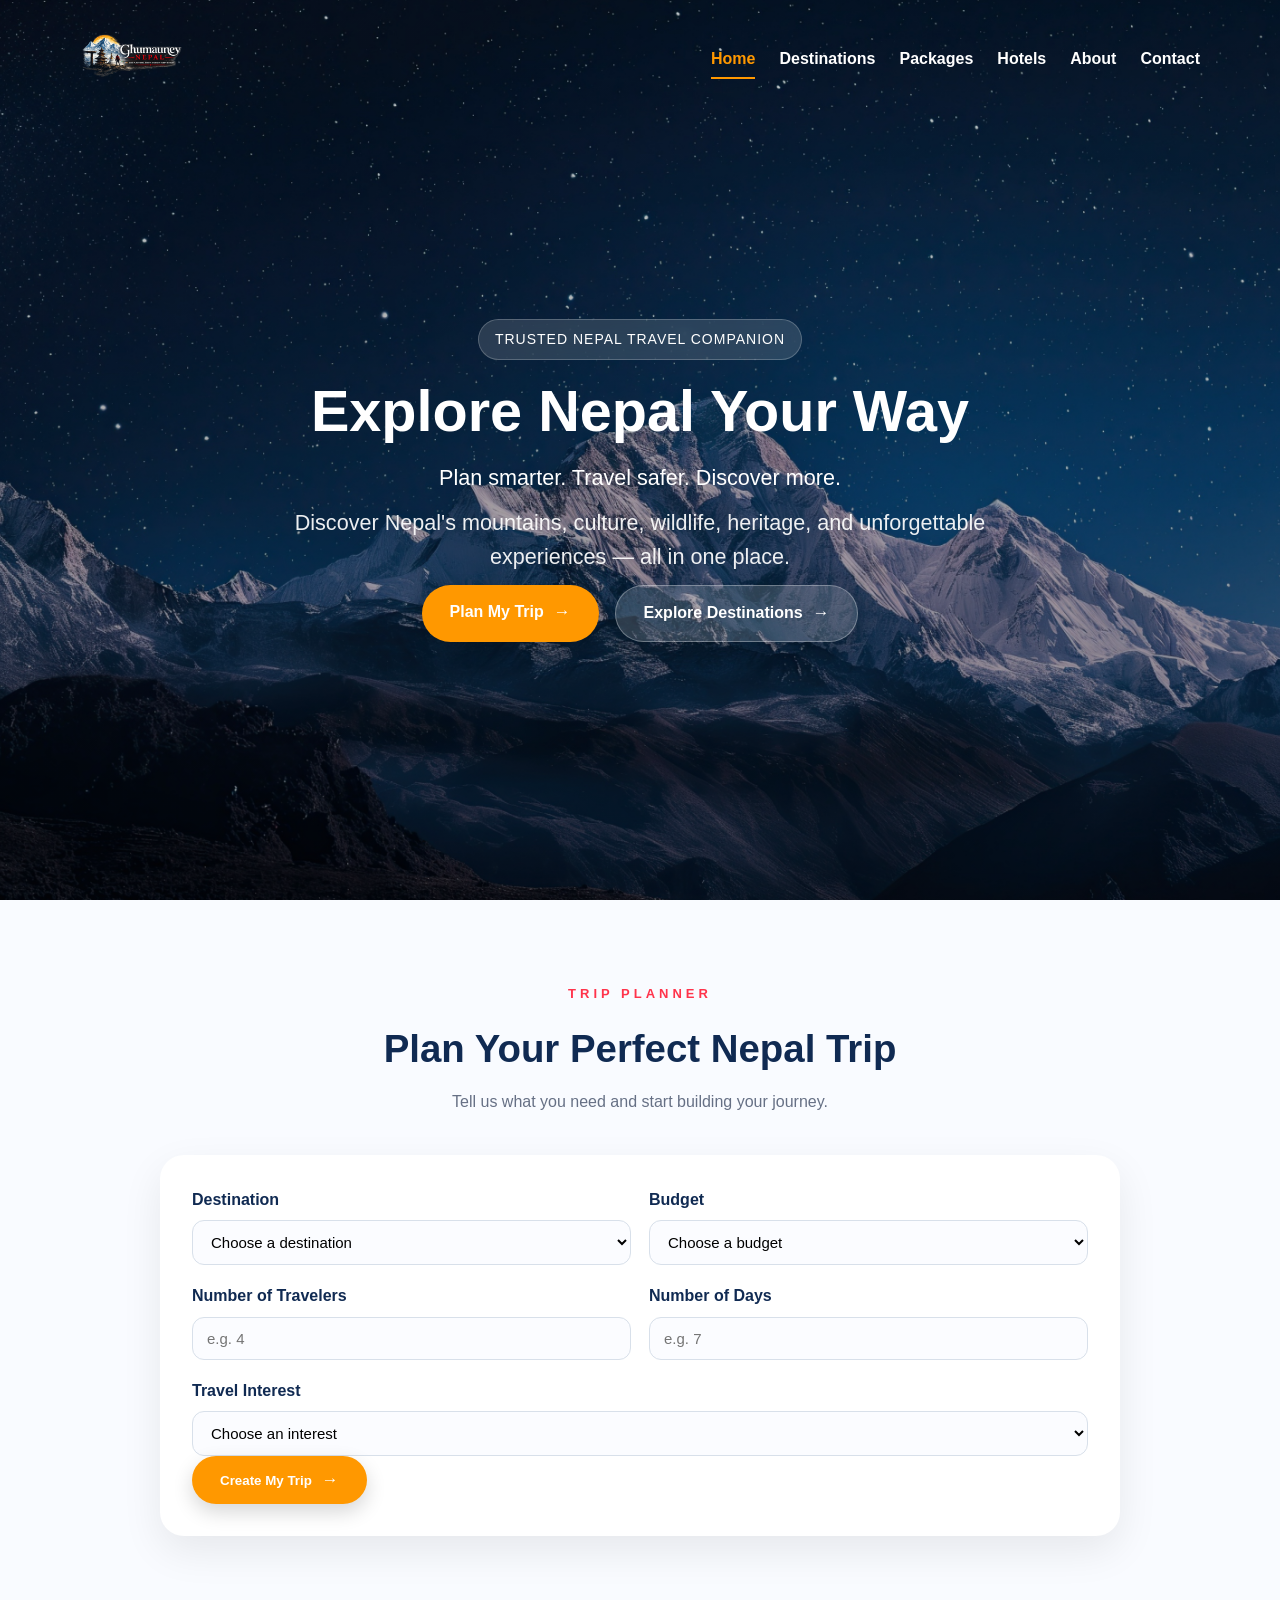
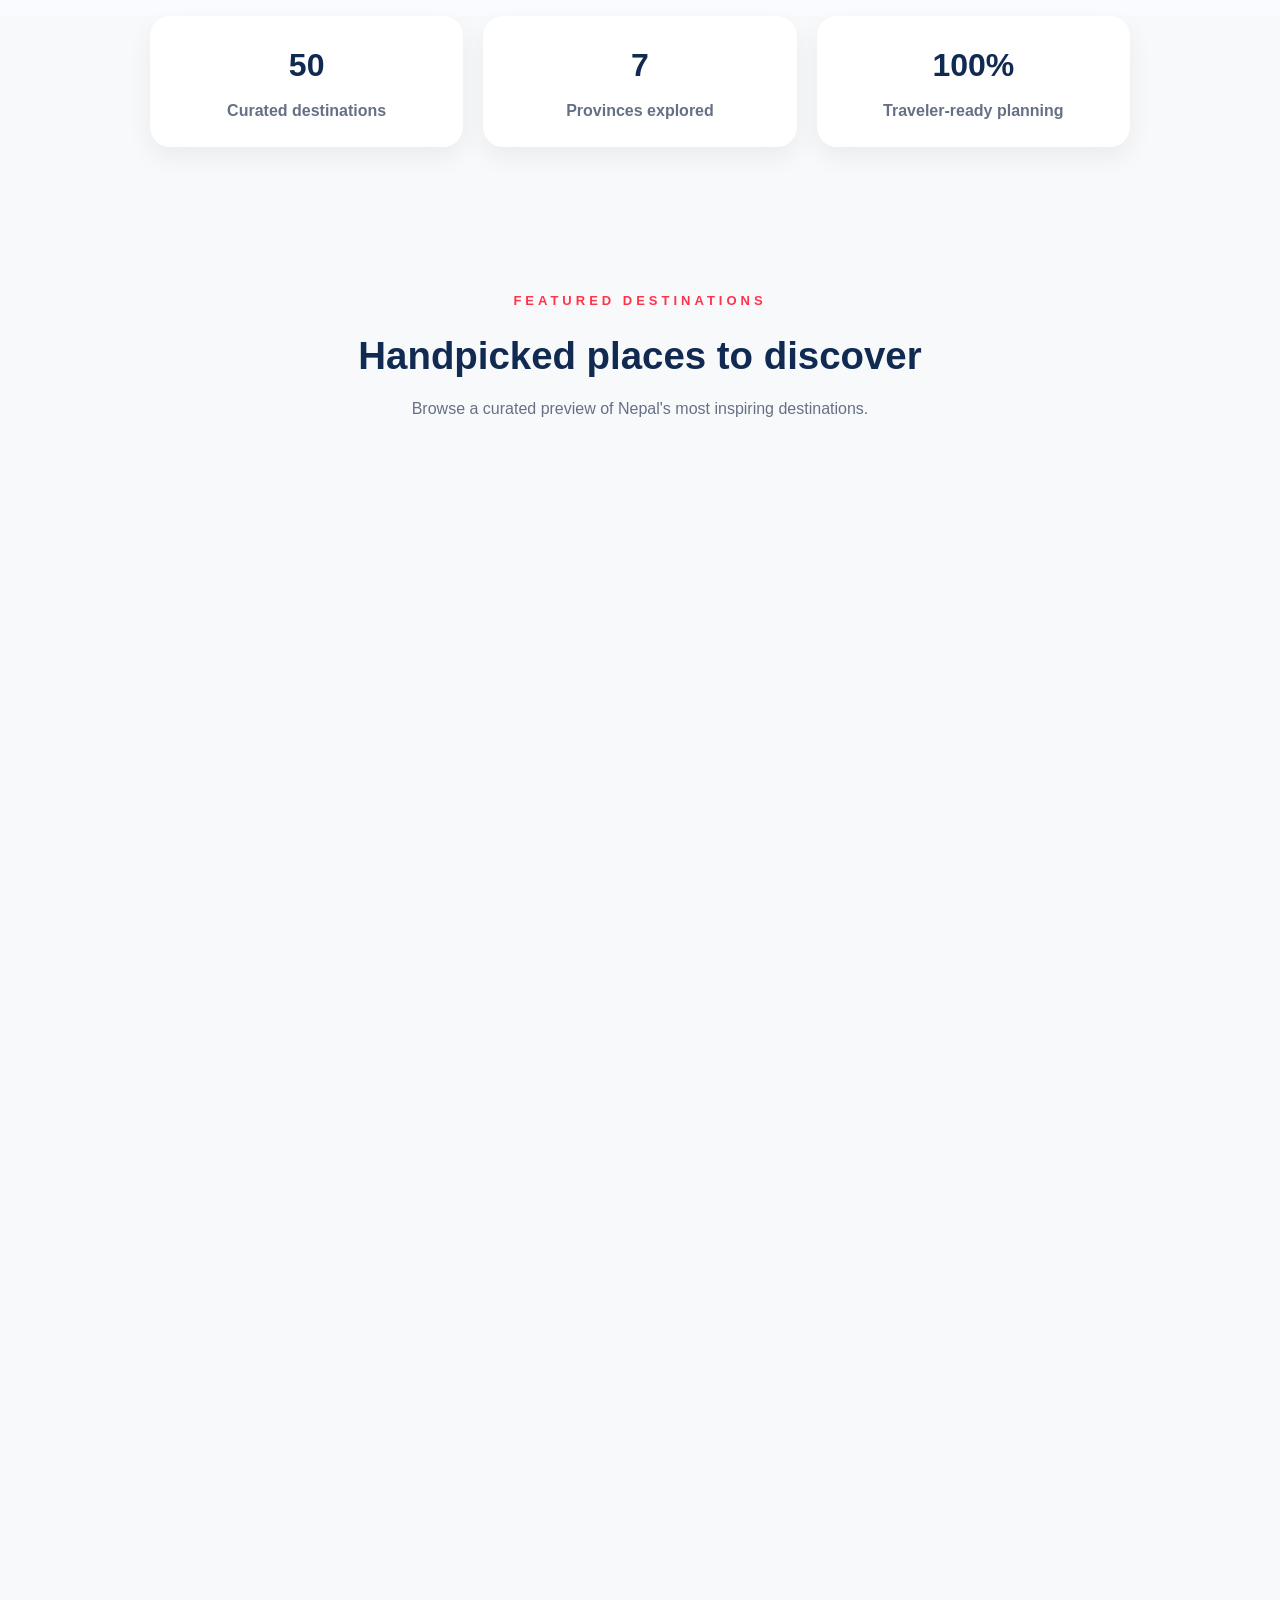
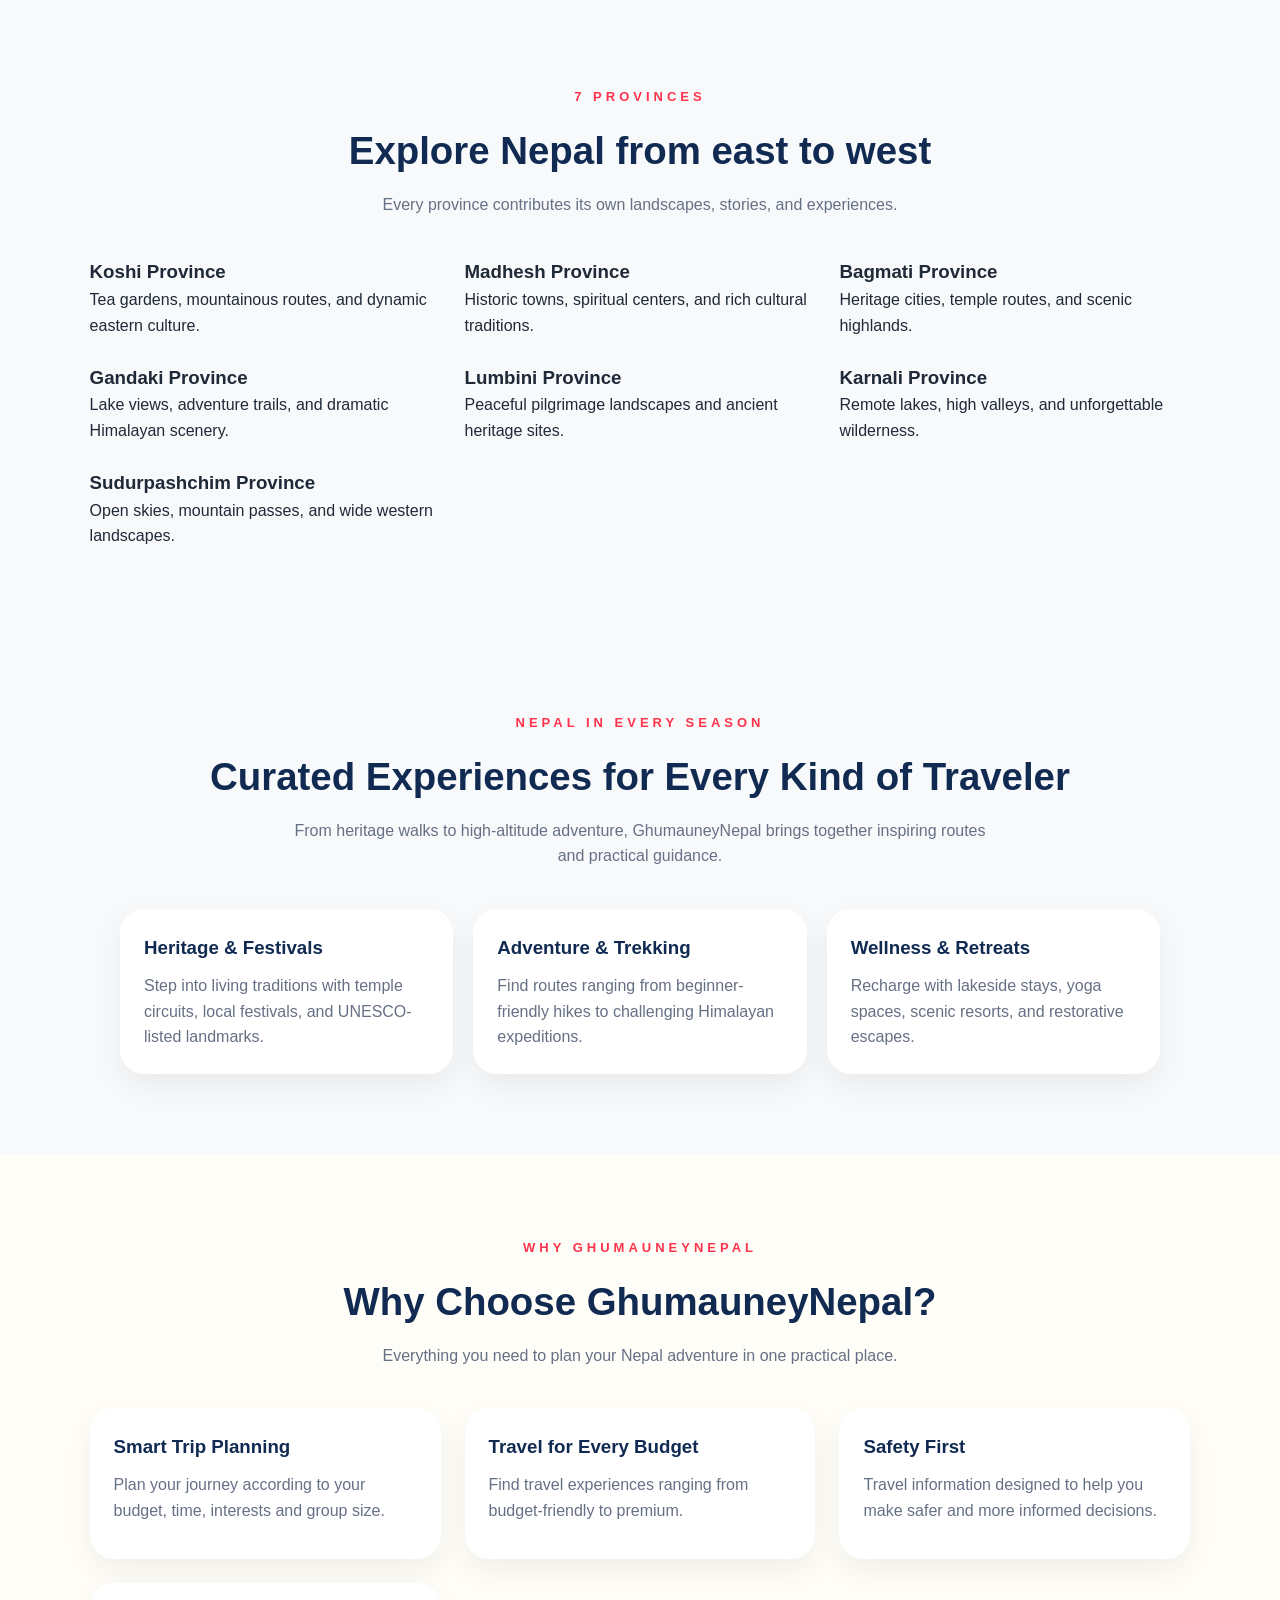
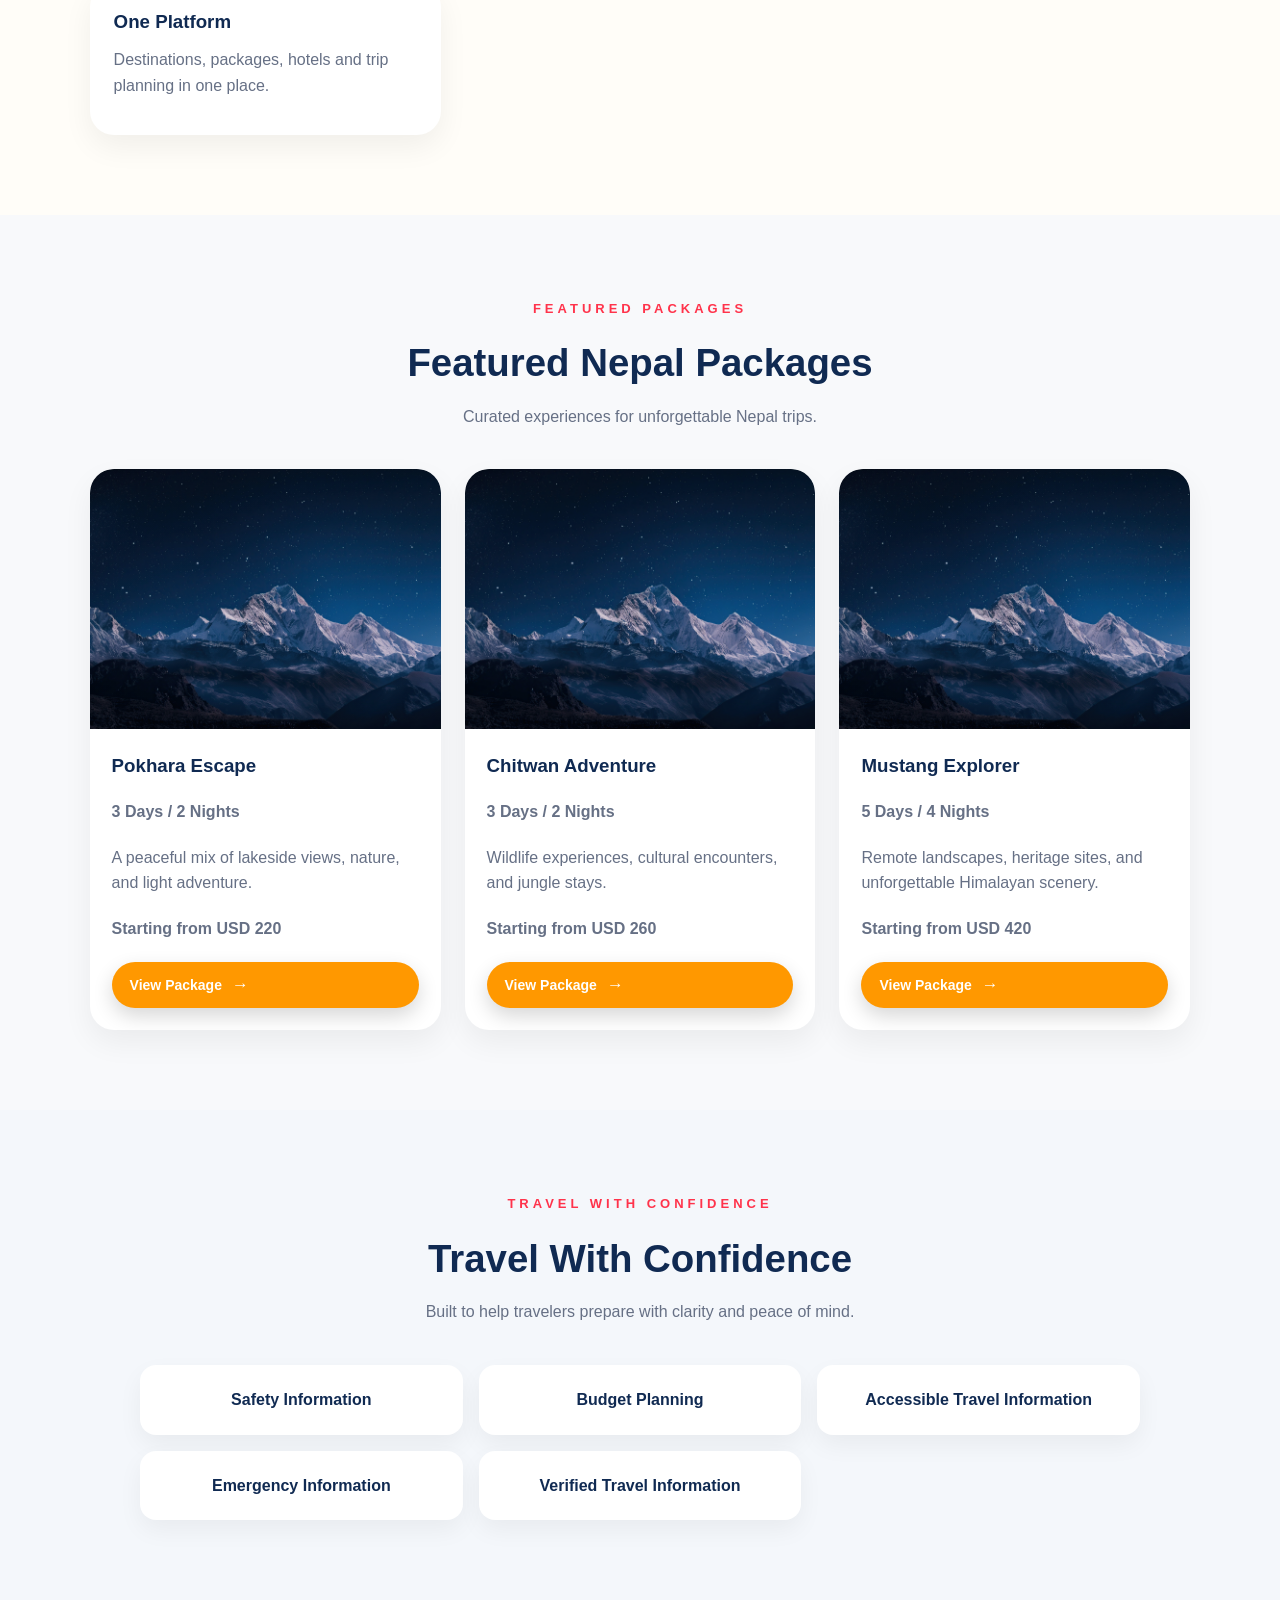
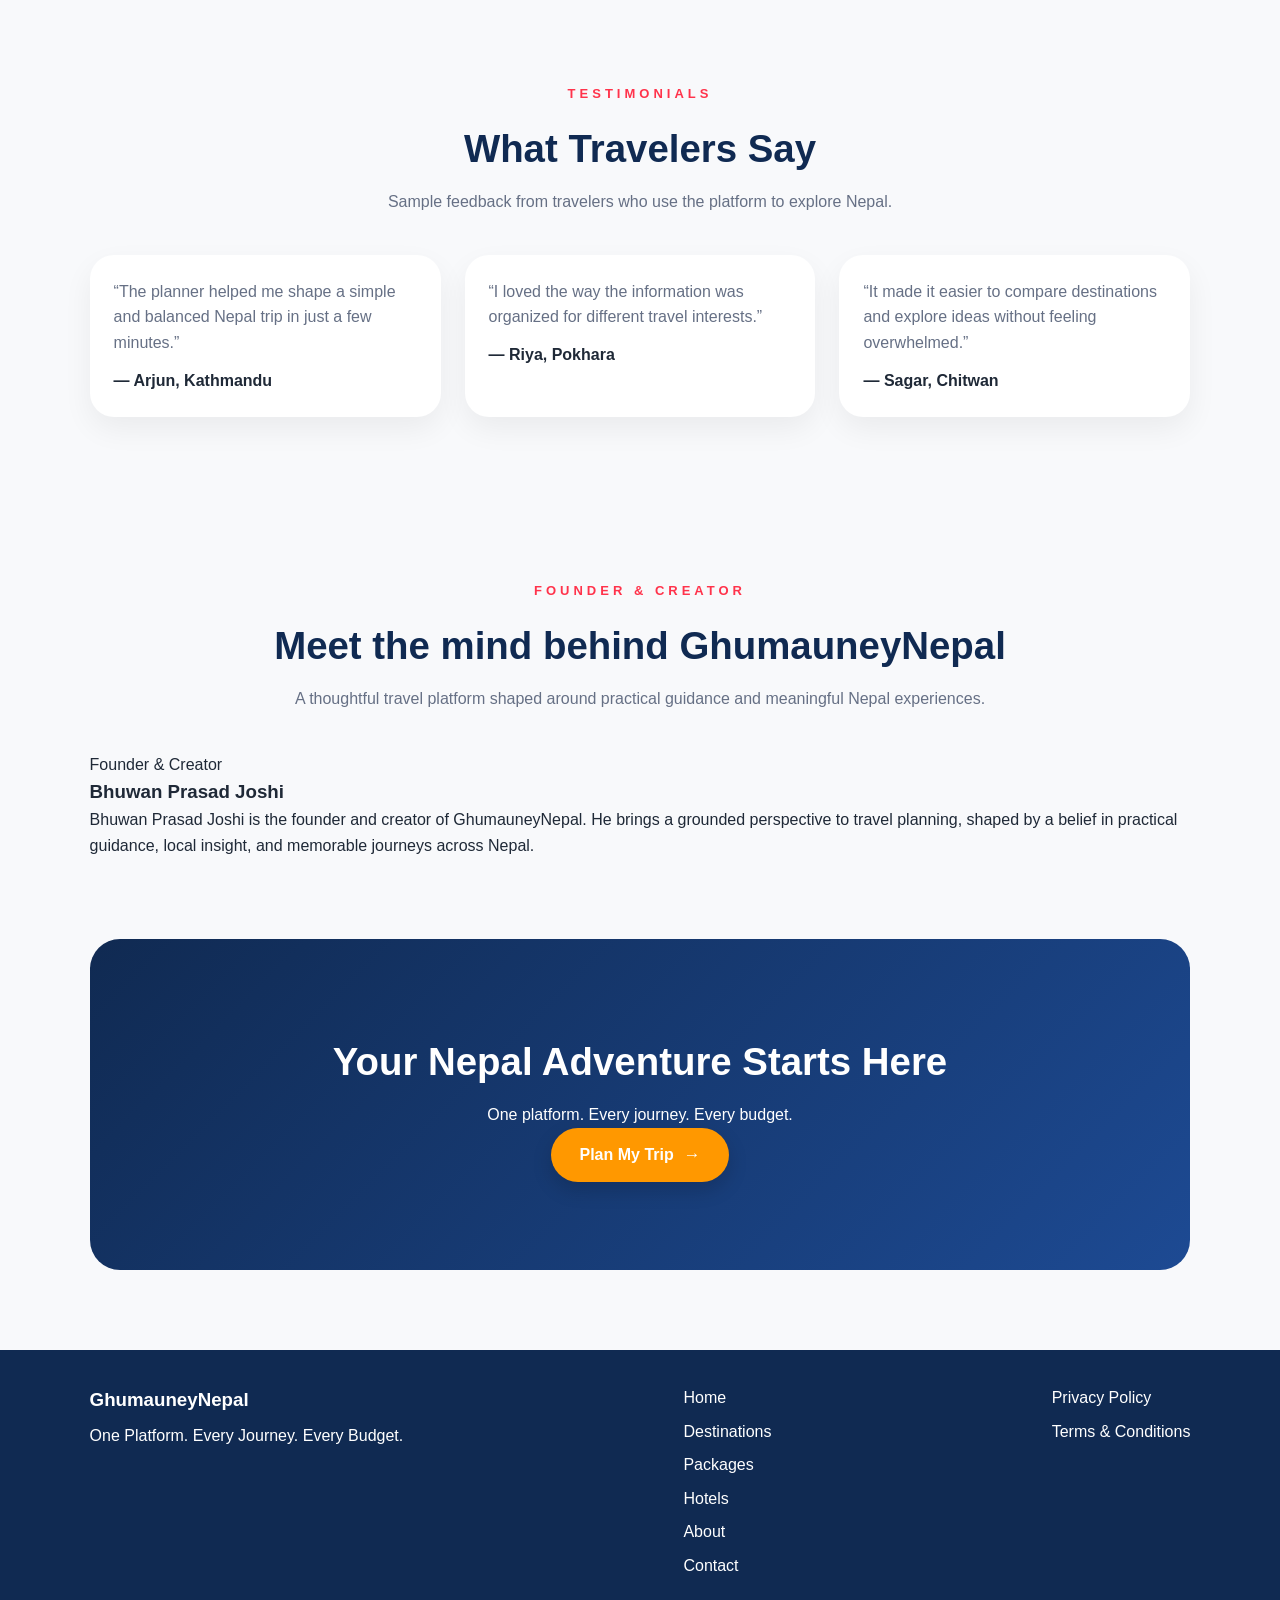
==== index.html @ 5b56b249 "Move website files to repository root" ====
<!DOCTYPE html>
<html lang="en">
<head>
    <meta charset="UTF-8">
    <meta name="viewport" content="width=device-width, initial-scale=1.0">
    <meta name="description" content="GhumauneyNepal helps travelers discover Nepal through destinations, trip planning, packages, hotels, and local travel guidance.">
    <title>GhumauneyNepal | Home</title>
    <link rel="stylesheet" href="style.css">
</head>
<body class="is-loading">
    <div class="page-loader" id="pageLoader" aria-hidden="true">
        <div class="loader-card">
            <img src="ll.png" alt="GhumauneyNepal logo">
            <div class="loader-bar"></div>
        </div>
    </div>

    <header class="site-header">
        <nav class="main-nav">
            <a class="logo hero-animate" href="index.html">
                <img src="ll.png" alt="GhumauneyNepal logo">
            </a>

            <button class="nav-toggle" type="button" aria-label="Toggle navigation" aria-expanded="false">
                <span></span>
                <span></span>
                <span></span>
            </button>

            <ul class="nav-links">
                <li><a href="index.html" class="active">Home</a></li>
                <li><a href="destinations.html">Destinations</a></li>
                <li><a href="packages.html">Packages</a></li>
                <li><a href="hotels.html">Hotels</a></li>
                <li><a href="about.html">About</a></li>
                <li><a href="contact.html">Contact</a></li>
            </ul>
        </nav>

        <div class="hero-content">
            <div class="hero-badge hero-animate hero-animate-badge">Trusted Nepal Travel Companion</div>
            <h1 class="hero-animate hero-animate-title">Explore Nepal Your Way</h1>
            <p class="hero-animate hero-animate-subtitle">Plan smarter. Travel safer. Discover more.</p>
            <p class="hero-support hero-animate hero-animate-support">Discover Nepal's mountains, culture, wildlife, heritage, and unforgettable experiences — all in one place.</p>
            <div class="hero-actions hero-animate hero-animate-actions">
                <a href="#planner-section" class="btn btn-primary">Plan My Trip</a>
                <a href="destinations.html" class="btn btn-secondary">Explore Destinations</a>
            </div>
        </div>
    </header>

    <main>
        <section class="section planner-section reveal" id="planner-section">
            <div class="section-heading">
                <span>TRIP PLANNER</span>
                <h2>Plan Your Perfect Nepal Trip</h2>
                <p>Tell us what you need and start building your journey.</p>
            </div>

            <div class="planner-card reveal-card">
                <form id="tripPlannerForm">
                    <div class="form-grid">
                        <label class="field">
                            <span>Destination</span>
                            <select id="destination" required>
                                <option value="">Choose a destination</option>
                                <option value="Kathmandu">Kathmandu</option>
                                <option value="Pokhara">Pokhara</option>
                                <option value="Chitwan">Chitwan</option>
                                <option value="Mustang">Mustang</option>
                                <option value="Everest">Everest</option>
                                <option value="Lumbini">Lumbini</option>
                                <option value="Ilam">Ilam</option>
                                <option value="Any Destination">Any Destination</option>
                            </select>
                        </label>

                        <label class="field">
                            <span>Budget</span>
                            <select id="budget" required>
                                <option value="">Choose a budget</option>
                                <option value="Budget">Budget</option>
                                <option value="Standard">Standard</option>
                                <option value="Premium">Premium</option>
                                <option value="Luxury">Luxury</option>
                            </select>
                        </label>

                        <label class="field">
                            <span>Number of Travelers</span>
                            <input type="number" id="travelers" min="1" max="20" placeholder="e.g. 4" required>
                        </label>

                        <label class="field">
                            <span>Number of Days</span>
                            <input type="number" id="days" min="1" max="30" placeholder="e.g. 7" required>
                        </label>

                        <label class="field full-width">
                            <span>Travel Interest</span>
                            <select id="interest" required>
                                <option value="">Choose an interest</option>
                                <option value="Adventure">Adventure</option>
                                <option value="Nature">Nature</option>
                                <option value="Culture">Culture</option>
                                <option value="Wildlife">Wildlife</option>
                                <option value="Spiritual">Spiritual</option>
                                <option value="Relaxation">Relaxation</option>
                            </select>
                        </label>
                    </div>

                    <button type="submit" class="btn btn-primary">Create My Trip</button>
                    <div id="plannerResult" class="planner-result" role="status" aria-live="polite"></div>
                </form>
            </div>
        </section>

        <section class="section stats-section reveal">
            <div class="stats-grid">
                <article class="stats-card reveal-card">
                    <strong>50</strong>
                    <span>Curated destinations</span>
                </article>
                <article class="stats-card reveal-card">
                    <strong>7</strong>
                    <span>Provinces explored</span>
                </article>
                <article class="stats-card reveal-card">
                    <strong>100%</strong>
                    <span>Traveler-ready planning</span>
                </article>
            </div>
        </section>

        <section class="section featured-destinations reveal">
            <div class="section-heading">
                <span>FEATURED DESTINATIONS</span>
                <h2>Handpicked places to discover</h2>
                <p>Browse a curated preview of Nepal's most inspiring destinations.</p>
            </div>

            <div class="card-grid featured-grid" id="featuredDestinations"></div>
        </section>

        <section class="section provinces-section reveal">
            <div class="section-heading">
                <span>7 PROVINCES</span>
                <h2>Explore Nepal from east to west</h2>
                <p>Every province contributes its own landscapes, stories, and experiences.</p>
            </div>

            <div class="province-grid">
                <article class="province-card reveal-card">
                    <h3>Koshi Province</h3>
                    <p>Tea gardens, mountainous routes, and dynamic eastern culture.</p>
                </article>
                <article class="province-card reveal-card">
                    <h3>Madhesh Province</h3>
                    <p>Historic towns, spiritual centers, and rich cultural traditions.</p>
                </article>
                <article class="province-card reveal-card">
                    <h3>Bagmati Province</h3>
                    <p>Heritage cities, temple routes, and scenic highlands.</p>
                </article>
                <article class="province-card reveal-card">
                    <h3>Gandaki Province</h3>
                    <p>Lake views, adventure trails, and dramatic Himalayan scenery.</p>
                </article>
                <article class="province-card reveal-card">
                    <h3>Lumbini Province</h3>
                    <p>Peaceful pilgrimage landscapes and ancient heritage sites.</p>
                </article>
                <article class="province-card reveal-card">
                    <h3>Karnali Province</h3>
                    <p>Remote lakes, high valleys, and unforgettable wilderness.</p>
                </article>
                <article class="province-card reveal-card">
                    <h3>Sudurpashchim Province</h3>
                    <p>Open skies, mountain passes, and wide western landscapes.</p>
                </article>
            </div>
        </section>

        <section class="section culture-section reveal">
            <div class="section-heading">
                <span>NEPAL IN EVERY SEASON</span>
                <h2>Curated Experiences for Every Kind of Traveler</h2>
                <p>From heritage walks to high-altitude adventure, GhumauneyNepal brings together inspiring routes and practical guidance.</p>
            </div>

            <div class="culture-grid">
                <article class="culture-card reveal-card">
                    <h3>Heritage & Festivals</h3>
                    <p>Step into living traditions with temple circuits, local festivals, and UNESCO-listed landmarks.</p>
                </article>
                <article class="culture-card reveal-card">
                    <h3>Adventure & Trekking</h3>
                    <p>Find routes ranging from beginner-friendly hikes to challenging Himalayan expeditions.</p>
                </article>
                <article class="culture-card reveal-card">
                    <h3>Wellness & Retreats</h3>
                    <p>Recharge with lakeside stays, yoga spaces, scenic resorts, and restorative escapes.</p>
                </article>
            </div>
        </section>

        <section class="section why-section reveal">
            <div class="section-heading">
                <span>WHY GHUMAUNEYNEPAL</span>
                <h2>Why Choose GhumauneyNepal?</h2>
                <p>Everything you need to plan your Nepal adventure in one practical place.</p>
            </div>

            <div class="card-grid feature-grid">
                <article class="feature-card reveal-card">
                    <h3>Smart Trip Planning</h3>
                    <p>Plan your journey according to your budget, time, interests and group size.</p>
                </article>
                <article class="feature-card reveal-card">
                    <h3>Travel for Every Budget</h3>
                    <p>Find travel experiences ranging from budget-friendly to premium.</p>
                </article>
                <article class="feature-card reveal-card">
                    <h3>Safety First</h3>
                    <p>Travel information designed to help you make safer and more informed decisions.</p>
                </article>
                <article class="feature-card reveal-card">
                    <h3>One Platform</h3>
                    <p>Destinations, packages, hotels and trip planning in one place.</p>
                </article>
            </div>
        </section>

        <section class="section packages-section reveal">
            <div class="section-heading">
                <span>FEATURED PACKAGES</span>
                <h2>Featured Nepal Packages</h2>
                <p>Curated experiences for unforgettable Nepal trips.</p>
            </div>

            <div class="card-grid package-grid">
                <article class="package-card reveal-card">
                    <div class="card-image"></div>
                    <div class="card-content">
                        <h3>Pokhara Escape</h3>
                        <p class="duration">3 Days / 2 Nights</p>
                        <p>A peaceful mix of lakeside views, nature, and light adventure.</p>
                        <p class="price">Starting from <strong>USD 220</strong></p>
                        <a href="packages.html" class="btn btn-small">View Package</a>
                    </div>
                </article>

                <article class="package-card reveal-card">
                    <div class="card-image"></div>
                    <div class="card-content">
                        <h3>Chitwan Adventure</h3>
                        <p class="duration">3 Days / 2 Nights</p>
                        <p>Wildlife experiences, cultural encounters, and jungle stays.</p>
                        <p class="price">Starting from <strong>USD 260</strong></p>
                        <a href="packages.html" class="btn btn-small">View Package</a>
                    </div>
                </article>

                <article class="package-card reveal-card">
                    <div class="card-image"></div>
                    <div class="card-content">
                        <h3>Mustang Explorer</h3>
                        <p class="duration">5 Days / 4 Nights</p>
                        <p>Remote landscapes, heritage sites, and unforgettable Himalayan scenery.</p>
                        <p class="price">Starting from <strong>USD 420</strong></p>
                        <a href="packages.html" class="btn btn-small">View Package</a>
                    </div>
                </article>
            </div>
        </section>

        <section class="section safety-section reveal">
            <div class="section-heading">
                <span>TRAVEL WITH CONFIDENCE</span>
                <h2>Travel With Confidence</h2>
                <p>Built to help travelers prepare with clarity and peace of mind.</p>
            </div>

            <div class="safety-grid">
                <div class="safety-item reveal-card">Safety Information</div>
                <div class="safety-item reveal-card">Budget Planning</div>
                <div class="safety-item reveal-card">Accessible Travel Information</div>
                <div class="safety-item reveal-card">Emergency Information</div>
                <div class="safety-item reveal-card">Verified Travel Information</div>
            </div>
        </section>

        <section class="section testimonials-section reveal">
            <div class="section-heading">
                <span>TESTIMONIALS</span>
                <h2>What Travelers Say</h2>
                <p>Sample feedback from travelers who use the platform to explore Nepal.</p>
            </div>

            <div class="card-grid testimonial-grid">
                <article class="testimonial-card reveal-card">
                    <p>“The planner helped me shape a simple and balanced Nepal trip in just a few minutes.”</p>
                    <strong>— Arjun, Kathmandu</strong>
                </article>
                <article class="testimonial-card reveal-card">
                    <p>“I loved the way the information was organized for different travel interests.”</p>
                    <strong>— Riya, Pokhara</strong>
                </article>
                <article class="testimonial-card reveal-card">
                    <p>“It made it easier to compare destinations and explore ideas without feeling overwhelmed.”</p>
                    <strong>— Sagar, Chitwan</strong>
                </article>
            </div>
        </section>

        <section class="section founder-section reveal">
            <div class="section-heading">
                <span>FOUNDER & CREATOR</span>
                <h2>Meet the mind behind GhumauneyNepal</h2>
                <p>A thoughtful travel platform shaped around practical guidance and meaningful Nepal experiences.</p>
            </div>

            <div class="founder-card reveal-card">
                <div class="founder-badge">Founder & Creator</div>
                <h3>Bhuwan Prasad Joshi</h3>
                <p>Bhuwan Prasad Joshi is the founder and creator of GhumauneyNepal. He brings a grounded perspective to travel planning, shaped by a belief in practical guidance, local insight, and memorable journeys across Nepal.</p>
            </div>
        </section>

        <section class="section cta-section reveal">
            <h2>Your Nepal Adventure Starts Here</h2>
            <p>One platform. Every journey. Every budget.</p>
            <a href="#planner-section" class="btn btn-primary">Plan My Trip</a>
        </section>
    </main>

    <footer class="site-footer">
        <div class="footer-brand">
            <h3>GhumauneyNepal</h3>
            <p>One Platform. Every Journey. Every Budget.</p>
        </div>
        <div class="footer-links">
            <a href="index.html">Home</a>
            <a href="destinations.html">Destinations</a>
            <a href="packages.html">Packages</a>
            <a href="hotels.html">Hotels</a>
            <a href="about.html">About</a>
            <a href="contact.html">Contact</a>
        </div>
        <div class="footer-legal">
            <a href="privacy-policy.html">Privacy Policy</a>
            <a href="terms-conditions.html">Terms & Conditions</a>
        </div>
    </footer>

    <script src="data/destinations.js"></script>
    <script src="script.js"></script>
</body>
</html>
---- style.css ----
*{
    margin:0;
    padding:0;
    box-sizing:border-box;
    font-family:Poppins,sans-serif;
}

html {
    scroll-behavior:smooth;
}

body {
    line-height:1.6;
    color:#1f2937;
    background:#f8f9fb;
}

.page-shell {
    padding:0 0 80px;
}

body.is-loading {
    overflow:hidden;
}

.page-loader {
    position:fixed;
    inset:0;
    background:linear-gradient(135deg, rgba(6,18,40,0.97), rgba(16,42,82,0.95));
    display:grid;
    place-items:center;
    z-index:9999;
    transition:opacity .6s ease, visibility .6s ease;
}

.page-loader.is-hidden {
    opacity:0;
    visibility:hidden;
    pointer-events:none;
}

.loader-card {
    text-align:center;
    color:white;
}

.loader-card img {
    width:82px;
    height:auto;
    animation:logoPulse 1.2s ease-in-out infinite;
}

.loader-bar {
    width:180px;
    height:5px;
    border-radius:999px;
    background:rgba(255,255,255,0.18);
    margin:18px auto 0;
    overflow:hidden;
    position:relative;
}

.loader-bar::before {
    content:"";
    position:absolute;
    inset:0;
    width:45%;
    border-radius:inherit;
    background:linear-gradient(90deg, #ff9800, #ffd28a);
    animation:loaderSlide 1s ease-in-out infinite;
}

.site-header,
.subpage-header {
    width:100%;
    min-height:100vh;
    position:relative;
    overflow:hidden;
    isolation:isolate;
    background:linear-gradient(rgba(0,0,0,.48), rgba(0,0,0,.5));
}

.site-header::before,
.subpage-header::before {
    content:"";
    position:absolute;
    inset:-20px;
    background-image:url(nepal.jpg);
    background-size:cover;
    background-position:center;
    transform:scale(1.04);
    animation:heroBackgroundShift 18s ease-in-out infinite alternate;
    z-index:-2;
}

.site-header::after,
.subpage-header::after {
    content:"";
    position:absolute;
    inset:0;
    background:linear-gradient(rgba(0,0,0,.2), rgba(0,0,0,.42));
    z-index:-1;
}

.subpage-header {
    min-height:auto;
    padding-bottom:60px;
}

.subpage-hero {
    max-width:760px;
    margin:0 auto;
    padding:120px 24px 40px;
    text-align:center;
    color:white;
}

.subpage-hero span {
    display:inline-block;
    margin-bottom:12px;
    font-size:13px;
    letter-spacing:4px;
    color:#ffd28a;
    font-weight:700;
}

.subpage-hero h1 {
    font-size:clamp(2rem, 3.2vw, 3rem);
    margin-bottom:14px;
}

.subpage-hero p {
    font-size:1.05rem;
    color:rgba(255,255,255,0.88);
}

.main-nav {
    width:100%;
    display:flex;
    justify-content:space-between;
    align-items:center;
    padding:24px 80px;
    flex-wrap:wrap;
    gap:16px;
    position:relative;
    transition:padding .3s ease, background .3s ease, box-shadow .3s ease;
}

.main-nav.scrolled {
    position:fixed;
    top:0;
    left:0;
    z-index:1000;
    padding:14px 80px;
    background:rgba(5,19,41,0.74);
    backdrop-filter:blur(16px);
    box-shadow:0 10px 30px rgba(0,0,0,0.16);
}

.logo {
    display:inline-flex;
    align-items:center;
}

.logo img {
    height:70px;
}

.nav-toggle {
    display:none;
    background:rgba(255,255,255,0.16);
    border:1px solid rgba(255,255,255,0.35);
    border-radius:8px;
    padding:8px;
    cursor:pointer;
}

.nav-toggle span {
    display:block;
    width:24px;
    height:2px;
    background:white;
    margin:4px 0;
}

.nav-links {
    display:flex;
    list-style:none;
    flex-wrap:wrap;
    gap:24px;
}

.nav-links a {
    text-decoration:none;
    color:white;
    font-weight:600;
    transition:color .3s ease, transform .3s ease;
    padding:8px 0;
    position:relative;
}

.nav-links a:hover,
.nav-links a.active {
    color:#ff9800;
}

.nav-links a::after {
    content:"";
    position:absolute;
    left:0;
    bottom:-4px;
    width:100%;
    height:2px;
    background:#ff9800;
    transform:scaleX(0);
    transform-origin:left;
    transition:transform .25s ease;
}

.nav-links a:hover::after,
.nav-links a.active::after {
    transform:scaleX(1);
}

.hero-content {
    min-height:85vh;
    display:flex;
    flex-direction:column;
    justify-content:center;
    align-items:center;
    color:white;
    text-align:center;
    padding:40px 20px 80px;
    max-width:900px;
    margin:0 auto;
    position:relative;
}

.hero-badge {
    display:inline-block;
    padding:8px 16px;
    border-radius:999px;
    background:rgba(255,255,255,0.14);
    backdrop-filter:blur(8px);
    border:1px solid rgba(255,255,255,0.22);
    font-size:14px;
    letter-spacing:1px;
    text-transform:uppercase;
    margin-bottom:20px;
}

.hero-content h1 {
    font-size:clamp(2.4rem, 4.5vw, 4.5rem);
    margin-bottom:18px;
    line-height:1.1;
}

.hero-content p {
    font-size:clamp(1rem, 1.8vw, 1.35rem);
    margin-bottom:10px;
}

.hero-support {
    max-width:720px;
    margin-bottom:30px;
    color:rgba(255,255,255,0.92);
}

.hero-actions {
    display:flex;
    gap:16px;
    flex-wrap:wrap;
    justify-content:center;
}

.btn {
    text-decoration:none;
    color:white;
    background:#ff9800;
    padding:14px 28px;
    border-radius:999px;
    transition:transform .25s ease, box-shadow .25s ease, background .25s ease;
    display:inline-block;
    border:none;
    cursor:pointer;
    font-weight:600;
    position:relative;
    overflow:hidden;
    isolation:isolate;
    box-shadow:0 8px 20px rgba(0,0,0,0.16);
}

.btn::before {
    content:"";
    position:absolute;
    inset:0;
    background:linear-gradient(120deg, transparent, rgba(255,255,255,0.26), transparent);
    transform:translateX(-120%);
    transition:transform .6s ease;
}

.btn:hover {
    background:#e67e22;
    transform:translateY(-3px) scale(1.02);
    box-shadow:0 14px 28px rgba(0,0,0,0.2);
}

.btn:hover::before {
    transform:translateX(120%);
}

.btn-secondary {
    background:rgba(255,255,255,0.16);
    border:1px solid rgba(255,255,255,0.3);
    backdrop-filter:blur(8px);
}

.btn-secondary:hover {
    background:rgba(255,255,255,0.24);
}

.btn-small {
    padding:10px 18px;
    font-size:14px;
}

.section {
    padding:80px 7%;
}

.stats-section {
    padding:0 7% 60px;
}

.stats-grid {
    display:grid;
    grid-template-columns:repeat(3, minmax(0, 1fr));
    gap:20px;
    max-width:980px;
    margin:0 auto;
}

.stats-card {
    background:white;
    border-radius:20px;
    padding:24px;
    text-align:center;
    box-shadow:0 10px 26px rgba(0,0,0,0.06);
}

.stats-card strong {
    display:block;
    color:#102a52;
    font-size:2rem;
    margin-bottom:6px;
}

.stats-card span {
    color:#667085;
    font-weight:600;
}

.culture-grid {
    display:grid;
    grid-template-columns:repeat(3, minmax(0, 1fr));
    gap:20px;
    max-width:1040px;
    margin:0 auto;
}

.culture-card {
    background:white;
    border-radius:24px;
    padding:24px;
    box-shadow:0 12px 30px rgba(0,0,0,0.06);
}

.culture-card h3 {
    color:#102a52;
    margin-bottom:10px;
}

.culture-card p {
    color:#667085;
}

.section-heading {
    text-align:center;
    margin-bottom:40px;
}

.section-heading span {
    color:#ff334b;
    font-size:13px;
    font-weight:700;
    letter-spacing:4px;
}

.section-heading h2,
.cta-section h2 {
    color:#102a52;
    font-size:clamp(1.8rem, 3vw, 2.6rem);
    margin:12px 0 10px;
}

.section-heading p,
.cta-section p {
    color:#667085;
    max-width:700px;
    margin:0 auto;
}

.planner-section {
    background:#f9fbff;
}

.planner-card {
    max-width:960px;
    margin:0 auto;
    background:white;
    border-radius:24px;
    padding:32px;
    box-shadow:0 15px 40px rgba(0,0,0,0.08);
}

.form-grid {
    display:grid;
    grid-template-columns:repeat(2, minmax(0, 1fr));
    gap:18px;
}

.field {
    display:flex;
    flex-direction:column;
    gap:8px;
}

.field span {
    font-weight:600;
    color:#102a52;
}

.field input,
.field select {
    padding:12px 14px;
    border:1px solid #d8e0ea;
    border-radius:12px;
    font-size:15px;
    background:#fbfcff;
    transition:border-color .25s ease, box-shadow .25s ease, transform .25s ease;
}

.field input:focus,
.field select:focus {
    outline:none;
    border-color:#ff9800;
    box-shadow:0 0 0 4px rgba(255,152,0,0.15);
    transform:translateY(-1px);
}

.full-width {
    grid-column:1 / -1;
}

.planner-result {
    margin-top:16px;
    padding:14px 16px;
    border-radius:12px;
    font-weight:600;
    display:none;
    opacity:0;
    transform:translateY(8px);
}

.planner-result.is-visible {
    display:block;
    animation:resultReveal .35s ease forwards;
}

.planner-result.success {
    background:#eaf7ee;
    color:#217a3c;
}

.planner-result.error {
    background:#fff1f2;
    color:#b42318;
}

.card-grid,
.destination-grid,
.feature-grid,
.package-grid,
.testimonial-grid,
.safety-grid,
.province-grid {
    display:grid;
    grid-template-columns:repeat(3, minmax(0, 1fr));
    gap:24px;
}

.destination-grid {
    margin-top:24px;
}

.content-card,
.feature-card,
.package-card,
.testimonial-card,
.mini-card,
.destination-card {
    background:white;
    border-radius:24px;
    box-shadow:0 12px 30px rgba(0,0,0,0.06);
    overflow:hidden;
    transition:transform .25s ease, box-shadow .25s ease;
}

.content-card:hover,
.feature-card:hover,
.package-card:hover,
.testimonial-card:hover,
.mini-card:hover,
.province-card:hover,
.founder-card:hover,
.destination-card:hover {
    transform:translateY(-6px);
    box-shadow:0 16px 40px rgba(0,0,0,0.1);
}

.card-image {
    width:100%;
    height:260px;
    object-fit:cover;
    object-position:center;
    display:block;
    background:linear-gradient(rgba(0,0,0,.12), rgba(0,0,0,.08)), url(nepal.jpg);
    background-size:cover;
    background-position:center;
    transition:transform .7s ease, filter .7s ease;
    overflow:hidden;
    border-radius:22px 22px 0 0;
}

.content-card:hover .card-image,
.package-card:hover .card-image {
    transform:scale(1.05);
}

.icon-box {
    width:58px;
    height:58px;
    min-width:58px;
    display:flex;
    align-items:center;
    justify-content:center;
    border-radius:18px;
    background:rgba(255,255,255,0.9);
    box-shadow:0 8px 24px rgba(0,0,0,0.08);
    transition:transform .35s ease, box-shadow .35s ease, background .35s ease;
}

.icon-box:hover {
    transform:translateY(-4px) scale(1.05);
    box-shadow:0 14px 30px rgba(0,0,0,0.12);
}

.btn::after {
    content:'→';
    display:inline-block;
    margin-left:10px;
    transition:transform .35s ease;
    font-size:1.05rem;
}

.btn:hover::after {
    transform:translateX(4px);
}

.text-link::after {
    content:'→';
    display:inline-block;
    margin-left:8px;
    transition:transform .35s ease;
}

.text-link:hover::after {
    transform:translateX(3px);
}

.card-content {
    padding:22px;
}

.card-content h3,
.feature-card h3,
.package-card h3,
.mini-card h3 {
    color:#102a52;
    margin-bottom:10px;
}

.card-content p,
.feature-card p,
.package-card p,
.mini-card p,
.testimonial-card p {
    color:#667085;
    margin-bottom:12px;
}

.text-link {
    color:#ff334b;
    text-decoration:none;
    font-weight:600;
    transition:color .25s ease;
}

.text-link:hover {
    color:#d82a3e;
}

.interest-grid {
    grid-template-columns:repeat(3, minmax(0, 1fr));
}

.mini-card {
    padding:24px;
    transition:transform .25s ease, box-shadow .25s ease, border-color .25s ease;
    border:1px solid transparent;
}

.mini-card:hover {
    transform:translateY(-6px) scale(1.01) rotate(-0.5deg);
    border-color:#ff9800;
}

.why-section {
    background:#fffdf8;
}

.feature-card {
    padding:24px;
}

.package-card .card-content {
    display:flex;
    flex-direction:column;
    gap:8px;
}

.duration {
    color:#ff9800;
    font-weight:700;
}

.price {
    color:#102a52;
    font-weight:600;
}

.safety-section {
    background:#f4f7fb;
}

.safety-grid {
    display:grid;
    grid-template-columns:repeat(3, minmax(0, 1fr));
    gap:16px;
    max-width:1000px;
    margin:0 auto;
}

.safety-item {
    background:white;
    border-radius:16px;
    padding:22px;
    text-align:center;
    font-weight:600;
    color:#102a52;
    box-shadow:0 10px 24px rgba(0,0,0,0.05);
}

.testimonial-card {
    padding:24px;
}

.cta-section {
    text-align:center;
    background:linear-gradient(135deg, #102a52, #1d4a93);
    color:white;
    border-radius:30px;
    margin:0 7% 80px;
    animation:ctaGlow 8s ease-in-out infinite alternate;
}

.cta-section h2,
.cta-section p {
    color:white;
}

.site-footer {
    background:#102a52;
    color:white;
    padding:35px 7%;
    display:flex;
    justify-content:space-between;
    align-items:flex-start;
    gap:20px;
    flex-wrap:wrap;
}

.footer-brand h3 {
    margin-bottom:8px;
}

.footer-links,
.footer-legal {
    display:flex;
    flex-direction:column;
    gap:8px;
}

.site-footer a {
    color:white;
    text-decoration:none;
}

.site-footer a:hover {
    color:#ff9800;
}

.reveal,
.reveal-card {
    opacity:0;
    transform:translateY(28px);
    transition:opacity .7s ease, transform .7s ease;
}

.reveal.is-visible,
.reveal-card.is-visible {
    opacity:1;
    transform:translateY(0);
}

.hero-animate {
    opacity:0;
    transform:translateY(24px);
    animation:heroFadeUp .8s cubic-bezier(.2, .8, .2, 1) forwards;
}

.hero-animate-badge { animation-delay:.12s; }
.hero-animate-title { animation-delay:.24s; }
.hero-animate-subtitle { animation-delay:.38s; }
.hero-animate-support { animation-delay:.5s; }
.hero-animate-actions { animation-delay:.65s; }

.destination-card {
    position:relative;
    overflow:hidden;
    border-radius:22px;
    background:#ffffff;
    box-shadow:0 10px 30px rgba(0,0,0,0.08);
    transition:transform .4s ease, box-shadow .4s ease;
    cursor:pointer;
}

.destination-card .wishlist-btn {
    position:absolute;
    top:16px;
    right:16px;
    border:none;
    background:rgba(255,255,255,0.95);
    color:#102a52;
    border-radius:999px;
    width:46px;
    height:46px;
    font-size:20px;
    cursor:pointer;
    box-shadow:0 10px 22px rgba(0,0,0,0.12);
    transition:transform .35s ease, box-shadow .35s ease, background .35s ease, color .35s ease;
    display:flex;
    align-items:center;
    justify-content:center;
}

.destination-card .wishlist-btn:hover {
    transform:translateY(-2px) scale(1.03);
}

.destination-card .wishlist-btn.is-active {
    background:#ff9800;
    color:white;
}

.destination-card:hover {
    transform:translateY(-8px);
    box-shadow:0 20px 45px rgba(0,0,0,0.14);
}

.destination-image {
    width:100%;
    height:260px;
    object-fit:cover;
    object-position:center;
    display:block;
    background:#ececec;
    transition:transform .7s cubic-bezier(0.22, 1, 0.36, 1), filter .4s ease;
    border-radius:22px 22px 0 0;
}

.destination-card:hover .destination-image {
    transform:scale(1.07);
    filter:brightness(1.04);
}

.destination-image.image-fallback {
    object-fit:contain;
    padding:20px;
    background:linear-gradient(135deg, #fff7ea, #f8e4c9);
    height:260px;
}


.destination-info {
    padding:20px;
}

.destination-info h3 {
    color:#102a52;
    margin:0 0 8px;
    font-size:22px;
}

.destination-info p {
    color:#777;
    margin-bottom:15px;
}

.destination-meta {
    display:flex;
    flex-wrap:wrap;
    gap:8px;
    margin-bottom:14px;
}

.destination-badge {
    display:inline-block;
    padding:6px 10px;
    border-radius:999px;
    background:#f4f7fb;
    color:#102a52;
    font-size:12px;
    font-weight:700;
}

.destination-actions {
    display:flex;
    justify-content:space-between;
    align-items:center;
    gap:10px;
}

.destination-actions .text-link {
    font-size:15px;
}

.destination-province {
    display:inline-block;
    background:#fff0f2;
    color:#f2344c;
    padding:6px 12px;
    border-radius:20px;
    font-size:12px;
    font-weight:600;
}

.explorer-toolbar {
    display:flex;
    justify-content:space-between;
    align-items:center;
    gap:16px;
    flex-wrap:wrap;
    margin:0 0 24px;
}

.toolbar-group {
    display:flex;
    gap:12px;
    flex-wrap:wrap;
}

.toolbar-inline {
    align-items:center;
}

.filter-input {
    padding:12px 14px;
    border:1px solid #d8e0ea;
    border-radius:999px;
    min-width:180px;
    font-size:14px;
    background:white;
}

.wishlist-chip {
    background:#102a52;
    color:white;
    border:none;
    border-radius:999px;
    padding:12px 16px;
    cursor:pointer;
    font-weight:700;
}

.province-buttons {
    display:flex;
    flex-wrap:wrap;
    gap:10px;
    justify-content:center;
    margin:0 0 26px;
}

.province-btn {
    background:#fff;
    color:#102a52;
    border:1px solid #d8e0ea;
    border-radius:999px;
    padding:10px 16px;
    cursor:pointer;
    font-weight:600;
}

.province-btn.active {
    background:#ff9800;
    color:white;
    border-color:#ff9800;
}

.modal-backdrop {
    position:fixed;
    inset:0;
    background:rgba(4, 12, 25, 0.72);
    display:none;
    align-items:center;
    justify-content:center;
    padding:20px;
    z-index:1400;
}

.modal-backdrop.is-open {
    display:flex;
}

.modal-card {
    width:min(760px, 100%);
    max-height:90vh;
    overflow:auto;
    background:white;
    border-radius:24px;
    padding:28px;
    position:relative;
    box-shadow:0 20px 60px rgba(0,0,0,0.3);
    transform:translateY(18px) scale(0.98);
    transition:transform .28s ease;
}

.modal-backdrop.is-open .modal-card {
    transform:translateY(0) scale(1);
}

body.modal-open {
    overflow:hidden;
}

.modal-close {
    position:absolute;
    right:16px;
    top:14px;
    border:none;
    background:#f4f7fb;
    width:40px;
    height:40px;
    border-radius:999px;
    font-size:22px;
    cursor:pointer;
}

.modal-content-grid {
    display:grid;
    grid-template-columns:1.1fr 0.9fr;
    gap:20px;
    align-items:start;
}

.modal-image {
    width:100%;
    height:260px;
    object-fit:cover;
    border-radius:18px;
}

.modal-meta {
    margin-top:10px;
    color:#102a52;
    font-size:15px;
}

.contact-grid {
    display:grid;
    grid-template-columns:repeat(2, minmax(0, 1fr));
    gap:20px;
    max-width:980px;
    margin:0 auto;
}

.contact-card {
    background:white;
    border-radius:24px;
    padding:24px;
    box-shadow:0 12px 30px rgba(0,0,0,0.06);
}

.contact-card h3 {
    color:#102a52;
    margin-bottom:12px;
}

.timeline-list {
    padding-left:18px;
    color:#667085;
}

textarea {
    width:100%;
    border:1px solid #d8e0ea;
    border-radius:12px;
    padding:12px 14px;
    resize:vertical;
    font:inherit;
}

@keyframes heroFadeUp {
    from { opacity:0; transform:translateY(24px); }
    to { opacity:1; transform:translateY(0); }
}

@keyframes heroBackgroundShift {
    from { transform:scale(1.04) translateY(-2%); }
    to { transform:scale(1.12) translateY(2%); }
}

@keyframes loaderSlide {
    0% { transform:translateX(-110%); }
    100% { transform:translateX(220%); }
}

@keyframes logoPulse {
    0%, 100% { transform:scale(1); }
    50% { transform:scale(1.06); }
}

@keyframes resultReveal {
    from { opacity:0; transform:translateY(8px); }
    to { opacity:1; transform:translateY(0); }
}

@keyframes ctaGlow {
    from { box-shadow:inset 0 0 0 rgba(255,255,255,0.02); }
    to { box-shadow:inset 0 0 0 1px rgba(255,255,255,0.08); }
}

@media (max-width: 900px) {
    .card-grid,
    .interest-grid,
    .feature-grid,
    .package-grid,
    .testimonial-grid,
    .destination-grid,
    .safety-grid,
    .province-grid {
        grid-template-columns:repeat(2, minmax(0, 1fr));
    }

    .destination-image {
        height:230px;
    }

    .card-image {
        height:210px;
    }
}

@media (max-width: 600px) {
    .section {
        padding:64px 5%;
    }

    .destinations-section {
        padding:60px 5%;
    }

    .section-heading h1 {
        font-size:32px;
    }

    .cta-section {
        margin:0 5% 64px;
        padding:48px 24px;
    }

    .destination-image {
        height:220px;
    }

    .card-image {
        height:200px;
    }
}

@media (max-width: 400px) {
    .destination-image {
        height:200px;
    }

    .card-image {
        height:190px;
    }
}

@media (max-width: 700px) {
    .main-nav {
        padding:20px 24px;
        align-items:center;
    }

    .main-nav.scrolled {
        padding:14px 24px;
    }

    .nav-toggle {
        display:block;
    }

    .nav-links {
        display:none;
        width:100%;
        flex-direction:column;
        padding:12px 0 4px;
    }

    .nav-open .nav-links {
        display:flex;
    }

    .hero-content {
        min-height:78vh;
    }

    .hero-content h1 {
        font-size:2.6rem;
    }

    .hero-content p {
        font-size:1.05rem;
    }

    .form-grid,
    .card-grid,
    .interest-grid,
    .feature-grid,
    .package-grid,
    .testimonial-grid,
    .safety-grid,
    .destination-grid {
        grid-template-columns:1fr;
    }

    .planner-card {
        padding:24px;
    }

    .province-grid {
        grid-template-columns:1fr;
    }

    .site-footer {
        flex-direction:column;
        align-items:center;
        text-align:center;
    }

    .contact-grid,
    .modal-content-grid,
    .stats-grid,
    .culture-grid {
        grid-template-columns:1fr;
    }
}

@media (max-width: 600px) {
    .section {
        padding:64px 5%;
    }

    .destinations-section {
        padding:60px 5%;
    }

    .section-heading h1 {
        font-size:32px;
    }

    .cta-section {
        margin:0 5% 64px;
        padding:48px 24px;
    }
}

@media (prefers-reduced-motion: reduce) {
    html {
        scroll-behavior:auto;
    }

    *, *::before, *::after {
        animation-duration:0.01ms !important;
        animation-iteration-count:1 !important;
        transition-duration:0.01ms !important;
        scroll-behavior:auto !important;
    }

    .reveal,
    .reveal-card,
    .hero-animate {
        opacity:1 !important;
        transform:none !important;
    }
}
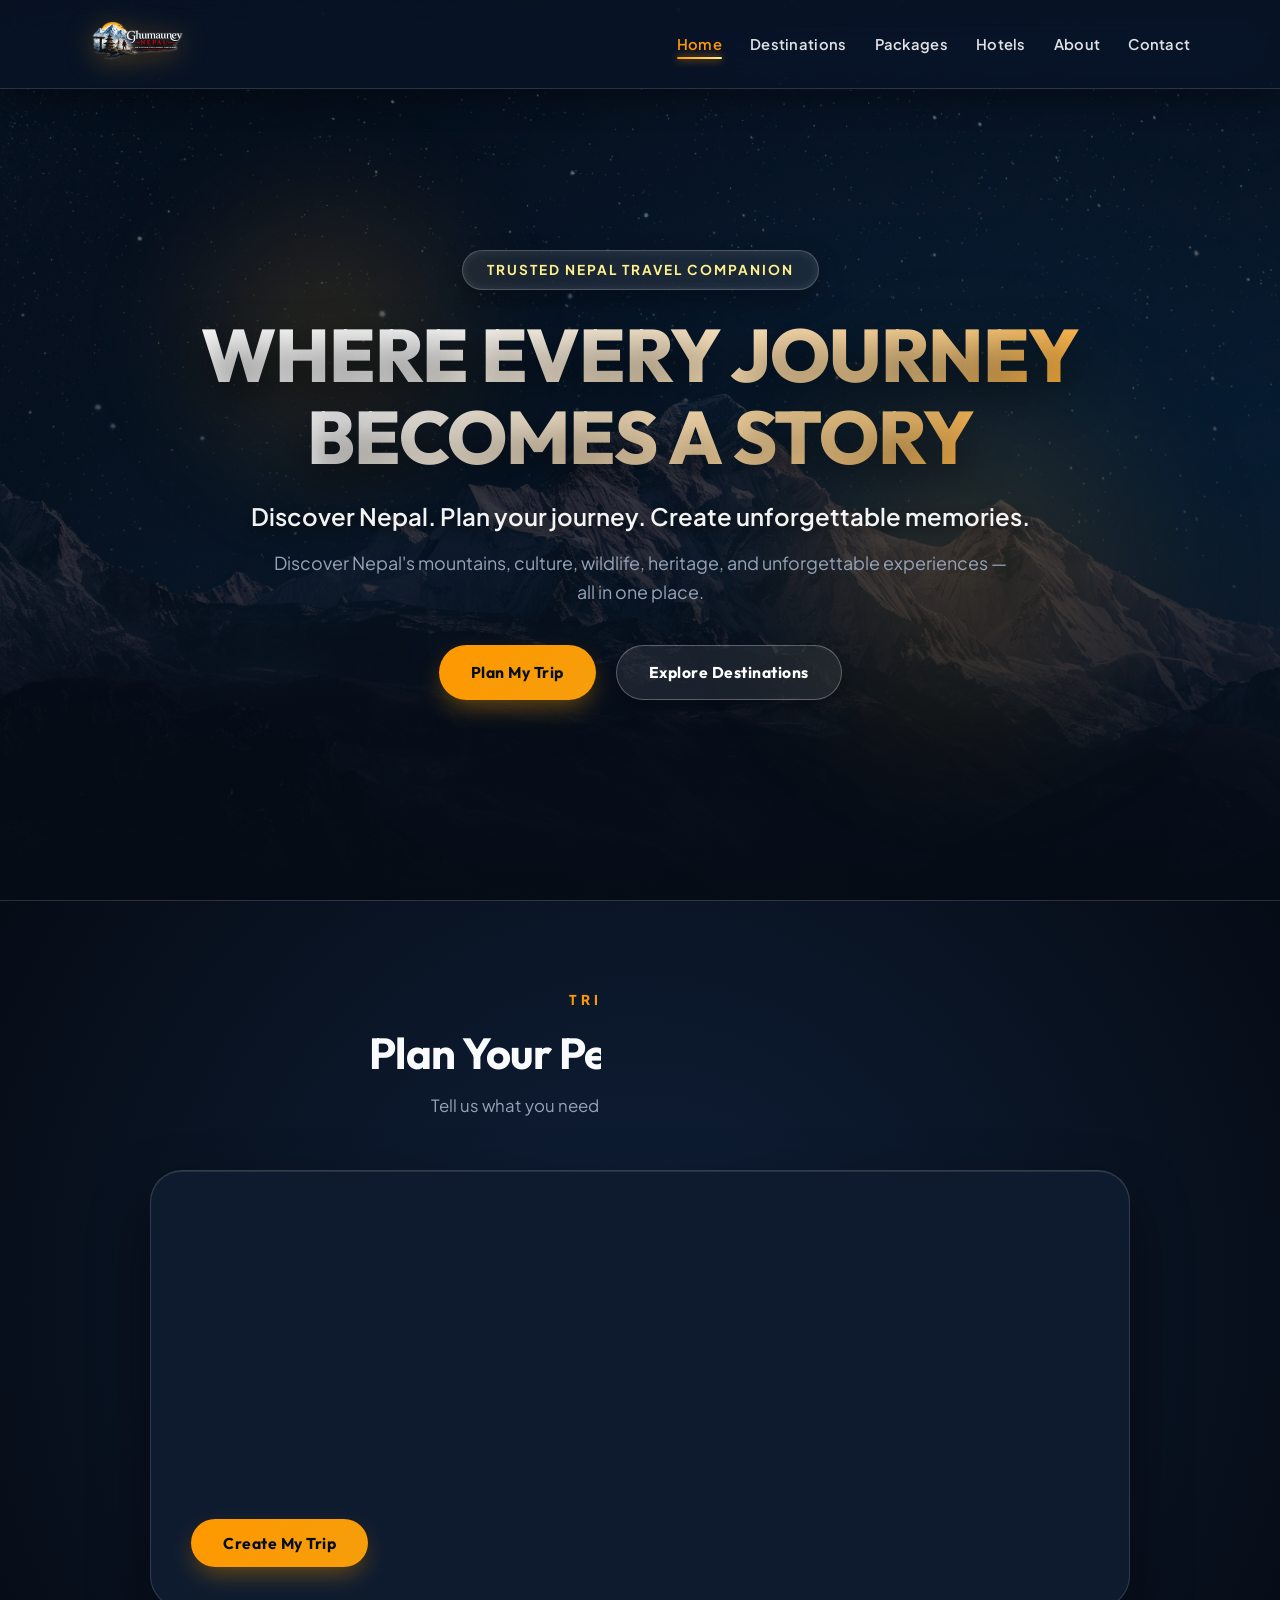
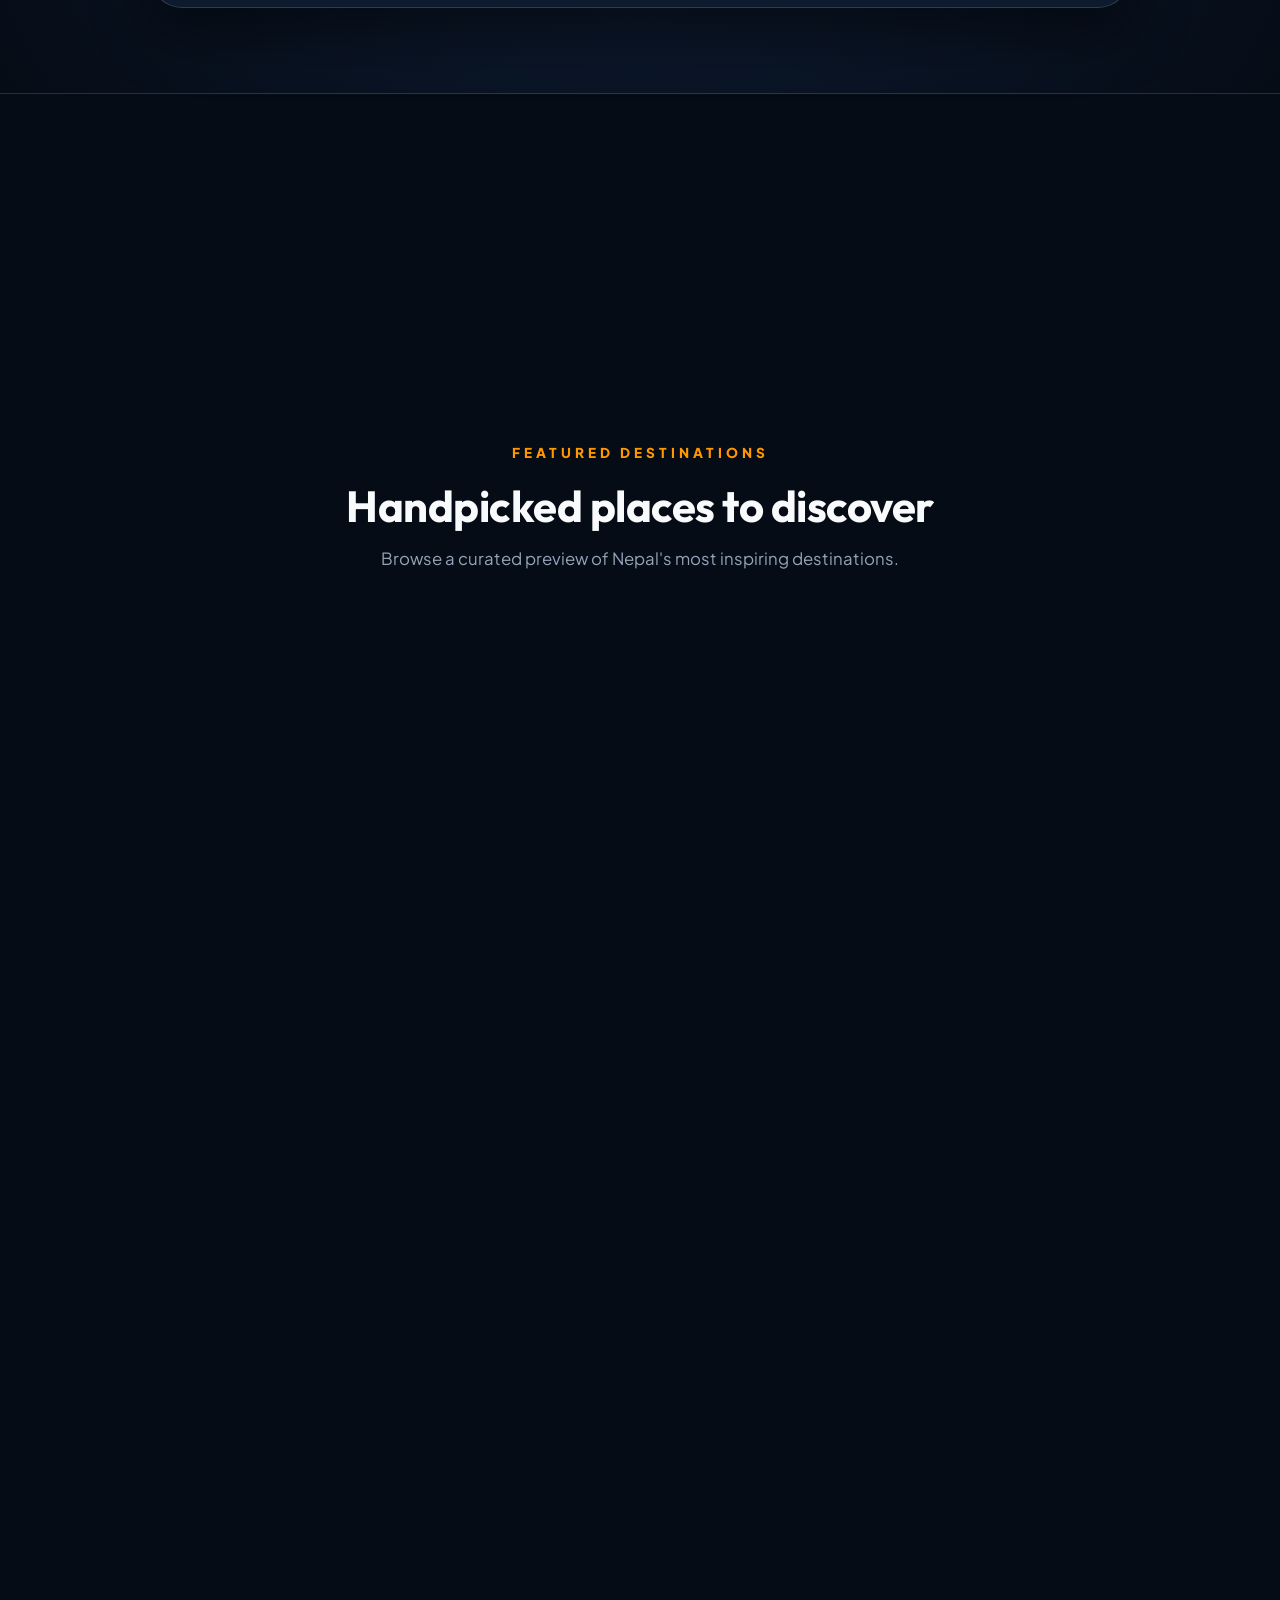
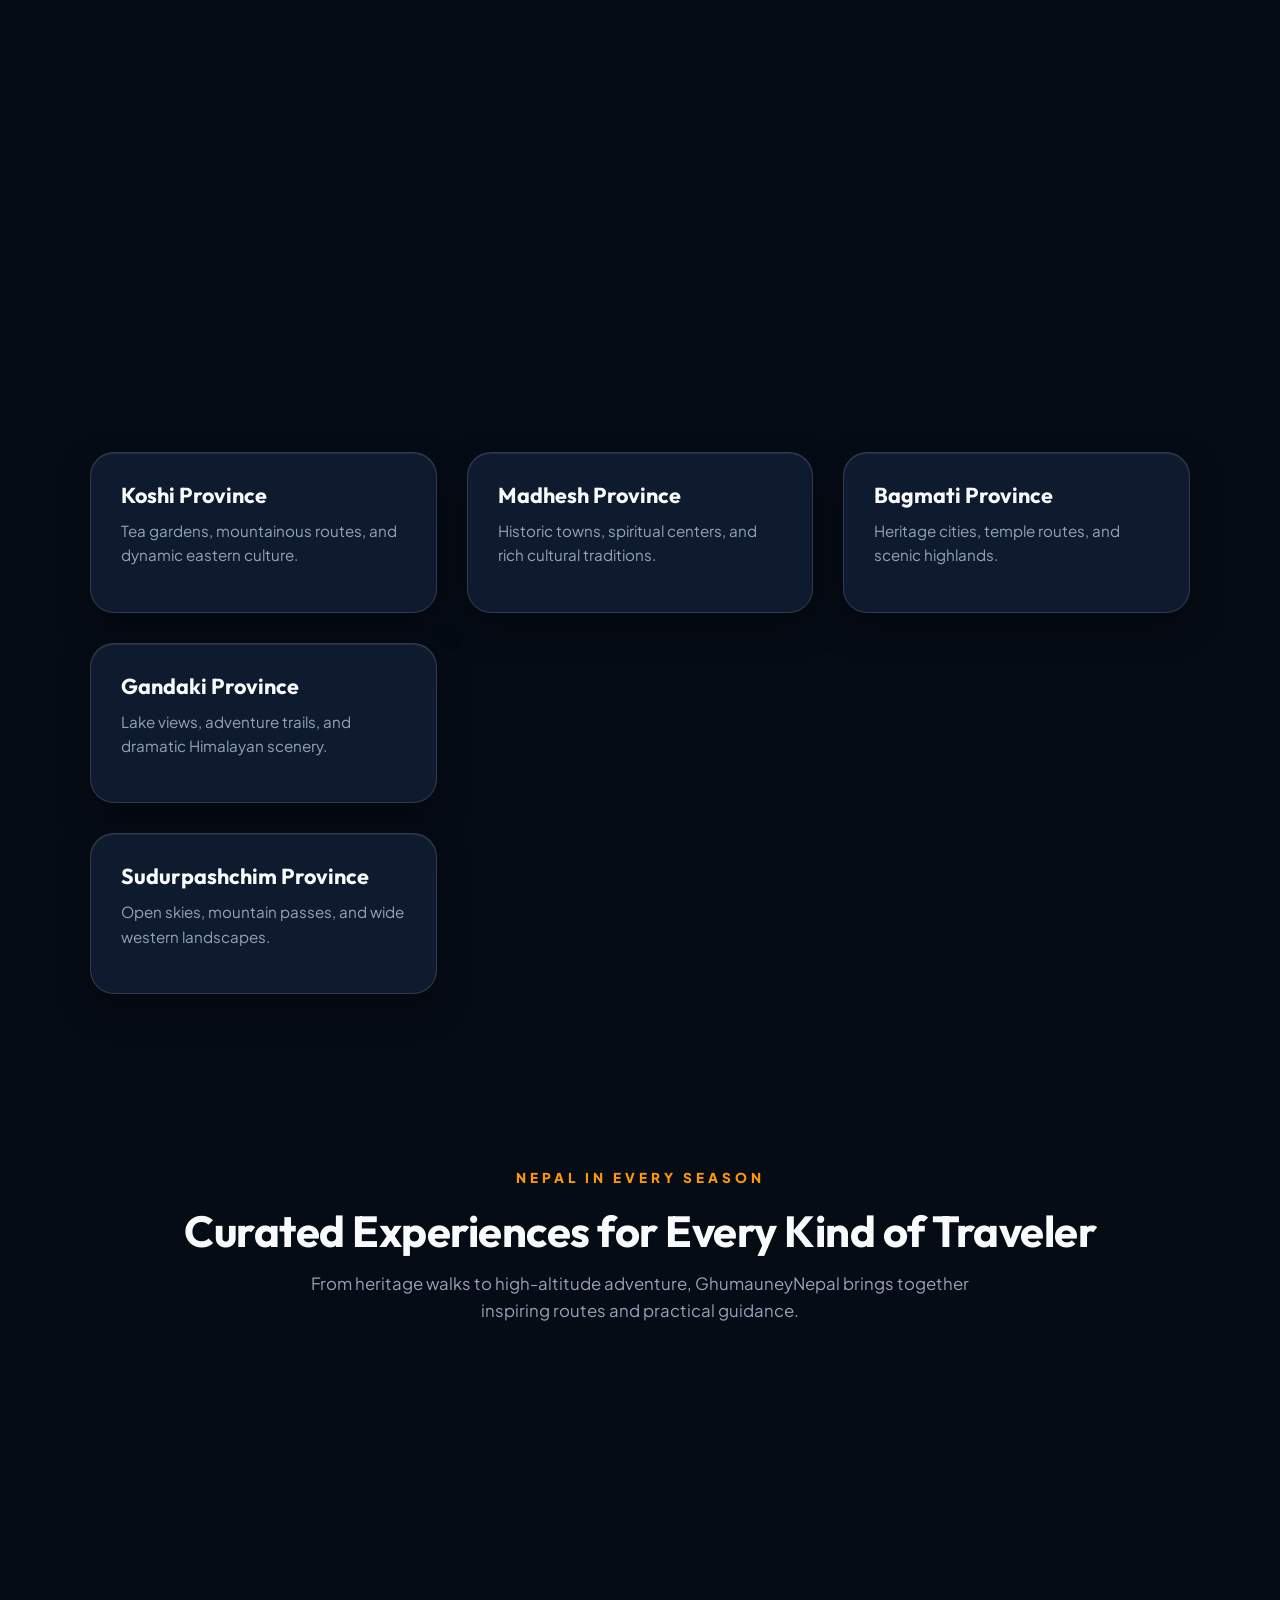
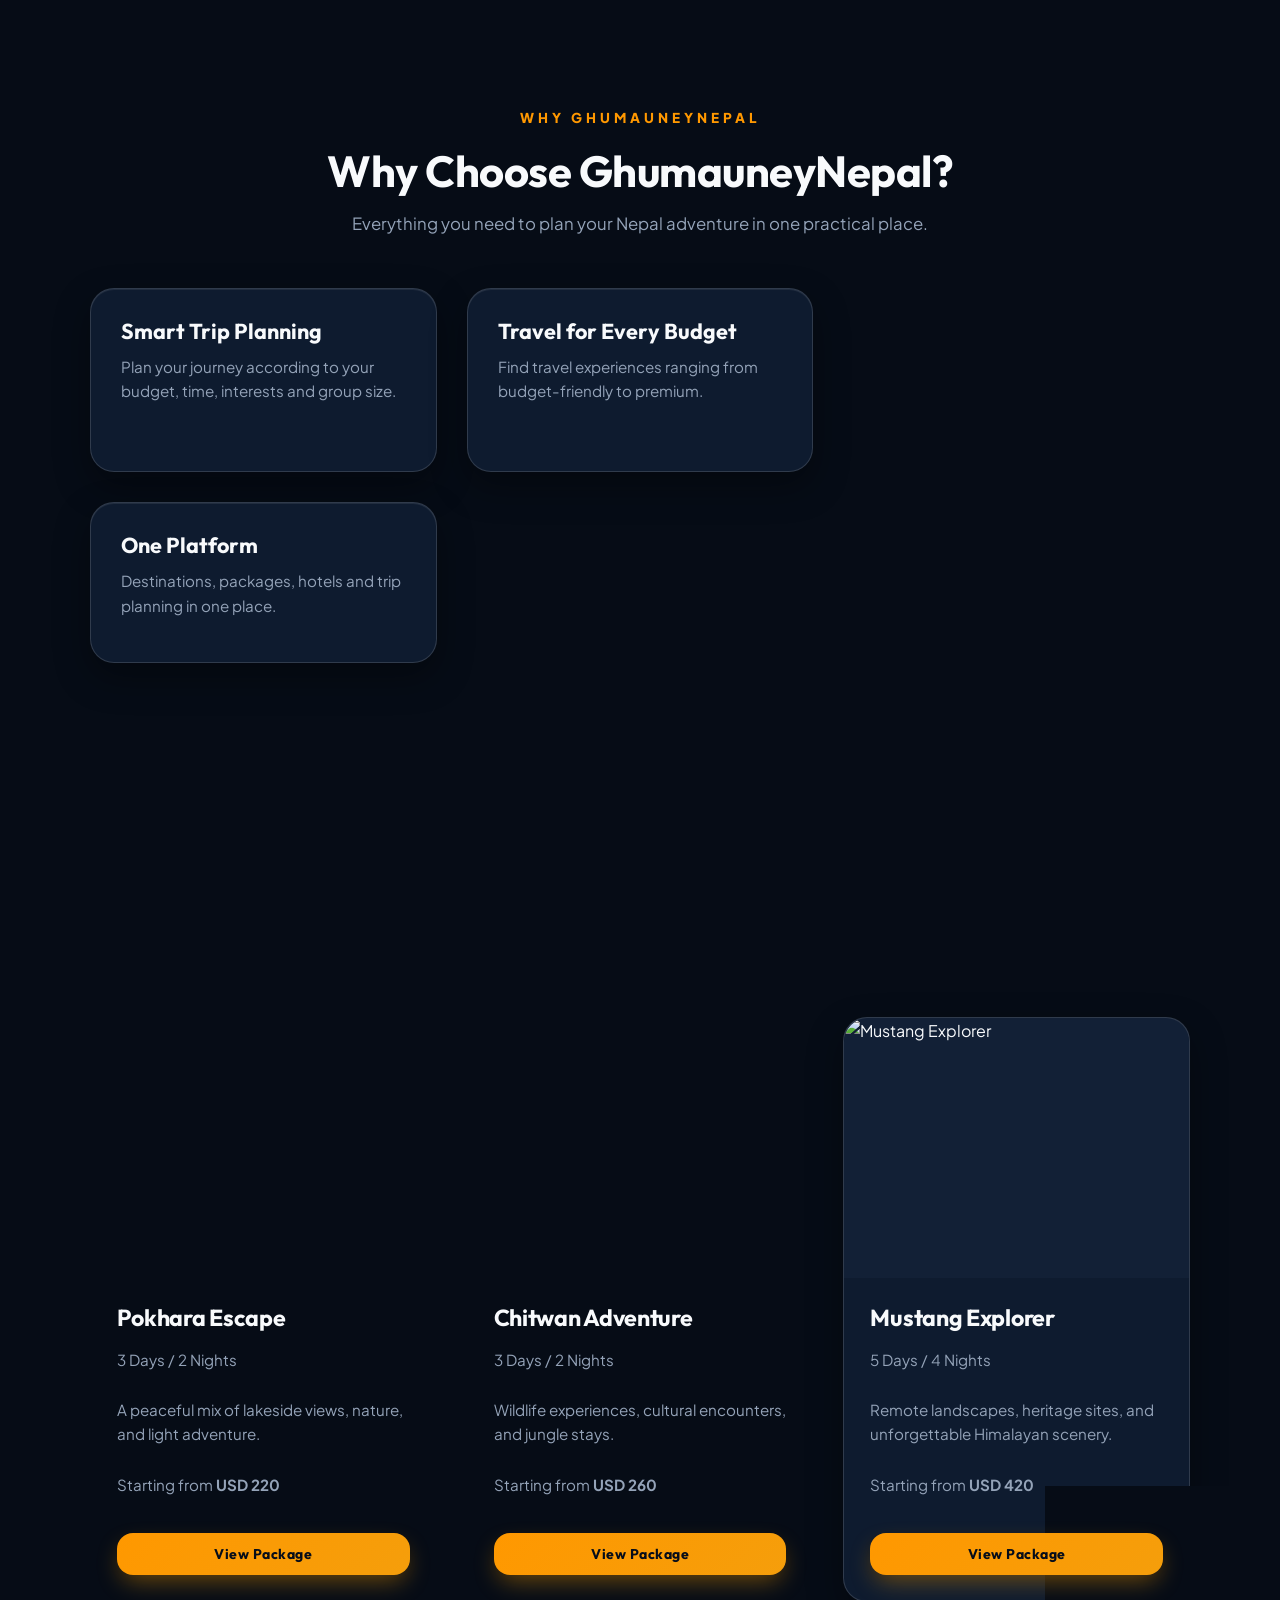
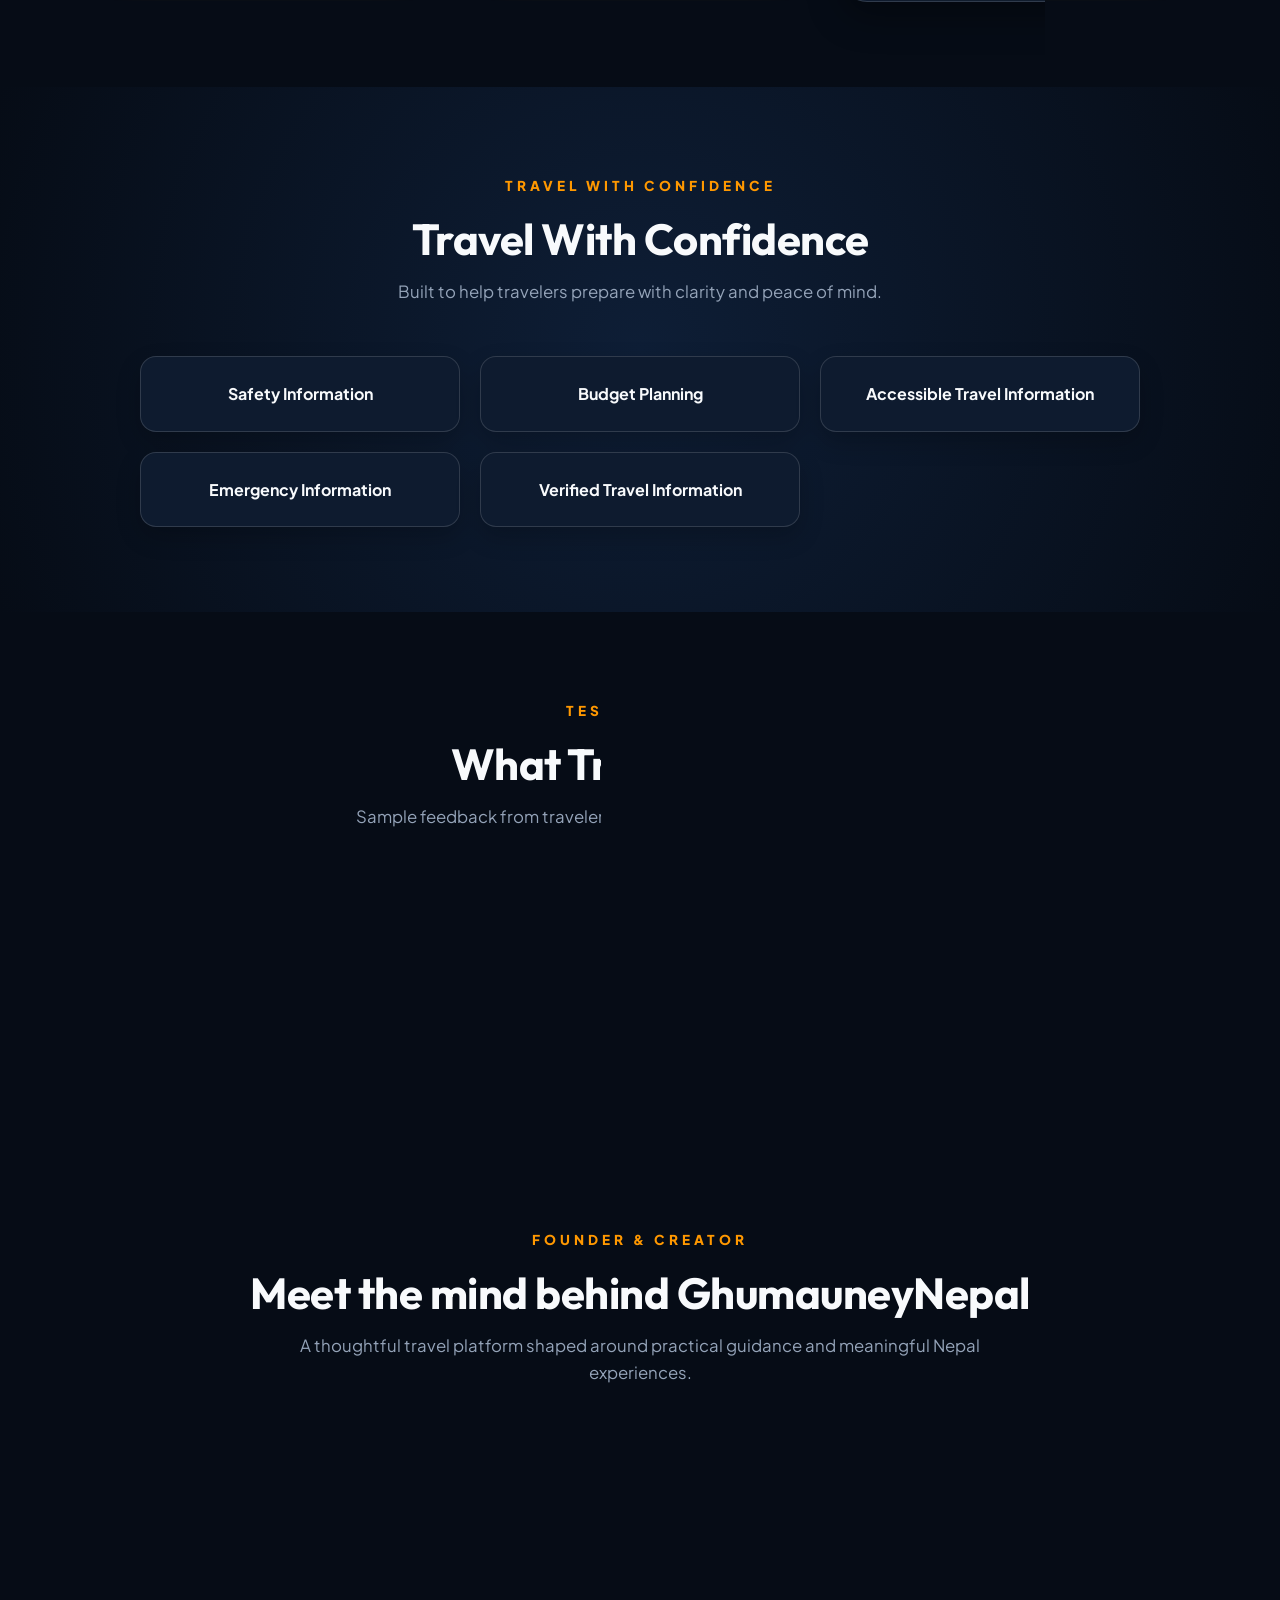
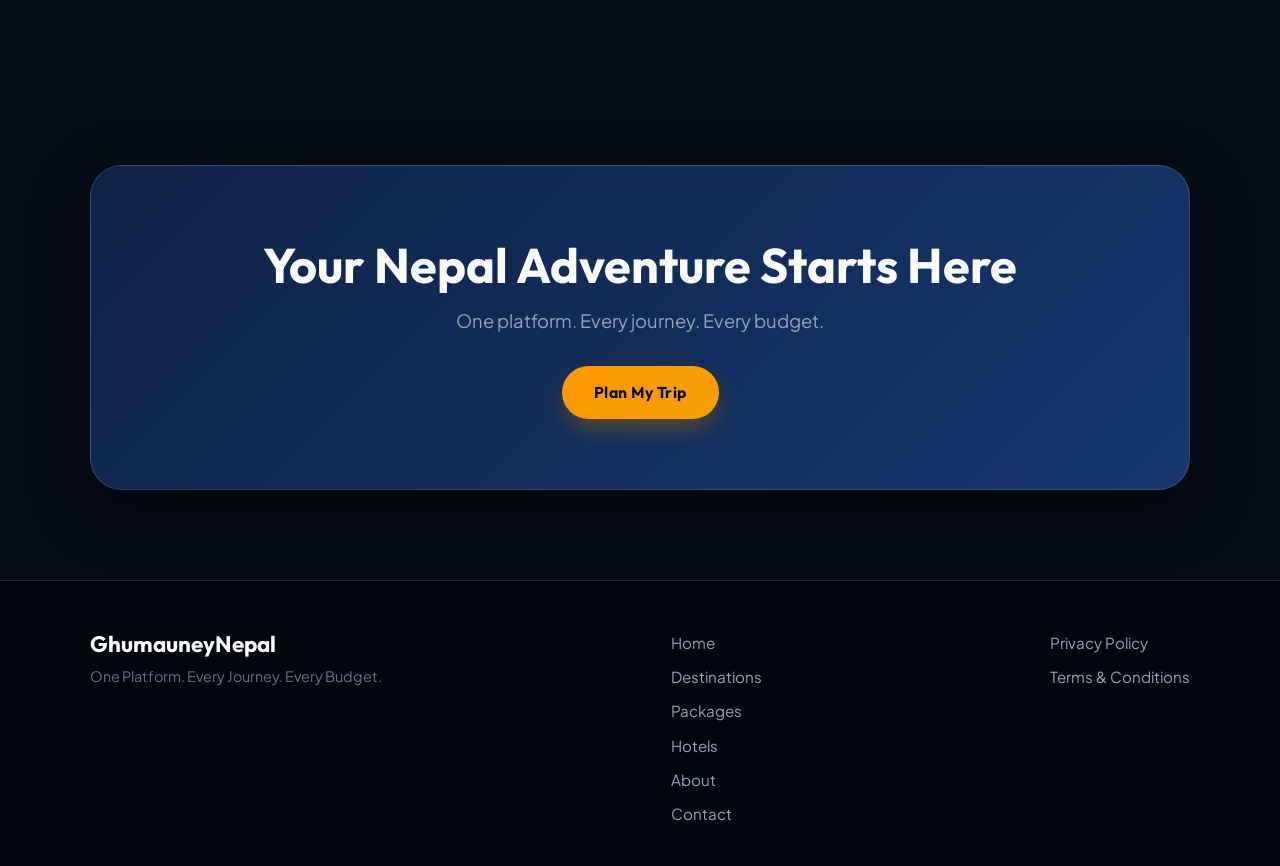
==== commit 9c169995: "Update GhumauneyNepal backend and website" ====
--- a/index.html
+++ b/index.html
@@ -16,6 +16,9 @@
     </div>
 
     <header class="site-header">
+        <div class="hero-glass-orb hero-glass-orb-1"></div>
+        <div class="hero-glass-orb hero-glass-orb-2"></div>
+
         <nav class="main-nav">
             <a class="logo hero-animate" href="index.html">
                 <img src="ll.png" alt="GhumauneyNepal logo">
@@ -39,11 +42,11 @@
 
         <div class="hero-content">
             <div class="hero-badge hero-animate hero-animate-badge">Trusted Nepal Travel Companion</div>
-            <h1 class="hero-animate hero-animate-title">Explore Nepal Your Way</h1>
-            <p class="hero-animate hero-animate-subtitle">Plan smarter. Travel safer. Discover more.</p>
+            <h1 class="hero-animate hero-animate-title">WHERE EVERY JOURNEY<br>BECOMES A STORY</h1>
+            <p class="hero-animate hero-animate-subtitle">Discover Nepal. Plan your journey. Create unforgettable memories.</p>
             <p class="hero-support hero-animate hero-animate-support">Discover Nepal's mountains, culture, wildlife, heritage, and unforgettable experiences — all in one place.</p>
             <div class="hero-actions hero-animate hero-animate-actions">
-                <a href="#planner-section" class="btn btn-primary">Plan My Trip</a>
+                <a href="#planner-section" class="btn">Plan My Trip</a>
                 <a href="destinations.html" class="btn btn-secondary">Explore Destinations</a>
             </div>
         </div>
@@ -110,7 +113,7 @@
                         </label>
                     </div>
 
-                    <button type="submit" class="btn btn-primary">Create My Trip</button>
+                    <button type="submit" class="btn" style="margin-top: 20px;">Create My Trip</button>
                     <div id="plannerResult" class="planner-result" role="status" aria-live="polite"></div>
                 </form>
             </div>
@@ -241,35 +244,35 @@
 
             <div class="card-grid package-grid">
                 <article class="package-card reveal-card">
-                    <div class="card-image"></div>
+                    <img class="card-image" src="image/pokhara.jpg" alt="Pokhara Escape" loading="lazy">
                     <div class="card-content">
                         <h3>Pokhara Escape</h3>
                         <p class="duration">3 Days / 2 Nights</p>
                         <p>A peaceful mix of lakeside views, nature, and light adventure.</p>
                         <p class="price">Starting from <strong>USD 220</strong></p>
-                        <a href="packages.html" class="btn btn-small">View Package</a>
+                        <a href="packages.html" class="btn btn-small" style="margin-top: 10px;">View Package</a>
                     </div>
                 </article>
 
                 <article class="package-card reveal-card">
-                    <div class="card-image"></div>
+                    <img class="card-image" src="image/chitwan national park.jpg" alt="Chitwan Adventure" loading="lazy">
                     <div class="card-content">
                         <h3>Chitwan Adventure</h3>
                         <p class="duration">3 Days / 2 Nights</p>
                         <p>Wildlife experiences, cultural encounters, and jungle stays.</p>
                         <p class="price">Starting from <strong>USD 260</strong></p>
-                        <a href="packages.html" class="btn btn-small">View Package</a>
+                        <a href="packages.html" class="btn btn-small" style="margin-top: 10px;">View Package</a>
                     </div>
                 </article>
 
                 <article class="package-card reveal-card">
-                    <div class="card-image"></div>
+                    <img class="card-image" src="image/mustang.jpg" alt="Mustang Explorer" loading="lazy">
                     <div class="card-content">
                         <h3>Mustang Explorer</h3>
                         <p class="duration">5 Days / 4 Nights</p>
                         <p>Remote landscapes, heritage sites, and unforgettable Himalayan scenery.</p>
                         <p class="price">Starting from <strong>USD 420</strong></p>
-                        <a href="packages.html" class="btn btn-small">View Package</a>
+                        <a href="packages.html" class="btn btn-small" style="margin-top: 10px;">View Package</a>
                     </div>
                 </article>
             </div>
@@ -331,7 +334,7 @@
         <section class="section cta-section reveal">
             <h2>Your Nepal Adventure Starts Here</h2>
             <p>One platform. Every journey. Every budget.</p>
-            <a href="#planner-section" class="btn btn-primary">Plan My Trip</a>
+            <a href="#planner-section" class="btn">Plan My Trip</a>
         </section>
     </main>
 
--- a/style.css
+++ b/style.css
@@ -1,1238 +1,1577 @@
-*{
-    margin:0;
-    padding:0;
-    box-sizing:border-box;
-    font-family:Poppins,sans-serif;
+/* ==========================================================================
+   GHUMAUNEYNEPAL - PREMIUM 3D AESTHETIC STYLESHEET (PHASE 2 ENHANCED)
+   Pure CSS3 3D Transforms, Glassmorphism, & Cinematic Visuals
+   ========================================================================== */
+
+@import url('https://fonts.googleapis.com/css2?family=Outfit:wght@300;400;500;600;700;800&family=Plus+Jakarta+Sans:wght@400;500;600;700&display=swap');
+
+:root {
+    /* Color Palette */
+    --bg-dark: #060c16;
+    --bg-card: #0e1b2f;
+    --bg-card-hover: #152642;
+    --bg-surface: #122036;
+    --text-main: #f8fafc;
+    --text-muted: #94a3b8;
+    --text-dim: #64748b;
+    
+    --accent-gold: #f59e0b;
+    --accent-amber: #ff9800;
+    --accent-gold-light: #fef08a;
+    --accent-crimson: #e11d48;
+    --accent-teal: #0d9488;
+    
+    --glass-bg: rgba(10, 20, 36, 0.78);
+    --glass-border: rgba(255, 255, 255, 0.14);
+    --glass-shadow: 0 25px 60px rgba(0, 0, 0, 0.45);
+    
+    --radius-sm: 10px;
+    --radius-md: 16px;
+    --radius-lg: 24px;
+    --radius-xl: 32px;
+    
+    --font-heading: 'Outfit', -apple-system, BlinkMacSystemFont, sans-serif;
+    --font-body: 'Plus Jakarta Sans', -apple-system, BlinkMacSystemFont, sans-serif;
+    
+    --transition-fast: 0.25s cubic-bezier(0.16, 1, 0.3, 1);
+    --transition-smooth: 0.4s cubic-bezier(0.16, 1, 0.3, 1);
+    --transition-bounce: 0.6s cubic-bezier(0.34, 1.56, 0.64, 1);
+}
+
+/* --------------------------------------------------------------------------
+   Reset & Base Styles
+   -------------------------------------------------------------------------- */
+*, *::before, *::after {
+    margin: 0;
+    padding: 0;
+    box-sizing: border-box;
+    font-family: var(--font-body);
 }
 
 html {
-    scroll-behavior:smooth;
+    scroll-behavior: smooth;
+    max-width: 100%;
+    overflow-x: hidden;
+    background-color: var(--bg-dark);
+    color: var(--text-main);
 }
 
 body {
-    line-height:1.6;
-    color:#1f2937;
-    background:#f8f9fb;
+    line-height: 1.6;
+    background-color: var(--bg-dark);
+    color: var(--text-main);
+    max-width: 100%;
+    overflow-x: hidden;
+    font-size: 16px;
+    -webkit-font-smoothing: antialiased;
+    -moz-osx-font-smoothing: grayscale;
+}
+
+h1, h2, h3, h4, h5, h6 {
+    font-family: var(--font-heading);
+    font-weight: 700;
+    line-height: 1.2;
+    color: var(--text-main);
+}
+
+a {
+    text-decoration: none;
+    color: inherit;
+}
+
+img {
+    max-width: 100%;
+    height: auto;
+    display: block;
 }
 
 .page-shell {
-    padding:0 0 80px;
+    padding-bottom: 80px;
 }
 
 body.is-loading {
-    overflow:hidden;
-}
-
+    overflow: hidden;
+}
+
+/* --------------------------------------------------------------------------
+   Page Loader
+   -------------------------------------------------------------------------- */
 .page-loader {
-    position:fixed;
-    inset:0;
-    background:linear-gradient(135deg, rgba(6,18,40,0.97), rgba(16,42,82,0.95));
-    display:grid;
-    place-items:center;
-    z-index:9999;
-    transition:opacity .6s ease, visibility .6s ease;
+    position: fixed;
+    inset: 0;
+    background: radial-gradient(circle at center, #0e1e38 0%, #050a12 100%);
+    display: grid;
+    place-items: center;
+    z-index: 9999;
+    transition: opacity 0.6s ease, visibility 0.6s ease;
 }
 
 .page-loader.is-hidden {
-    opacity:0;
-    visibility:hidden;
-    pointer-events:none;
+    opacity: 0;
+    visibility: hidden;
+    pointer-events: none;
 }
 
 .loader-card {
-    text-align:center;
-    color:white;
+    text-align: center;
+    color: white;
 }
 
 .loader-card img {
-    width:82px;
-    height:auto;
-    animation:logoPulse 1.2s ease-in-out infinite;
+    width: 90px;
+    height: auto;
+    filter: drop-shadow(0 10px 25px rgba(245, 158, 11, 0.45));
+    animation: logoPulse 1.4s ease-in-out infinite alternate;
 }
 
 .loader-bar {
-    width:180px;
-    height:5px;
-    border-radius:999px;
-    background:rgba(255,255,255,0.18);
-    margin:18px auto 0;
-    overflow:hidden;
-    position:relative;
+    width: 200px;
+    height: 4px;
+    border-radius: 999px;
+    background: rgba(255, 255, 255, 0.1);
+    margin: 24px auto 0;
+    overflow: hidden;
+    position: relative;
 }
 
 .loader-bar::before {
-    content:"";
-    position:absolute;
-    inset:0;
-    width:45%;
-    border-radius:inherit;
-    background:linear-gradient(90deg, #ff9800, #ffd28a);
-    animation:loaderSlide 1s ease-in-out infinite;
-}
-
-.site-header,
-.subpage-header {
-    width:100%;
-    min-height:100vh;
-    position:relative;
-    overflow:hidden;
-    isolation:isolate;
-    background:linear-gradient(rgba(0,0,0,.48), rgba(0,0,0,.5));
-}
-
-.site-header::before,
-.subpage-header::before {
-    content:"";
-    position:absolute;
-    inset:-20px;
-    background-image:url(nepal.jpg);
-    background-size:cover;
-    background-position:center;
-    transform:scale(1.04);
-    animation:heroBackgroundShift 18s ease-in-out infinite alternate;
-    z-index:-2;
-}
-
-.site-header::after,
-.subpage-header::after {
-    content:"";
-    position:absolute;
-    inset:0;
-    background:linear-gradient(rgba(0,0,0,.2), rgba(0,0,0,.42));
-    z-index:-1;
-}
-
-.subpage-header {
-    min-height:auto;
-    padding-bottom:60px;
-}
-
-.subpage-hero {
-    max-width:760px;
-    margin:0 auto;
-    padding:120px 24px 40px;
-    text-align:center;
-    color:white;
-}
-
-.subpage-hero span {
-    display:inline-block;
-    margin-bottom:12px;
-    font-size:13px;
-    letter-spacing:4px;
-    color:#ffd28a;
-    font-weight:700;
-}
-
-.subpage-hero h1 {
-    font-size:clamp(2rem, 3.2vw, 3rem);
-    margin-bottom:14px;
-}
-
-.subpage-hero p {
-    font-size:1.05rem;
-    color:rgba(255,255,255,0.88);
-}
-
+    content: "";
+    position: absolute;
+    inset: 0;
+    width: 50%;
+    border-radius: inherit;
+    background: linear-gradient(90deg, var(--accent-amber), var(--accent-gold-light));
+    box-shadow: 0 0 12px var(--accent-amber);
+    animation: loaderSlide 1.2s ease-in-out infinite;
+}
+
+/* --------------------------------------------------------------------------
+   3D Perspective Container System
+   -------------------------------------------------------------------------- */
+.perspective-container,
+.section,
+.card-grid,
+.destination-grid,
+.feature-grid,
+.package-grid,
+.province-grid {
+    perspective: 1200px;
+    transform-style: preserve-3d;
+}
+
+/* --------------------------------------------------------------------------
+   Navigation Bar (Compact & Glassmorphic)
+   -------------------------------------------------------------------------- */
 .main-nav {
-    width:100%;
-    display:flex;
-    justify-content:space-between;
-    align-items:center;
-    padding:24px 80px;
-    flex-wrap:wrap;
-    gap:16px;
-    position:relative;
-    transition:padding .3s ease, background .3s ease, box-shadow .3s ease;
+    width: 100%;
+    display: flex;
+    justify-content: space-between;
+    align-items: center;
+    padding: 12px 7%;
+    position: fixed;
+    top: 0;
+    left: 0;
+    z-index: 1000;
+    background: var(--glass-bg);
+    backdrop-filter: blur(20px) saturate(190%);
+    -webkit-backdrop-filter: blur(20px) saturate(190%);
+    border-bottom: 1px solid var(--glass-border);
+    box-shadow: 0 10px 30px rgba(0, 0, 0, 0.35);
+    transition: padding 0.3s ease, background 0.3s ease, box-shadow 0.3s ease;
 }
 
 .main-nav.scrolled {
-    position:fixed;
-    top:0;
-    left:0;
-    z-index:1000;
-    padding:14px 80px;
-    background:rgba(5,19,41,0.74);
-    backdrop-filter:blur(16px);
-    box-shadow:0 10px 30px rgba(0,0,0,0.16);
+    padding: 8px 7%;
+    background: rgba(6, 12, 22, 0.95);
+    box-shadow: 0 15px 35px rgba(0, 0, 0, 0.55);
+    border-bottom-color: rgba(245, 158, 11, 0.25);
 }
 
 .logo {
-    display:inline-flex;
-    align-items:center;
+    display: inline-flex;
+    align-items: center;
+    transition: transform var(--transition-fast);
+}
+
+.logo:hover {
+    transform: scale(1.04) rotate(-1deg);
 }
 
 .logo img {
-    height:70px;
+    height: 64px;
+    width: auto;
+    filter: drop-shadow(0 4px 14px rgba(245, 158, 11, 0.28));
+    transition: height 0.3s ease;
+}
+
+.main-nav.scrolled .logo img {
+    height: 52px;
 }
 
 .nav-toggle {
-    display:none;
-    background:rgba(255,255,255,0.16);
-    border:1px solid rgba(255,255,255,0.35);
-    border-radius:8px;
-    padding:8px;
-    cursor:pointer;
+    display: none;
+    background: rgba(255, 255, 255, 0.08);
+    border: 1px solid rgba(255, 255, 255, 0.2);
+    border-radius: var(--radius-sm);
+    padding: 8px 10px;
+    cursor: pointer;
+    transition: background var(--transition-fast);
+}
+
+.nav-toggle:hover {
+    background: rgba(255, 255, 255, 0.16);
 }
 
 .nav-toggle span {
-    display:block;
-    width:24px;
-    height:2px;
-    background:white;
-    margin:4px 0;
+    display: block;
+    width: 22px;
+    height: 2px;
+    background: white;
+    margin: 4px 0;
+    transition: transform 0.3s ease, opacity 0.3s ease;
 }
 
 .nav-links {
-    display:flex;
-    list-style:none;
-    flex-wrap:wrap;
-    gap:24px;
+    display: flex;
+    list-style: none;
+    gap: 28px;
+    align-items: center;
 }
 
 .nav-links a {
-    text-decoration:none;
-    color:white;
-    font-weight:600;
-    transition:color .3s ease, transform .3s ease;
-    padding:8px 0;
-    position:relative;
+    text-decoration: none;
+    color: rgba(255, 255, 255, 0.88);
+    font-weight: 600;
+    font-size: 0.92rem;
+    letter-spacing: 0.3px;
+    transition: color var(--transition-fast), transform var(--transition-fast);
+    padding: 6px 0;
+    position: relative;
 }
 
 .nav-links a:hover,
 .nav-links a.active {
-    color:#ff9800;
+    color: var(--accent-amber);
 }
 
 .nav-links a::after {
-    content:"";
-    position:absolute;
-    left:0;
-    bottom:-4px;
-    width:100%;
-    height:2px;
-    background:#ff9800;
-    transform:scaleX(0);
-    transform-origin:left;
-    transition:transform .25s ease;
+    content: "";
+    position: absolute;
+    left: 0;
+    bottom: 0px;
+    width: 100%;
+    height: 2px;
+    background: linear-gradient(90deg, var(--accent-amber), var(--accent-gold-light));
+    border-radius: 999px;
+    transform: scaleX(0);
+    transform-origin: left;
+    transition: transform var(--transition-fast);
+    box-shadow: 0 0 8px var(--accent-amber);
 }
 
 .nav-links a:hover::after,
 .nav-links a.active::after {
-    transform:scaleX(1);
+    transform: scaleX(1);
+}
+
+/* --------------------------------------------------------------------------
+   Header / Hero Section
+   -------------------------------------------------------------------------- */
+.site-header {
+    width: 100%;
+    min-height: 100vh;
+    position: relative;
+    overflow: hidden;
+    isolation: isolate;
+    display: flex;
+    flex-direction: column;
+    justify-content: center;
+    background: var(--bg-dark);
+}
+
+.site-header::before {
+    content: "";
+    position: absolute;
+    inset: -20px;
+    background-image: url('nepal.jpg');
+    background-size: cover;
+    background-position: center 30%;
+    transform: scale(1.05);
+    animation: heroBackgroundShift 22s ease-in-out infinite alternate;
+    z-index: -3;
+    filter: brightness(0.85);
+}
+
+.site-header::after {
+    content: "";
+    position: absolute;
+    inset: 0;
+    background: linear-gradient(
+        180deg,
+        rgba(6, 12, 22, 0.45) 0%,
+        rgba(6, 12, 22, 0.75) 55%,
+        rgba(6, 12, 22, 0.98) 100%
+    );
+    z-index: -2;
+}
+
+.hero-glass-orb {
+    position: absolute;
+    border-radius: 50%;
+    background: radial-gradient(circle, rgba(245, 158, 11, 0.15) 0%, rgba(255, 255, 255, 0) 70%);
+    pointer-events: none;
+    z-index: -1;
+    animation: orbFloat 10s ease-in-out infinite alternate;
+}
+
+.hero-glass-orb-1 {
+    width: 400px;
+    height: 400px;
+    top: 15%;
+    left: 10%;
+    filter: blur(40px);
+}
+
+.hero-glass-orb-2 {
+    width: 500px;
+    height: 500px;
+    bottom: 10%;
+    right: 5%;
+    filter: blur(50px);
+    animation-delay: -5s;
 }
 
 .hero-content {
-    min-height:85vh;
-    display:flex;
-    flex-direction:column;
-    justify-content:center;
-    align-items:center;
-    color:white;
-    text-align:center;
-    padding:40px 20px 80px;
-    max-width:900px;
-    margin:0 auto;
-    position:relative;
+    min-height: 100vh;
+    display: flex;
+    flex-direction: column;
+    justify-content: center;
+    align-items: center;
+    color: white;
+    text-align: center;
+    padding: 130px 20px 80px;
+    max-width: 1050px;
+    margin: 0 auto;
+    position: relative;
+    z-index: 2;
+    transform-style: preserve-3d;
 }
 
 .hero-badge {
-    display:inline-block;
-    padding:8px 16px;
-    border-radius:999px;
-    background:rgba(255,255,255,0.14);
-    backdrop-filter:blur(8px);
-    border:1px solid rgba(255,255,255,0.22);
-    font-size:14px;
-    letter-spacing:1px;
-    text-transform:uppercase;
-    margin-bottom:20px;
+    display: inline-flex;
+    align-items: center;
+    gap: 8px;
+    padding: 8px 24px;
+    border-radius: 999px;
+    background: rgba(255, 255, 255, 0.08);
+    backdrop-filter: blur(14px);
+    -webkit-backdrop-filter: blur(14px);
+    border: 1px solid rgba(255, 255, 255, 0.22);
+    font-size: 0.85rem;
+    font-weight: 700;
+    letter-spacing: 2px;
+    text-transform: uppercase;
+    color: var(--accent-gold-light);
+    margin-bottom: 24px;
+    box-shadow: 0 10px 25px rgba(0, 0, 0, 0.35), inset 0 0 10px rgba(255, 255, 255, 0.1);
+    transform: translateZ(30px);
 }
 
 .hero-content h1 {
-    font-size:clamp(2.4rem, 4.5vw, 4.5rem);
-    margin-bottom:18px;
-    line-height:1.1;
-}
-
-.hero-content p {
-    font-size:clamp(1rem, 1.8vw, 1.35rem);
-    margin-bottom:10px;
+    font-size: clamp(2.6rem, 5.8vw, 5.2rem);
+    font-weight: 800;
+    letter-spacing: -1px;
+    margin-bottom: 20px;
+    line-height: 1.1;
+    text-transform: uppercase;
+    background: linear-gradient(135deg, #ffffff 25%, #ffd28a 75%, #ff9800 100%);
+    -webkit-background-clip: text;
+    -webkit-text-fill-color: transparent;
+    text-shadow: 0 15px 40px rgba(0, 0, 0, 0.6);
+    transform: translateZ(45px);
+}
+
+.hero-content p.hero-animate-subtitle {
+    font-size: clamp(1.15rem, 2vw, 1.5rem);
+    font-weight: 600;
+    color: rgba(255, 255, 255, 0.95);
+    margin-bottom: 12px;
+    text-shadow: 0 4px 12px rgba(0, 0, 0, 0.6);
+    transform: translateZ(30px);
 }
 
 .hero-support {
-    max-width:720px;
-    margin-bottom:30px;
-    color:rgba(255,255,255,0.92);
+    max-width: 740px;
+    font-size: clamp(0.95rem, 1.4vw, 1.15rem);
+    margin-bottom: 38px;
+    color: var(--text-muted);
+    line-height: 1.65;
+    transform: translateZ(20px);
 }
 
 .hero-actions {
-    display:flex;
-    gap:16px;
-    flex-wrap:wrap;
-    justify-content:center;
-}
-
+    display: flex;
+    gap: 20px;
+    flex-wrap: wrap;
+    justify-content: center;
+    transform: translateZ(50px);
+}
+
+/* --------------------------------------------------------------------------
+   Subpage Header with Generous Top Padding (Fix Header Overlap)
+   -------------------------------------------------------------------------- */
+.subpage-header {
+    width: 100%;
+    position: relative;
+    overflow: hidden;
+    isolation: isolate;
+    background: var(--bg-dark);
+    padding-bottom: 40px;
+}
+
+.subpage-header::before {
+    content: "";
+    position: absolute;
+    inset: -20px;
+    background-image: url('nepal.jpg');
+    background-size: cover;
+    background-position: center 40%;
+    z-index: -2;
+    filter: brightness(0.38) blur(4px);
+}
+
+.subpage-header::after {
+    content: "";
+    position: absolute;
+    inset: 0;
+    background: linear-gradient(180deg, rgba(6, 12, 22, 0.65) 0%, rgba(6, 12, 22, 0.98) 100%);
+    z-index: -1;
+}
+
+.subpage-hero {
+    max-width: 840px;
+    margin: 0 auto;
+    padding: 175px 24px 35px;
+    text-align: center;
+    color: white;
+}
+
+.subpage-hero span {
+    display: inline-block;
+    margin-bottom: 12px;
+    font-size: 0.85rem;
+    letter-spacing: 4px;
+    color: var(--accent-gold);
+    font-weight: 800;
+    text-transform: uppercase;
+}
+
+.subpage-hero h1 {
+    font-size: clamp(2.3rem, 4vw, 3.5rem);
+    margin-bottom: 14px;
+    background: linear-gradient(135deg, #ffffff 40%, #ffd28a 100%);
+    -webkit-background-clip: text;
+    -webkit-text-fill-color: transparent;
+}
+
+.subpage-hero p {
+    font-size: 1.1rem;
+    color: var(--text-muted);
+}
+
+/* --------------------------------------------------------------------------
+   Buttons with 3D Elevation
+   -------------------------------------------------------------------------- */
 .btn {
-    text-decoration:none;
-    color:white;
-    background:#ff9800;
-    padding:14px 28px;
-    border-radius:999px;
-    transition:transform .25s ease, box-shadow .25s ease, background .25s ease;
-    display:inline-block;
-    border:none;
-    cursor:pointer;
-    font-weight:600;
-    position:relative;
-    overflow:hidden;
-    isolation:isolate;
-    box-shadow:0 8px 20px rgba(0,0,0,0.16);
+    text-decoration: none;
+    color: #060d1a;
+    background: linear-gradient(135deg, var(--accent-amber), var(--accent-gold));
+    padding: 14px 32px;
+    border-radius: 999px;
+    display: inline-flex;
+    align-items: center;
+    justify-content: center;
+    gap: 10px;
+    border: none;
+    cursor: pointer;
+    font-family: var(--font-heading);
+    font-weight: 700;
+    font-size: 0.98rem;
+    letter-spacing: 0.5px;
+    position: relative;
+    overflow: hidden;
+    isolation: isolate;
+    box-shadow: 0 10px 25px -5px rgba(245, 158, 11, 0.45), 0 4px 12px rgba(0, 0, 0, 0.35);
+    transition: transform var(--transition-fast), box-shadow var(--transition-fast), background var(--transition-fast);
+    transform-style: preserve-3d;
 }
 
 .btn::before {
-    content:"";
-    position:absolute;
-    inset:0;
-    background:linear-gradient(120deg, transparent, rgba(255,255,255,0.26), transparent);
-    transform:translateX(-120%);
-    transition:transform .6s ease;
+    content: "";
+    position: absolute;
+    inset: 0;
+    background: linear-gradient(120deg, transparent, rgba(255, 255, 255, 0.4), transparent);
+    transform: translateX(-120%);
+    transition: transform 0.6s ease;
 }
 
 .btn:hover {
-    background:#e67e22;
-    transform:translateY(-3px) scale(1.02);
-    box-shadow:0 14px 28px rgba(0,0,0,0.2);
+    transform: translateY(-4px) scale(1.03) translateZ(10px);
+    box-shadow: 0 18px 35px -5px rgba(245, 158, 11, 0.55), 0 8px 18px rgba(0, 0, 0, 0.45);
+    background: linear-gradient(135deg, #ffa726, #f59e0b);
 }
 
 .btn:hover::before {
-    transform:translateX(120%);
+    transform: translateX(120%);
+}
+
+.btn:active {
+    transform: translateY(-1px) scale(0.99);
 }
 
 .btn-secondary {
-    background:rgba(255,255,255,0.16);
-    border:1px solid rgba(255,255,255,0.3);
-    backdrop-filter:blur(8px);
+    background: rgba(255, 255, 255, 0.08);
+    color: white;
+    border: 1px solid rgba(255, 255, 255, 0.28);
+    backdrop-filter: blur(10px);
+    -webkit-backdrop-filter: blur(10px);
+    box-shadow: 0 10px 25px rgba(0, 0, 0, 0.3);
 }
 
 .btn-secondary:hover {
-    background:rgba(255,255,255,0.24);
+    background: rgba(255, 255, 255, 0.18);
+    border-color: rgba(255, 255, 255, 0.45);
+    color: white;
 }
 
 .btn-small {
-    padding:10px 18px;
-    font-size:14px;
-}
-
+    padding: 10px 22px;
+    font-size: 0.88rem;
+    border-radius: var(--radius-md);
+}
+
+/* --------------------------------------------------------------------------
+   Sections & Section Headings
+   -------------------------------------------------------------------------- */
 .section {
-    padding:80px 7%;
-}
-
-.stats-section {
-    padding:0 7% 60px;
-}
-
-.stats-grid {
-    display:grid;
-    grid-template-columns:repeat(3, minmax(0, 1fr));
-    gap:20px;
-    max-width:980px;
-    margin:0 auto;
-}
-
-.stats-card {
-    background:white;
-    border-radius:20px;
-    padding:24px;
-    text-align:center;
-    box-shadow:0 10px 26px rgba(0,0,0,0.06);
-}
-
-.stats-card strong {
-    display:block;
-    color:#102a52;
-    font-size:2rem;
-    margin-bottom:6px;
-}
-
-.stats-card span {
-    color:#667085;
-    font-weight:600;
-}
-
-.culture-grid {
-    display:grid;
-    grid-template-columns:repeat(3, minmax(0, 1fr));
-    gap:20px;
-    max-width:1040px;
-    margin:0 auto;
-}
-
-.culture-card {
-    background:white;
-    border-radius:24px;
-    padding:24px;
-    box-shadow:0 12px 30px rgba(0,0,0,0.06);
-}
-
-.culture-card h3 {
-    color:#102a52;
-    margin-bottom:10px;
-}
-
-.culture-card p {
-    color:#667085;
+    padding: 85px 7%;
+    position: relative;
 }
 
 .section-heading {
-    text-align:center;
-    margin-bottom:40px;
+    text-align: center;
+    margin-bottom: 50px;
 }
 
 .section-heading span {
-    color:#ff334b;
-    font-size:13px;
-    font-weight:700;
-    letter-spacing:4px;
-}
-
-.section-heading h2,
-.cta-section h2 {
-    color:#102a52;
-    font-size:clamp(1.8rem, 3vw, 2.6rem);
-    margin:12px 0 10px;
-}
-
-.section-heading p,
-.cta-section p {
-    color:#667085;
-    max-width:700px;
-    margin:0 auto;
-}
-
-.planner-section {
-    background:#f9fbff;
-}
-
-.planner-card {
-    max-width:960px;
-    margin:0 auto;
-    background:white;
-    border-radius:24px;
-    padding:32px;
-    box-shadow:0 15px 40px rgba(0,0,0,0.08);
-}
-
-.form-grid {
-    display:grid;
-    grid-template-columns:repeat(2, minmax(0, 1fr));
-    gap:18px;
-}
-
-.field {
-    display:flex;
-    flex-direction:column;
-    gap:8px;
-}
-
-.field span {
-    font-weight:600;
-    color:#102a52;
-}
-
-.field input,
-.field select {
-    padding:12px 14px;
-    border:1px solid #d8e0ea;
-    border-radius:12px;
-    font-size:15px;
-    background:#fbfcff;
-    transition:border-color .25s ease, box-shadow .25s ease, transform .25s ease;
-}
-
-.field input:focus,
-.field select:focus {
-    outline:none;
-    border-color:#ff9800;
-    box-shadow:0 0 0 4px rgba(255,152,0,0.15);
-    transform:translateY(-1px);
-}
-
-.full-width {
-    grid-column:1 / -1;
-}
-
-.planner-result {
-    margin-top:16px;
-    padding:14px 16px;
-    border-radius:12px;
-    font-weight:600;
-    display:none;
-    opacity:0;
-    transform:translateY(8px);
-}
-
-.planner-result.is-visible {
-    display:block;
-    animation:resultReveal .35s ease forwards;
-}
-
-.planner-result.success {
-    background:#eaf7ee;
-    color:#217a3c;
-}
-
-.planner-result.error {
-    background:#fff1f2;
-    color:#b42318;
-}
-
+    color: var(--accent-amber);
+    font-size: 0.85rem;
+    font-weight: 800;
+    letter-spacing: 4px;
+    text-transform: uppercase;
+    display: inline-block;
+    margin-bottom: 8px;
+}
+
+.section-heading h2 {
+    color: var(--text-main);
+    font-size: clamp(2rem, 3.4vw, 2.8rem);
+    margin: 8px 0 14px;
+    letter-spacing: -0.5px;
+}
+
+.section-heading p {
+    color: var(--text-muted);
+    max-width: 680px;
+    margin: 0 auto;
+    font-size: 1.05rem;
+}
+
+/* --------------------------------------------------------------------------
+   3D Cards System (Destinations, Hotels, Packages, Features)
+   -------------------------------------------------------------------------- */
 .card-grid,
-.destination-grid,
 .feature-grid,
 .package-grid,
 .testimonial-grid,
 .safety-grid,
 .province-grid {
-    display:grid;
-    grid-template-columns:repeat(3, minmax(0, 1fr));
-    gap:24px;
-}
-
+    display: grid;
+    grid-template-columns: repeat(3, minmax(0, 1fr));
+    gap: 30px;
+}
+
+/* Responsive Grid for Destinations Explorer */
 .destination-grid {
-    margin-top:24px;
-}
-
+    display: grid;
+    grid-template-columns: repeat(auto-fill, minmax(310px, 1fr));
+    gap: 28px;
+    margin-top: 32px;
+}
+
+/* Core 3D Interactive Card */
+.destination-card,
 .content-card,
+.package-card,
 .feature-card,
-.package-card,
 .testimonial-card,
-.mini-card,
-.destination-card {
-    background:white;
-    border-radius:24px;
-    box-shadow:0 12px 30px rgba(0,0,0,0.06);
-    overflow:hidden;
-    transition:transform .25s ease, box-shadow .25s ease;
-}
-
+.province-card,
+.founder-card,
+.contact-card,
+.hotel-card {
+    background: var(--bg-card);
+    border: 1px solid var(--glass-border);
+    border-radius: var(--radius-lg);
+    overflow: hidden;
+    box-shadow: 0 14px 35px rgba(0, 0, 0, 0.35), inset 0 1px 0 rgba(255, 255, 255, 0.08);
+    transition: transform var(--transition-smooth), box-shadow var(--transition-smooth), border-color var(--transition-smooth);
+    transform-style: preserve-3d;
+    position: relative;
+}
+
+/* 3D Hover Lift & Tilt Animation */
+.destination-card:hover,
 .content-card:hover,
+.package-card:hover,
 .feature-card:hover,
-.package-card:hover,
 .testimonial-card:hover,
-.mini-card:hover,
 .province-card:hover,
 .founder-card:hover,
-.destination-card:hover {
-    transform:translateY(-6px);
-    box-shadow:0 16px 40px rgba(0,0,0,0.1);
-}
-
-.card-image {
-    width:100%;
-    height:260px;
-    object-fit:cover;
-    object-position:center;
-    display:block;
-    background:linear-gradient(rgba(0,0,0,.12), rgba(0,0,0,.08)), url(nepal.jpg);
-    background-size:cover;
-    background-position:center;
-    transition:transform .7s ease, filter .7s ease;
-    overflow:hidden;
-    border-radius:22px 22px 0 0;
-}
-
+.contact-card:hover,
+.hotel-card:hover {
+    transform: perspective(1000px) rotateX(3deg) rotateY(-3deg) translateY(-10px) translateZ(15px);
+    box-shadow: 0 28px 55px -10px rgba(0, 0, 0, 0.6), 0 0 25px rgba(245, 158, 11, 0.18);
+    border-color: rgba(245, 158, 11, 0.45);
+    background: var(--bg-card-hover);
+}
+
+/* Card Image with Hover Zoom & Overlays */
+.card-image-wrapper {
+    position: relative;
+    overflow: hidden;
+    border-radius: var(--radius-lg) var(--radius-lg) 0 0;
+    height: 260px;
+}
+
+.card-image,
+.destination-image {
+    width: 100%;
+    height: 260px;
+    object-fit: cover;
+    object-position: center;
+    display: block;
+    border-radius: var(--radius-lg) var(--radius-lg) 0 0;
+    transition: transform 0.7s cubic-bezier(0.16, 1, 0.3, 1), filter 0.4s ease;
+    background-color: var(--bg-surface);
+}
+
+.destination-card:hover .destination-image,
 .content-card:hover .card-image,
-.package-card:hover .card-image {
-    transform:scale(1.05);
-}
-
-.icon-box {
-    width:58px;
-    height:58px;
-    min-width:58px;
-    display:flex;
-    align-items:center;
-    justify-content:center;
-    border-radius:18px;
-    background:rgba(255,255,255,0.9);
-    box-shadow:0 8px 24px rgba(0,0,0,0.08);
-    transition:transform .35s ease, box-shadow .35s ease, background .35s ease;
-}
-
-.icon-box:hover {
-    transform:translateY(-4px) scale(1.05);
-    box-shadow:0 14px 30px rgba(0,0,0,0.12);
-}
-
-.btn::after {
-    content:'→';
-    display:inline-block;
-    margin-left:10px;
-    transition:transform .35s ease;
-    font-size:1.05rem;
-}
-
-.btn:hover::after {
-    transform:translateX(4px);
-}
-
-.text-link::after {
-    content:'→';
-    display:inline-block;
-    margin-left:8px;
-    transition:transform .35s ease;
-}
-
-.text-link:hover::after {
-    transform:translateX(3px);
-}
-
+.package-card:hover .card-image,
+.hotel-card:hover .card-image {
+    transform: scale(1.08);
+    filter: brightness(1.08);
+}
+
+/* Destination Card Specifics */
+.destination-card {
+    cursor: pointer;
+}
+
+.destination-card .wishlist-btn {
+    position: absolute;
+    top: 16px;
+    right: 16px;
+    border: 1px solid rgba(255, 255, 255, 0.2);
+    background: rgba(14, 27, 47, 0.78);
+    backdrop-filter: blur(8px);
+    -webkit-backdrop-filter: blur(8px);
+    color: white;
+    border-radius: 999px;
+    width: 44px;
+    height: 44px;
+    font-size: 18px;
+    cursor: pointer;
+    box-shadow: 0 8px 20px rgba(0, 0, 0, 0.35);
+    transition: transform var(--transition-fast), background var(--transition-fast), color var(--transition-fast);
+    display: flex;
+    align-items: center;
+    justify-content: center;
+    z-index: 5;
+    transform: translateZ(25px);
+}
+
+.destination-card .wishlist-btn:hover {
+    transform: translateZ(30px) scale(1.1);
+    background: var(--accent-amber);
+    color: #060d1a;
+}
+
+.destination-card .wishlist-btn.is-active {
+    background: var(--accent-amber);
+    color: #060d1a;
+}
+
+.destination-info,
 .card-content {
-    padding:22px;
-}
-
+    padding: 26px;
+    transform: translateZ(10px);
+}
+
+.destination-info h3,
 .card-content h3,
 .feature-card h3,
 .package-card h3,
-.mini-card h3 {
-    color:#102a52;
-    margin-bottom:10px;
-}
-
+.province-card h3,
+.founder-card h3,
+.hotel-card h3 {
+    color: var(--text-main);
+    font-size: 1.35rem;
+    margin-bottom: 10px;
+}
+
+.destination-info p,
 .card-content p,
 .feature-card p,
 .package-card p,
-.mini-card p,
-.testimonial-card p {
-    color:#667085;
-    margin-bottom:12px;
+.province-card p,
+.testimonial-card p,
+.hotel-card p {
+    color: var(--text-muted);
+    font-size: 0.95rem;
+    line-height: 1.6;
+    margin-bottom: 14px;
+}
+
+.destination-meta {
+    display: flex;
+    flex-wrap: wrap;
+    gap: 8px;
+    margin-bottom: 16px;
+    transform: translateZ(15px);
+}
+
+.destination-badge {
+    display: inline-block;
+    padding: 5px 12px;
+    border-radius: 999px;
+    background: rgba(245, 158, 11, 0.12);
+    border: 1px solid rgba(245, 158, 11, 0.3);
+    color: var(--accent-gold-light);
+    font-size: 0.75rem;
+    font-weight: 700;
+    letter-spacing: 0.5px;
+    text-transform: uppercase;
+}
+
+.destination-province {
+    display: inline-block;
+    background: rgba(225, 29, 72, 0.15);
+    border: 1px solid rgba(225, 29, 72, 0.3);
+    color: #fda4af;
+    padding: 5px 12px;
+    border-radius: 999px;
+    font-size: 0.75rem;
+    font-weight: 700;
+}
+
+.destination-actions {
+    display: flex;
+    justify-content: space-between;
+    align-items: center;
+    gap: 12px;
+    margin-top: 14px;
 }
 
 .text-link {
-    color:#ff334b;
-    text-decoration:none;
-    font-weight:600;
-    transition:color .25s ease;
+    color: var(--accent-amber);
+    text-decoration: none;
+    font-weight: 700;
+    font-size: 0.95rem;
+    transition: color var(--transition-fast);
+    display: inline-flex;
+    align-items: center;
+    gap: 6px;
+    background: none;
+    border: none;
+    cursor: pointer;
+}
+
+.text-link::after {
+    content: "→";
+    transition: transform var(--transition-fast);
 }
 
 .text-link:hover {
-    color:#d82a3e;
-}
-
-.interest-grid {
-    grid-template-columns:repeat(3, minmax(0, 1fr));
-}
-
-.mini-card {
-    padding:24px;
-    transition:transform .25s ease, box-shadow .25s ease, border-color .25s ease;
-    border:1px solid transparent;
-}
-
-.mini-card:hover {
-    transform:translateY(-6px) scale(1.01) rotate(-0.5deg);
-    border-color:#ff9800;
-}
-
-.why-section {
-    background:#fffdf8;
-}
-
-.feature-card {
-    padding:24px;
-}
-
+    color: var(--accent-gold-light);
+}
+
+.text-link:hover::after {
+    transform: translateX(4px);
+}
+
+/* --------------------------------------------------------------------------
+   Hotel Cards Specific Styling (Phase 2)
+   -------------------------------------------------------------------------- */
+.hotel-card .card-content {
+    display: flex;
+    flex-direction: column;
+    gap: 12px;
+}
+
+.hotel-header-row {
+    display: flex;
+    justify-content: space-between;
+    align-items: flex-start;
+    gap: 12px;
+    margin-bottom: 4px;
+}
+
+.rating-badge {
+    display: inline-flex;
+    align-items: center;
+    gap: 4px;
+    padding: 4px 10px;
+    border-radius: 999px;
+    background: rgba(245, 158, 11, 0.15);
+    border: 1px solid rgba(245, 158, 11, 0.3);
+    color: var(--accent-gold-light);
+    font-size: 0.8rem;
+    font-weight: 700;
+}
+
+.hotel-location {
+    display: inline-flex;
+    align-items: center;
+    gap: 6px;
+    font-size: 0.85rem;
+    color: var(--accent-amber);
+    font-weight: 600;
+}
+
+.amenity-list {
+    display: flex;
+    flex-wrap: wrap;
+    gap: 6px;
+    margin-top: 4px;
+}
+
+.amenity-chip {
+    padding: 4px 10px;
+    border-radius: 999px;
+    background: rgba(255, 255, 255, 0.06);
+    border: 1px solid rgba(255, 255, 255, 0.12);
+    color: var(--text-muted);
+    font-size: 0.75rem;
+    font-weight: 600;
+}
+
+/* --------------------------------------------------------------------------
+   Package Cards Specific Premium Styling & Pricing Badges
+   -------------------------------------------------------------------------- */
 .package-card .card-content {
-    display:flex;
-    flex-direction:column;
-    gap:8px;
-}
-
-.duration {
-    color:#ff9800;
-    font-weight:700;
-}
-
-.price {
-    color:#102a52;
-    font-weight:600;
+    display: flex;
+    flex-direction: column;
+    gap: 12px;
+}
+
+.package-card h3 {
+    font-size: 1.45rem;
+    color: var(--text-main);
+    letter-spacing: -0.3px;
+    margin-bottom: 4px;
+}
+
+.duration-badge {
+    display: inline-flex;
+    align-items: center;
+    gap: 6px;
+    padding: 4px 12px;
+    border-radius: 999px;
+    background: rgba(245, 158, 11, 0.12);
+    border: 1px solid rgba(245, 158, 11, 0.28);
+    color: var(--accent-amber);
+    font-size: 0.8rem;
+    font-weight: 700;
+    letter-spacing: 0.5px;
+    width: fit-content;
+}
+
+.price-row {
+    display: flex;
+    align-items: center;
+    justify-content: space-between;
+    margin-top: 8px;
+    padding-top: 12px;
+    border-top: 1px solid rgba(255, 255, 255, 0.08);
+}
+
+.price-label {
+    font-size: 0.85rem;
+    color: var(--text-muted);
+}
+
+.price-tag {
+    display: inline-block;
+    padding: 6px 14px;
+    border-radius: 999px;
+    background: rgba(245, 158, 11, 0.15);
+    border: 1px solid rgba(245, 158, 11, 0.35);
+    color: var(--accent-gold-light);
+    font-size: 1.1rem;
+    font-weight: 800;
+    font-family: var(--font-heading);
+    box-shadow: 0 4px 12px rgba(245, 158, 11, 0.15);
+}
+
+/* --------------------------------------------------------------------------
+   Trip Planner Section
+   -------------------------------------------------------------------------- */
+.planner-section {
+    background: radial-gradient(circle at center, #0f1f38 0%, #060c16 100%);
+    border-top: 1px solid var(--glass-border);
+    border-bottom: 1px solid var(--glass-border);
+}
+
+.planner-card {
+    max-width: 980px;
+    margin: 0 auto;
+    background: var(--bg-card);
+    border: 1px solid var(--glass-border);
+    border-radius: var(--radius-xl);
+    padding: 40px;
+    box-shadow: var(--glass-shadow), inset 0 1px 0 rgba(255, 255, 255, 0.1);
+    transform-style: preserve-3d;
+}
+
+.form-grid {
+    display: grid;
+    grid-template-columns: repeat(2, minmax(0, 1fr));
+    gap: 22px;
+}
+
+.field {
+    display: flex;
+    flex-direction: column;
+    gap: 8px;
+}
+
+.field span {
+    font-weight: 600;
+    font-size: 0.9rem;
+    color: var(--text-main);
+    letter-spacing: 0.3px;
+}
+
+.field input,
+.field select,
+.field textarea {
+    padding: 14px 18px;
+    border: 1px solid var(--glass-border);
+    border-radius: var(--radius-md);
+    font-size: 0.95rem;
+    background: rgba(6, 12, 22, 0.65);
+    color: white;
+    outline: none;
+    transition: border-color var(--transition-fast), box-shadow var(--transition-fast), transform var(--transition-fast);
+}
+
+.field select option {
+    background: var(--bg-card);
+    color: white;
+}
+
+.field input:focus,
+.field select:focus,
+.field textarea:focus {
+    border-color: var(--accent-amber);
+    box-shadow: 0 0 0 3px rgba(245, 158, 11, 0.2);
+    transform: translateY(-2px);
+}
+
+.full-width {
+    grid-column: 1 / -1;
+}
+
+.planner-result {
+    margin-top: 20px;
+    padding: 16px 20px;
+    border-radius: var(--radius-md);
+    font-weight: 600;
+    display: none;
+    opacity: 0;
+    transform: translateY(10px);
+}
+
+.planner-result.is-visible {
+    display: block;
+    animation: resultReveal 0.4s cubic-bezier(0.16, 1, 0.3, 1) forwards;
+}
+
+.planner-result.success {
+    background: rgba(13, 148, 136, 0.2);
+    border: 1px solid rgba(13, 148, 136, 0.4);
+    color: #5eead4;
+}
+
+.planner-result.error {
+    background: rgba(225, 29, 72, 0.2);
+    border: 1px solid rgba(225, 29, 72, 0.4);
+    color: #fca5a5;
+}
+
+/* --------------------------------------------------------------------------
+   Stats Section
+   -------------------------------------------------------------------------- */
+.stats-section {
+    padding: 60px 7%;
+}
+
+.stats-grid {
+    display: grid;
+    grid-template-columns: repeat(3, minmax(0, 1fr));
+    gap: 24px;
+    max-width: 1000px;
+    margin: 0 auto;
+}
+
+.stats-card {
+    background: var(--bg-card);
+    border: 1px solid var(--glass-border);
+    border-radius: var(--radius-lg);
+    padding: 30px 24px;
+    text-align: center;
+    box-shadow: 0 10px 30px rgba(0, 0, 0, 0.25);
+    transition: transform var(--transition-smooth);
+}
+
+.stats-card:hover {
+    transform: translateY(-6px) scale(1.02);
+    border-color: rgba(245, 158, 11, 0.3);
+}
+
+.stats-card strong {
+    display: block;
+    color: var(--accent-gold);
+    font-size: 2.8rem;
+    font-family: var(--font-heading);
+    font-weight: 800;
+    line-height: 1;
+    margin-bottom: 8px;
+    text-shadow: 0 0 20px rgba(245, 158, 11, 0.3);
+}
+
+.stats-card span {
+    color: var(--text-muted);
+    font-weight: 600;
+    font-size: 0.95rem;
+}
+
+/* --------------------------------------------------------------------------
+   Culture & Packages & Safety Cards
+   -------------------------------------------------------------------------- */
+.culture-grid {
+    display: grid;
+    grid-template-columns: repeat(3, minmax(0, 1fr));
+    gap: 28px;
+    max-width: 1100px;
+    margin: 0 auto;
+}
+
+.culture-card,
+.feature-card,
+.testimonial-card,
+.province-card {
+    padding: 30px;
 }
 
 .safety-section {
-    background:#f4f7fb;
+    background: radial-gradient(circle at center, #0e1e36 0%, #060c16 100%);
 }
 
 .safety-grid {
-    display:grid;
-    grid-template-columns:repeat(3, minmax(0, 1fr));
-    gap:16px;
-    max-width:1000px;
-    margin:0 auto;
+    display: grid;
+    grid-template-columns: repeat(3, minmax(0, 1fr));
+    gap: 20px;
+    max-width: 1000px;
+    margin: 0 auto;
 }
 
 .safety-item {
-    background:white;
-    border-radius:16px;
-    padding:22px;
-    text-align:center;
-    font-weight:600;
-    color:#102a52;
-    box-shadow:0 10px 24px rgba(0,0,0,0.05);
-}
-
-.testimonial-card {
-    padding:24px;
-}
-
+    background: var(--bg-card);
+    border: 1px solid var(--glass-border);
+    border-radius: var(--radius-md);
+    padding: 24px;
+    text-align: center;
+    font-weight: 700;
+    color: var(--text-main);
+    box-shadow: 0 10px 25px rgba(0, 0, 0, 0.2);
+    transition: transform var(--transition-fast), border-color var(--transition-fast);
+}
+
+.safety-item:hover {
+    transform: translateY(-4px);
+    border-color: var(--accent-amber);
+    color: var(--accent-amber);
+}
+
+/* Founder Card */
+.founder-card {
+    max-width: 800px;
+    margin: 0 auto;
+    padding: 40px;
+    text-align: center;
+}
+
+.founder-badge {
+    display: inline-block;
+    padding: 6px 16px;
+    border-radius: 999px;
+    background: rgba(245, 158, 11, 0.15);
+    color: var(--accent-amber);
+    font-weight: 700;
+    font-size: 0.8rem;
+    letter-spacing: 1px;
+    text-transform: uppercase;
+    margin-bottom: 16px;
+}
+
+/* CTA Section */
 .cta-section {
-    text-align:center;
-    background:linear-gradient(135deg, #102a52, #1d4a93);
-    color:white;
-    border-radius:30px;
-    margin:0 7% 80px;
-    animation:ctaGlow 8s ease-in-out infinite alternate;
-}
-
-.cta-section h2,
+    text-align: center;
+    background: linear-gradient(135deg, #0e2246 0%, #17376e 100%);
+    border: 1px solid rgba(255, 255, 255, 0.15);
+    color: white;
+    border-radius: var(--radius-xl);
+    padding: 70px 40px;
+    margin: 0 7% 90px;
+    box-shadow: 0 20px 60px rgba(0, 0, 0, 0.4);
+    position: relative;
+    overflow: hidden;
+}
+
+.cta-section h2 {
+    font-size: clamp(2.2rem, 3.8vw, 3.2rem);
+    margin-bottom: 12px;
+}
+
 .cta-section p {
-    color:white;
-}
-
+    color: var(--text-muted);
+    font-size: 1.15rem;
+    margin-bottom: 30px;
+}
+
+/* --------------------------------------------------------------------------
+   Destinations Explorer Controls (Phase 2 Refined Glass Controls)
+   -------------------------------------------------------------------------- */
+.explorer-toolbar {
+    display: flex;
+    justify-content: space-between;
+    align-items: center;
+    gap: 16px;
+    flex-wrap: wrap;
+    margin-bottom: 28px;
+}
+
+.toolbar-group {
+    display: flex;
+    gap: 12px;
+    flex-wrap: wrap;
+}
+
+.toolbar-inline {
+    align-items: center;
+}
+
+.filter-input {
+    padding: 12px 18px;
+    border: 1px solid var(--glass-border);
+    border-radius: 999px;
+    min-width: 190px;
+    font-size: 0.9rem;
+    background: var(--bg-card);
+    color: white;
+    outline: none;
+    transition: border-color var(--transition-fast), box-shadow var(--transition-fast);
+}
+
+.filter-input option {
+    background: var(--bg-card);
+    color: white;
+}
+
+.filter-input:focus {
+    border-color: var(--accent-amber);
+    box-shadow: 0 0 0 3px rgba(245, 158, 11, 0.2);
+}
+
+.wishlist-chip {
+    background: linear-gradient(135deg, var(--accent-amber), var(--accent-gold));
+    color: #060d1a;
+    border: none;
+    border-radius: 999px;
+    padding: 12px 22px;
+    cursor: pointer;
+    font-weight: 700;
+    font-size: 0.9rem;
+    box-shadow: 0 6px 18px rgba(245, 158, 11, 0.3);
+    transition: transform var(--transition-fast);
+}
+
+.wishlist-chip:hover {
+    transform: translateY(-2px) scale(1.03);
+}
+
+.province-buttons {
+    display: flex;
+    flex-wrap: wrap;
+    gap: 10px;
+    justify-content: center;
+    margin-bottom: 32px;
+}
+
+.province-btn {
+    background: var(--bg-card);
+    color: var(--text-muted);
+    border: 1px solid var(--glass-border);
+    border-radius: 999px;
+    padding: 10px 20px;
+    cursor: pointer;
+    font-weight: 600;
+    font-size: 0.88rem;
+    transition: all var(--transition-fast);
+}
+
+.province-btn:hover {
+    color: white;
+    border-color: rgba(255, 255, 255, 0.3);
+    transform: translateY(-2px);
+}
+
+.province-btn.active {
+    background: var(--accent-amber);
+    color: #060d1a;
+    border-color: var(--accent-amber);
+    font-weight: 700;
+    box-shadow: 0 6px 18px rgba(245, 158, 11, 0.3);
+}
+
+/* --------------------------------------------------------------------------
+   Modal Window
+   -------------------------------------------------------------------------- */
+.modal-backdrop {
+    position: fixed;
+    inset: 0;
+    background: rgba(4, 9, 18, 0.85);
+    backdrop-filter: blur(12px);
+    -webkit-backdrop-filter: blur(12px);
+    display: none;
+    align-items: center;
+    justify-content: center;
+    padding: 24px;
+    z-index: 2000;
+}
+
+.modal-backdrop.is-open {
+    display: flex;
+}
+
+.modal-card {
+    width: min(820px, 100%);
+    max-height: 90vh;
+    overflow-y: auto;
+    background: var(--bg-card);
+    border: 1px solid var(--glass-border);
+    border-radius: var(--radius-xl);
+    padding: 36px;
+    position: relative;
+    box-shadow: 0 30px 80px rgba(0, 0, 0, 0.6);
+    transform: translateY(30px) scale(0.95);
+    transition: transform 0.35s cubic-bezier(0.16, 1, 0.3, 1);
+}
+
+.modal-backdrop.is-open .modal-card {
+    transform: translateY(0) scale(1);
+}
+
+body.modal-open {
+    overflow: hidden;
+}
+
+.modal-close {
+    position: absolute;
+    right: 20px;
+    top: 20px;
+    border: 1px solid var(--glass-border);
+    background: rgba(255, 255, 255, 0.08);
+    color: white;
+    width: 40px;
+    height: 40px;
+    border-radius: 999px;
+    font-size: 22px;
+    cursor: pointer;
+    display: flex;
+    align-items: center;
+    justify-content: center;
+    transition: background var(--transition-fast);
+}
+
+.modal-close:hover {
+    background: var(--accent-crimson);
+    border-color: var(--accent-crimson);
+}
+
+.modal-content-grid {
+    display: grid;
+    grid-template-columns: 1fr 1fr;
+    gap: 28px;
+    align-items: start;
+}
+
+.modal-image {
+    width: 100%;
+    height: 300px;
+    object-fit: cover;
+    border-radius: var(--radius-lg);
+    box-shadow: 0 12px 30px rgba(0, 0, 0, 0.4);
+}
+
+.modal-meta {
+    margin-top: 12px;
+    color: var(--text-muted);
+    font-size: 0.95rem;
+}
+
+.modal-meta strong {
+    color: var(--text-main);
+}
+
+.timeline-list {
+    padding-left: 20px;
+    color: var(--text-muted);
+    margin-top: 12px;
+    line-height: 1.8;
+}
+
+/* --------------------------------------------------------------------------
+   Contact Page Layout
+   -------------------------------------------------------------------------- */
+.contact-grid {
+    display: grid;
+    grid-template-columns: repeat(2, minmax(0, 1fr));
+    gap: 32px;
+    max-width: 1000px;
+    margin: 0 auto;
+}
+
+.contact-card {
+    padding: 36px;
+}
+
+.contact-card h3 {
+    margin-bottom: 14px;
+}
+
+/* --------------------------------------------------------------------------
+   Footer
+   -------------------------------------------------------------------------- */
 .site-footer {
-    background:#102a52;
-    color:white;
-    padding:35px 7%;
-    display:flex;
-    justify-content:space-between;
-    align-items:flex-start;
-    gap:20px;
-    flex-wrap:wrap;
+    background: #03060c;
+    border-top: 1px solid var(--glass-border);
+    color: var(--text-muted);
+    padding: 50px 7% 40px;
+    display: flex;
+    justify-content: space-between;
+    align-items: flex-start;
+    gap: 30px;
+    flex-wrap: wrap;
 }
 
 .footer-brand h3 {
-    margin-bottom:8px;
+    color: white;
+    font-size: 1.4rem;
+    margin-bottom: 8px;
+}
+
+.footer-brand p {
+    font-size: 0.9rem;
+    color: var(--text-dim);
 }
 
 .footer-links,
 .footer-legal {
-    display:flex;
-    flex-direction:column;
-    gap:8px;
+    display: flex;
+    flex-direction: column;
+    gap: 10px;
 }
 
 .site-footer a {
-    color:white;
-    text-decoration:none;
+    color: var(--text-muted);
+    font-size: 0.95rem;
+    transition: color var(--transition-fast);
 }
 
 .site-footer a:hover {
-    color:#ff9800;
-}
-
+    color: var(--accent-amber);
+}
+
+/* --------------------------------------------------------------------------
+   Animations & Keyframes
+   -------------------------------------------------------------------------- */
 .reveal,
 .reveal-card {
-    opacity:0;
-    transform:translateY(28px);
-    transition:opacity .7s ease, transform .7s ease;
+    opacity: 0;
+    transform: translateY(30px);
+    transition: opacity 0.8s cubic-bezier(0.16, 1, 0.3, 1), transform 0.8s cubic-bezier(0.16, 1, 0.3, 1);
 }
 
 .reveal.is-visible,
 .reveal-card.is-visible {
-    opacity:1;
-    transform:translateY(0);
+    opacity: 1;
+    transform: translateY(0);
 }
 
 .hero-animate {
-    opacity:0;
-    transform:translateY(24px);
-    animation:heroFadeUp .8s cubic-bezier(.2, .8, .2, 1) forwards;
-}
-
-.hero-animate-badge { animation-delay:.12s; }
-.hero-animate-title { animation-delay:.24s; }
-.hero-animate-subtitle { animation-delay:.38s; }
-.hero-animate-support { animation-delay:.5s; }
-.hero-animate-actions { animation-delay:.65s; }
-
-.destination-card {
-    position:relative;
-    overflow:hidden;
-    border-radius:22px;
-    background:#ffffff;
-    box-shadow:0 10px 30px rgba(0,0,0,0.08);
-    transition:transform .4s ease, box-shadow .4s ease;
-    cursor:pointer;
-}
-
-.destination-card .wishlist-btn {
-    position:absolute;
-    top:16px;
-    right:16px;
-    border:none;
-    background:rgba(255,255,255,0.95);
-    color:#102a52;
-    border-radius:999px;
-    width:46px;
-    height:46px;
-    font-size:20px;
-    cursor:pointer;
-    box-shadow:0 10px 22px rgba(0,0,0,0.12);
-    transition:transform .35s ease, box-shadow .35s ease, background .35s ease, color .35s ease;
-    display:flex;
-    align-items:center;
-    justify-content:center;
-}
-
-.destination-card .wishlist-btn:hover {
-    transform:translateY(-2px) scale(1.03);
-}
-
-.destination-card .wishlist-btn.is-active {
-    background:#ff9800;
-    color:white;
-}
-
-.destination-card:hover {
-    transform:translateY(-8px);
-    box-shadow:0 20px 45px rgba(0,0,0,0.14);
-}
-
-.destination-image {
-    width:100%;
-    height:260px;
-    object-fit:cover;
-    object-position:center;
-    display:block;
-    background:#ececec;
-    transition:transform .7s cubic-bezier(0.22, 1, 0.36, 1), filter .4s ease;
-    border-radius:22px 22px 0 0;
-}
-
-.destination-card:hover .destination-image {
-    transform:scale(1.07);
-    filter:brightness(1.04);
-}
-
-.destination-image.image-fallback {
-    object-fit:contain;
-    padding:20px;
-    background:linear-gradient(135deg, #fff7ea, #f8e4c9);
-    height:260px;
-}
-
-
-.destination-info {
-    padding:20px;
-}
-
-.destination-info h3 {
-    color:#102a52;
-    margin:0 0 8px;
-    font-size:22px;
-}
-
-.destination-info p {
-    color:#777;
-    margin-bottom:15px;
-}
-
-.destination-meta {
-    display:flex;
-    flex-wrap:wrap;
-    gap:8px;
-    margin-bottom:14px;
-}
-
-.destination-badge {
-    display:inline-block;
-    padding:6px 10px;
-    border-radius:999px;
-    background:#f4f7fb;
-    color:#102a52;
-    font-size:12px;
-    font-weight:700;
-}
-
-.destination-actions {
-    display:flex;
-    justify-content:space-between;
-    align-items:center;
-    gap:10px;
-}
-
-.destination-actions .text-link {
-    font-size:15px;
-}
-
-.destination-province {
-    display:inline-block;
-    background:#fff0f2;
-    color:#f2344c;
-    padding:6px 12px;
-    border-radius:20px;
-    font-size:12px;
-    font-weight:600;
-}
-
-.explorer-toolbar {
-    display:flex;
-    justify-content:space-between;
-    align-items:center;
-    gap:16px;
-    flex-wrap:wrap;
-    margin:0 0 24px;
-}
-
-.toolbar-group {
-    display:flex;
-    gap:12px;
-    flex-wrap:wrap;
-}
-
-.toolbar-inline {
-    align-items:center;
-}
-
-.filter-input {
-    padding:12px 14px;
-    border:1px solid #d8e0ea;
-    border-radius:999px;
-    min-width:180px;
-    font-size:14px;
-    background:white;
-}
-
-.wishlist-chip {
-    background:#102a52;
-    color:white;
-    border:none;
-    border-radius:999px;
-    padding:12px 16px;
-    cursor:pointer;
-    font-weight:700;
-}
-
-.province-buttons {
-    display:flex;
-    flex-wrap:wrap;
-    gap:10px;
-    justify-content:center;
-    margin:0 0 26px;
-}
-
-.province-btn {
-    background:#fff;
-    color:#102a52;
-    border:1px solid #d8e0ea;
-    border-radius:999px;
-    padding:10px 16px;
-    cursor:pointer;
-    font-weight:600;
-}
-
-.province-btn.active {
-    background:#ff9800;
-    color:white;
-    border-color:#ff9800;
-}
-
-.modal-backdrop {
-    position:fixed;
-    inset:0;
-    background:rgba(4, 12, 25, 0.72);
-    display:none;
-    align-items:center;
-    justify-content:center;
-    padding:20px;
-    z-index:1400;
-}
-
-.modal-backdrop.is-open {
-    display:flex;
-}
-
-.modal-card {
-    width:min(760px, 100%);
-    max-height:90vh;
-    overflow:auto;
-    background:white;
-    border-radius:24px;
-    padding:28px;
-    position:relative;
-    box-shadow:0 20px 60px rgba(0,0,0,0.3);
-    transform:translateY(18px) scale(0.98);
-    transition:transform .28s ease;
-}
-
-.modal-backdrop.is-open .modal-card {
-    transform:translateY(0) scale(1);
-}
-
-body.modal-open {
-    overflow:hidden;
-}
-
-.modal-close {
-    position:absolute;
-    right:16px;
-    top:14px;
-    border:none;
-    background:#f4f7fb;
-    width:40px;
-    height:40px;
-    border-radius:999px;
-    font-size:22px;
-    cursor:pointer;
-}
-
-.modal-content-grid {
-    display:grid;
-    grid-template-columns:1.1fr 0.9fr;
-    gap:20px;
-    align-items:start;
-}
-
-.modal-image {
-    width:100%;
-    height:260px;
-    object-fit:cover;
-    border-radius:18px;
-}
-
-.modal-meta {
-    margin-top:10px;
-    color:#102a52;
-    font-size:15px;
-}
-
-.contact-grid {
-    display:grid;
-    grid-template-columns:repeat(2, minmax(0, 1fr));
-    gap:20px;
-    max-width:980px;
-    margin:0 auto;
-}
-
-.contact-card {
-    background:white;
-    border-radius:24px;
-    padding:24px;
-    box-shadow:0 12px 30px rgba(0,0,0,0.06);
-}
-
-.contact-card h3 {
-    color:#102a52;
-    margin-bottom:12px;
-}
-
-.timeline-list {
-    padding-left:18px;
-    color:#667085;
-}
-
-textarea {
-    width:100%;
-    border:1px solid #d8e0ea;
-    border-radius:12px;
-    padding:12px 14px;
-    resize:vertical;
-    font:inherit;
-}
+    opacity: 0;
+    transform: translateY(30px);
+    animation: heroFadeUp 0.9s cubic-bezier(0.16, 1, 0.3, 1) forwards;
+}
+
+.hero-animate-badge { animation-delay: 0.15s; }
+.hero-animate-title { animation-delay: 0.3s; }
+.hero-animate-subtitle { animation-delay: 0.45s; }
+.hero-animate-support { animation-delay: 0.6s; }
+.hero-animate-actions { animation-delay: 0.75s; }
 
 @keyframes heroFadeUp {
-    from { opacity:0; transform:translateY(24px); }
-    to { opacity:1; transform:translateY(0); }
+    from { opacity: 0; transform: translateY(30px); }
+    to { opacity: 1; transform: translateY(0); }
 }
 
 @keyframes heroBackgroundShift {
-    from { transform:scale(1.04) translateY(-2%); }
-    to { transform:scale(1.12) translateY(2%); }
+    from { transform: scale(1.05) translateY(-1%); }
+    to { transform: scale(1.12) translateY(1%); }
+}
+
+@keyframes orbFloat {
+    0% { transform: translateY(0px) scale(1); }
+    100% { transform: translateY(-30px) scale(1.1); }
 }
 
 @keyframes loaderSlide {
-    0% { transform:translateX(-110%); }
-    100% { transform:translateX(220%); }
+    0% { transform: translateX(-110%); }
+    100% { transform: translateX(220%); }
 }
 
 @keyframes logoPulse {
-    0%, 100% { transform:scale(1); }
-    50% { transform:scale(1.06); }
+    0% { transform: scale(1); filter: drop-shadow(0 5px 15px rgba(245, 158, 11, 0.3)); }
+    100% { transform: scale(1.08); filter: drop-shadow(0 15px 25px rgba(245, 158, 11, 0.6)); }
 }
 
 @keyframes resultReveal {
-    from { opacity:0; transform:translateY(8px); }
-    to { opacity:1; transform:translateY(0); }
-}
-
-@keyframes ctaGlow {
-    from { box-shadow:inset 0 0 0 rgba(255,255,255,0.02); }
-    to { box-shadow:inset 0 0 0 1px rgba(255,255,255,0.08); }
-}
-
-@media (max-width: 900px) {
+    from { opacity: 0; transform: translateY(10px); }
+    to { opacity: 1; transform: translateY(0); }
+}
+
+/* --------------------------------------------------------------------------
+   Responsive Layout & Mobile Fixes
+   -------------------------------------------------------------------------- */
+@media (max-width: 992px) {
     .card-grid,
-    .interest-grid,
-    .feature-grid,
-    .package-grid,
-    .testimonial-grid,
-    .destination-grid,
-    .safety-grid,
-    .province-grid {
-        grid-template-columns:repeat(2, minmax(0, 1fr));
-    }
-
-    .destination-image {
-        height:230px;
-    }
-
-    .card-image {
-        height:210px;
-    }
-}
-
-@media (max-width: 600px) {
-    .section {
-        padding:64px 5%;
-    }
-
-    .destinations-section {
-        padding:60px 5%;
-    }
-
-    .section-heading h1 {
-        font-size:32px;
-    }
-
-    .cta-section {
-        margin:0 5% 64px;
-        padding:48px 24px;
-    }
-
-    .destination-image {
-        height:220px;
-    }
-
-    .card-image {
-        height:200px;
-    }
-}
-
-@media (max-width: 400px) {
-    .destination-image {
-        height:200px;
-    }
-
-    .card-image {
-        height:190px;
-    }
-}
-
-@media (max-width: 700px) {
-    .main-nav {
-        padding:20px 24px;
-        align-items:center;
-    }
-
-    .main-nav.scrolled {
-        padding:14px 24px;
-    }
-
-    .nav-toggle {
-        display:block;
-    }
-
-    .nav-links {
-        display:none;
-        width:100%;
-        flex-direction:column;
-        padding:12px 0 4px;
-    }
-
-    .nav-open .nav-links {
-        display:flex;
-    }
-
-    .hero-content {
-        min-height:78vh;
-    }
-
-    .hero-content h1 {
-        font-size:2.6rem;
-    }
-
-    .hero-content p {
-        font-size:1.05rem;
-    }
-
-    .form-grid,
-    .card-grid,
-    .interest-grid,
     .feature-grid,
     .package-grid,
     .testimonial-grid,
     .safety-grid,
+    .province-grid,
+    .culture-grid,
+    .stats-grid {
+        grid-template-columns: repeat(2, minmax(0, 1fr));
+    }
+    
     .destination-grid {
-        grid-template-columns:1fr;
-    }
-
-    .planner-card {
-        padding:24px;
-    }
-
-    .province-grid {
-        grid-template-columns:1fr;
+        grid-template-columns: repeat(auto-fill, minmax(280px, 1fr));
+    }
+    
+    .logo img {
+        height: 58px;
+    }
+    
+    .subpage-hero {
+        padding-top: 155px;
+    }
+}
+
+@media (max-width: 768px) {
+    .section {
+        padding: 60px 5%;
+    }
+    
+    .main-nav {
+        padding: 12px 5%;
+    }
+    
+    .logo img {
+        height: 52px;
+    }
+
+    .main-nav.scrolled .logo img {
+        height: 46px;
+    }
+    
+    .subpage-hero {
+        padding-top: 140px;
+    }
+    
+    .nav-toggle {
+        display: block;
+    }
+    
+    .nav-links {
+        display: none;
+        width: 100%;
+        flex-direction: column;
+        gap: 16px;
+        padding: 20px 0 10px;
+        border-top: 1px solid var(--glass-border);
+    }
+    
+    .nav-open .nav-links {
+        display: flex;
+    }
+    
+    .hero-content h1 {
+        font-size: 2.8rem;
+    }
+    
+    .card-grid,
+    .destination-grid,
+    .feature-grid,
+    .package-grid,
+    .testimonial-grid,
+    .safety-grid,
+    .province-grid,
+    .culture-grid,
+    .stats-grid,
+    .form-grid,
+    .contact-grid,
+    .modal-content-grid {
+        grid-template-columns: 1fr;
+    }
+    
+    .planner-card,
+    .founder-card,
+    .contact-card {
+        padding: 24px;
+    }
+    
+    .cta-section {
+        margin: 0 5% 60px;
+        padding: 40px 20px;
     }
 
     .site-footer {
-        flex-direction:column;
-        align-items:center;
-        text-align:center;
-    }
-
-    .contact-grid,
-    .modal-content-grid,
-    .stats-grid,
-    .culture-grid {
-        grid-template-columns:1fr;
-    }
-}
-
-@media (max-width: 600px) {
-    .section {
-        padding:64px 5%;
-    }
-
-    .destinations-section {
-        padding:60px 5%;
-    }
-
-    .section-heading h1 {
-        font-size:32px;
-    }
-
-    .cta-section {
-        margin:0 5% 64px;
-        padding:48px 24px;
-    }
-}
-
-@media (prefers-reduced-motion: reduce) {
-    html {
-        scroll-behavior:auto;
-    }
-
-    *, *::before, *::after {
-        animation-duration:0.01ms !important;
-        animation-iteration-count:1 !important;
-        transition-duration:0.01ms !important;
-        scroll-behavior:auto !important;
-    }
-
-    .reveal,
-    .reveal-card,
-    .hero-animate {
-        opacity:1 !important;
-        transform:none !important;
-    }
-}
+        flex-direction: column;
+        align-items: center;
+        text-align: center;
+    }
+}
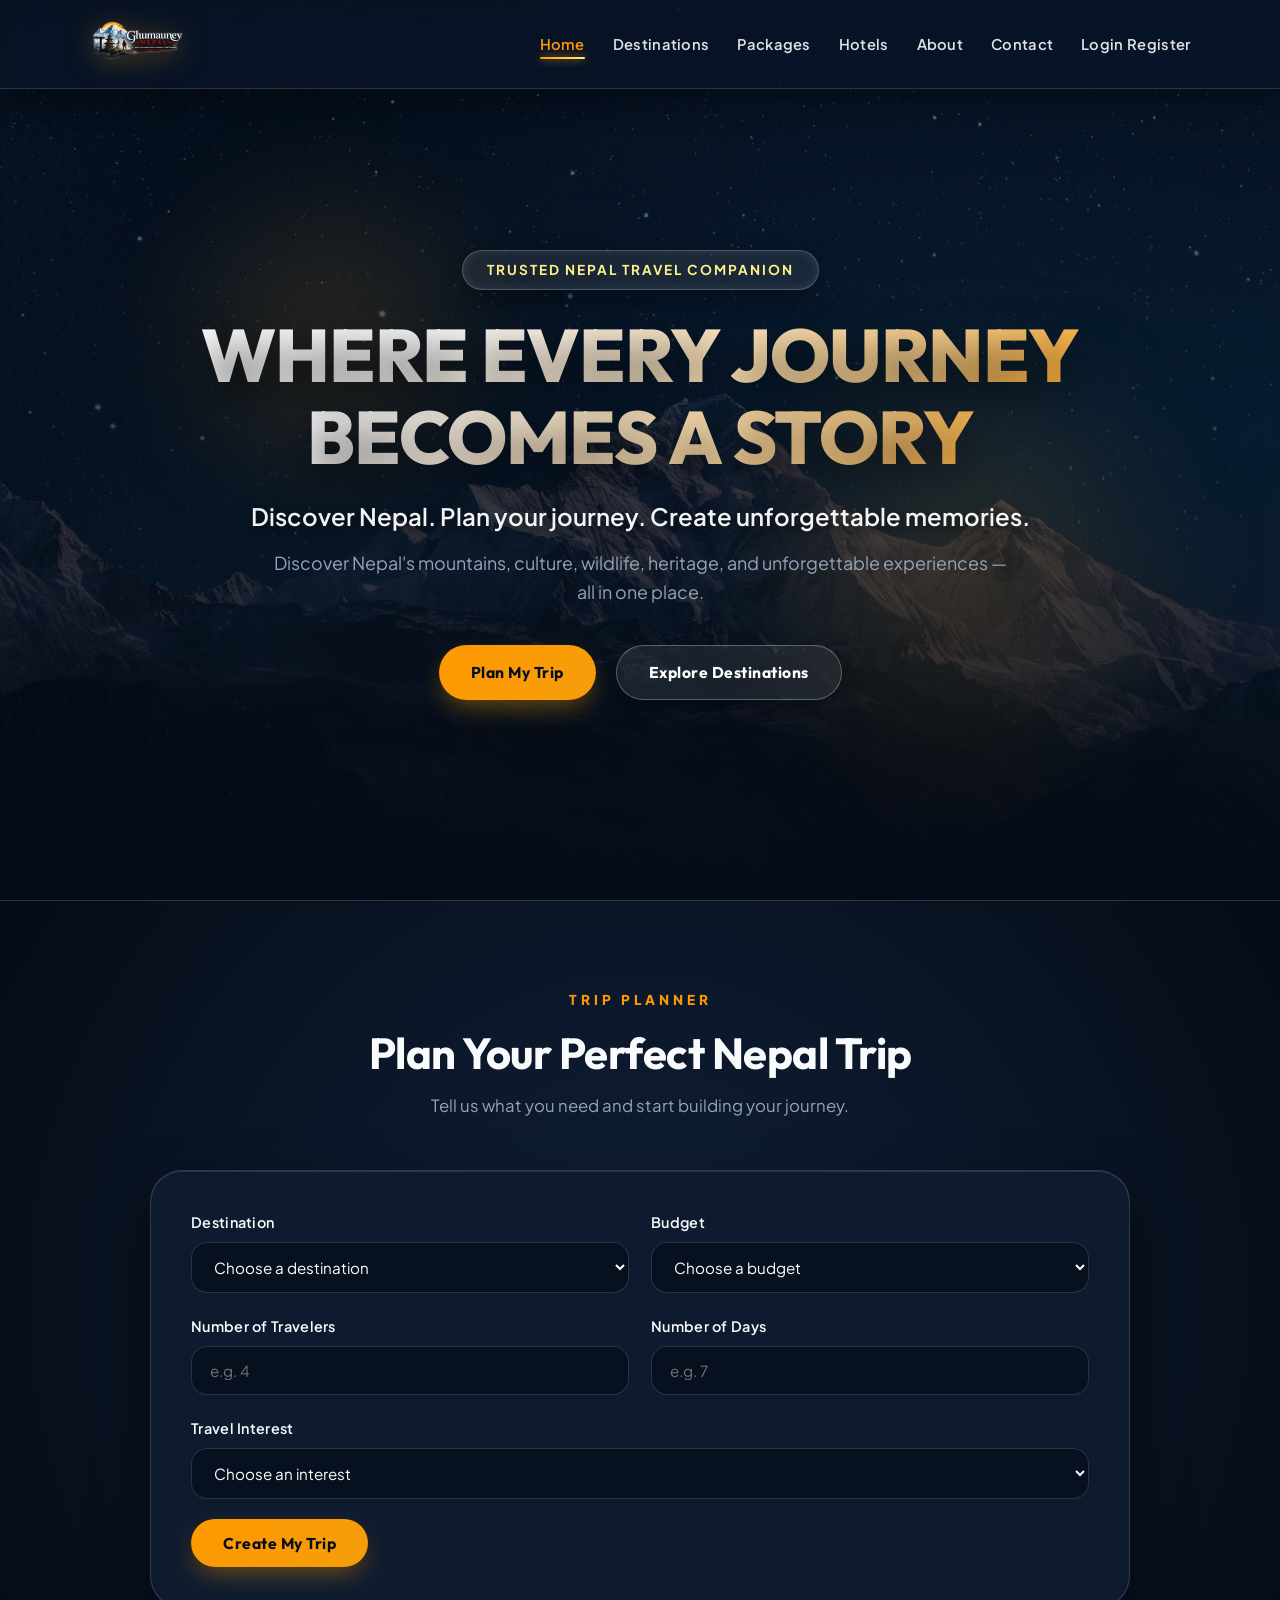
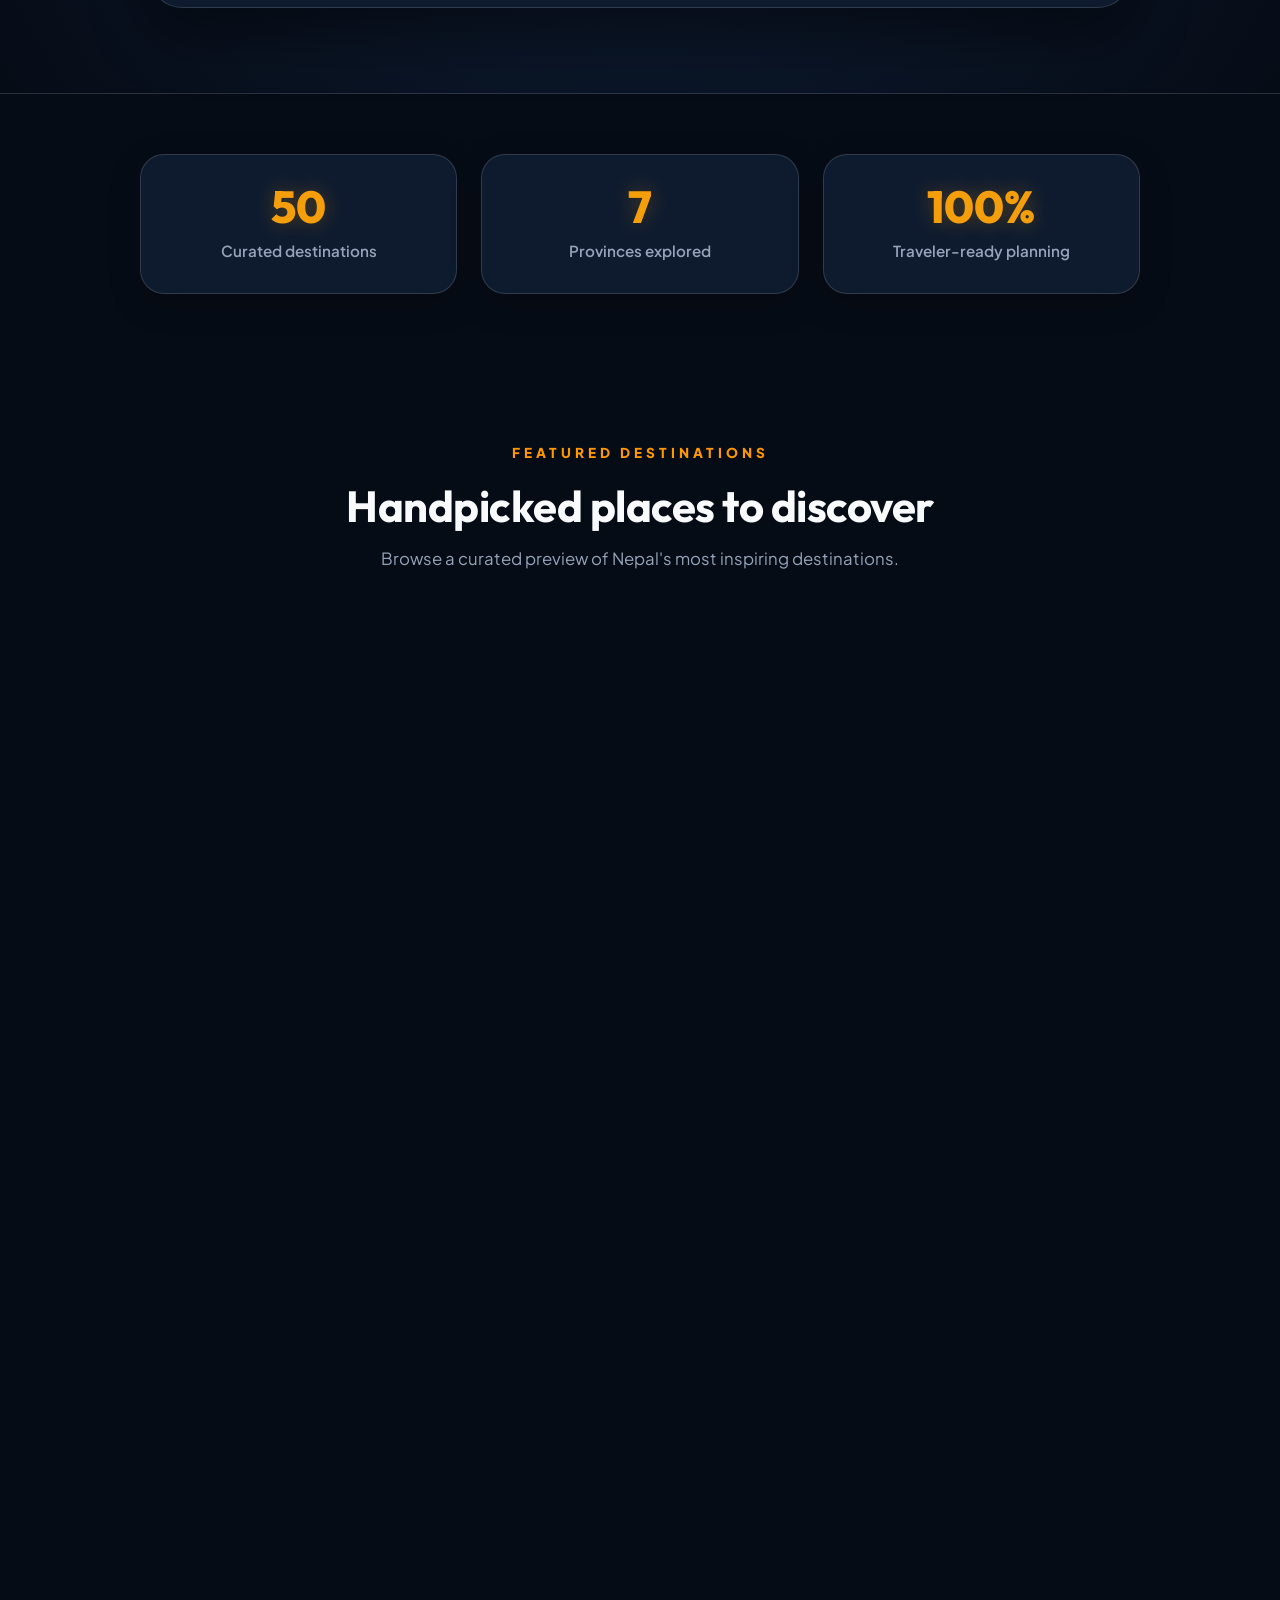
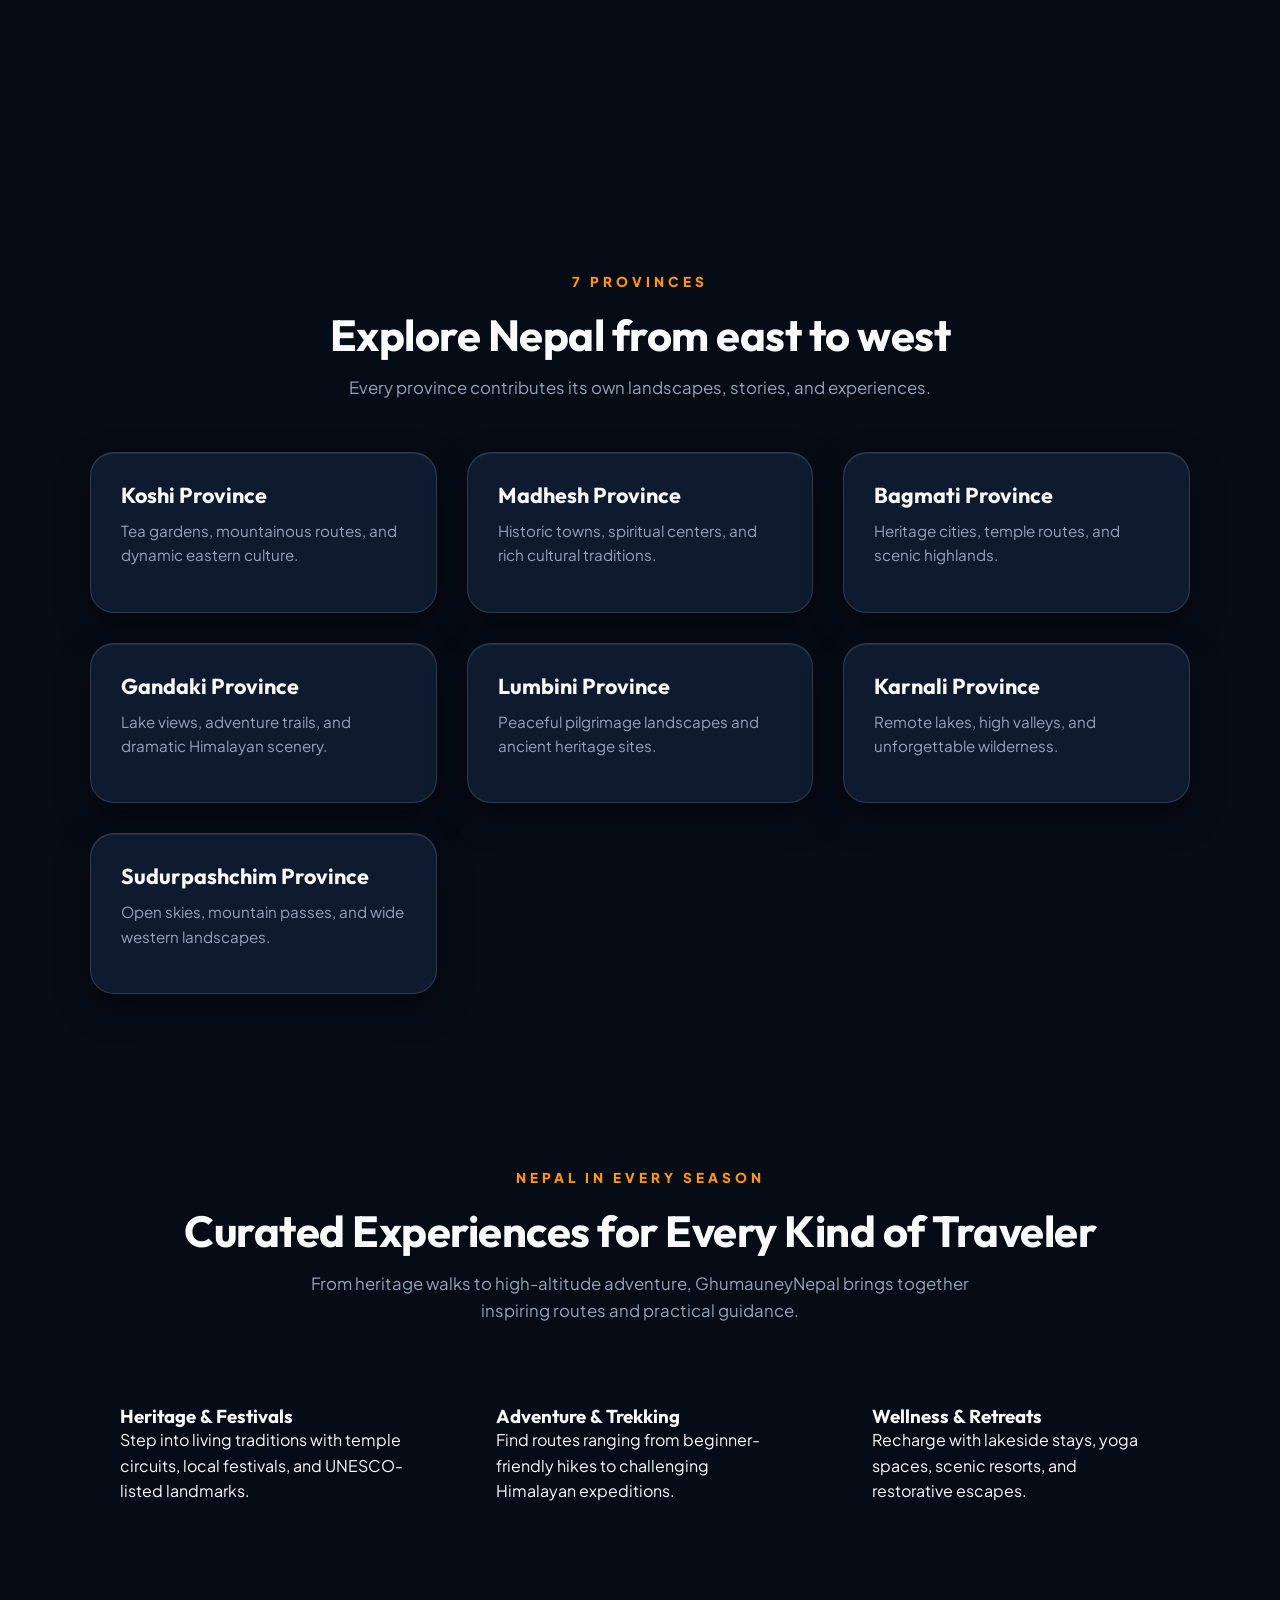
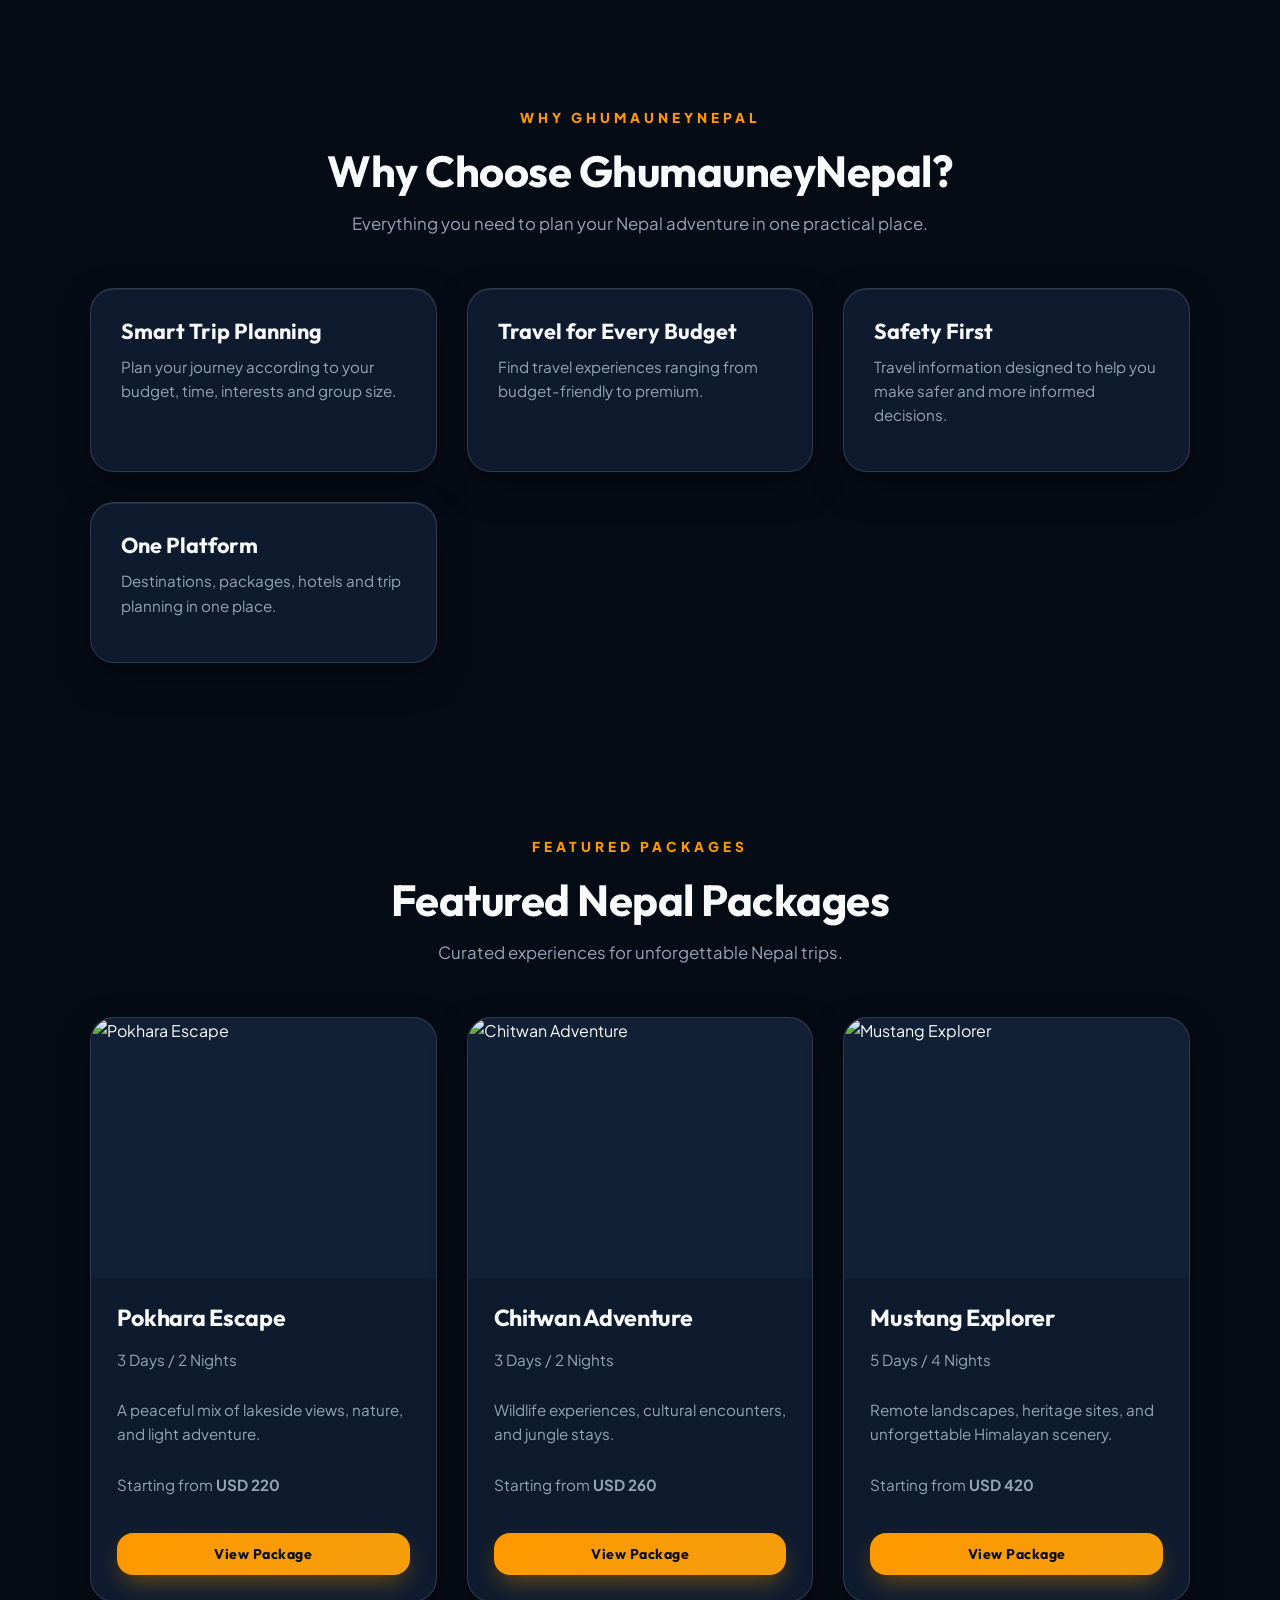
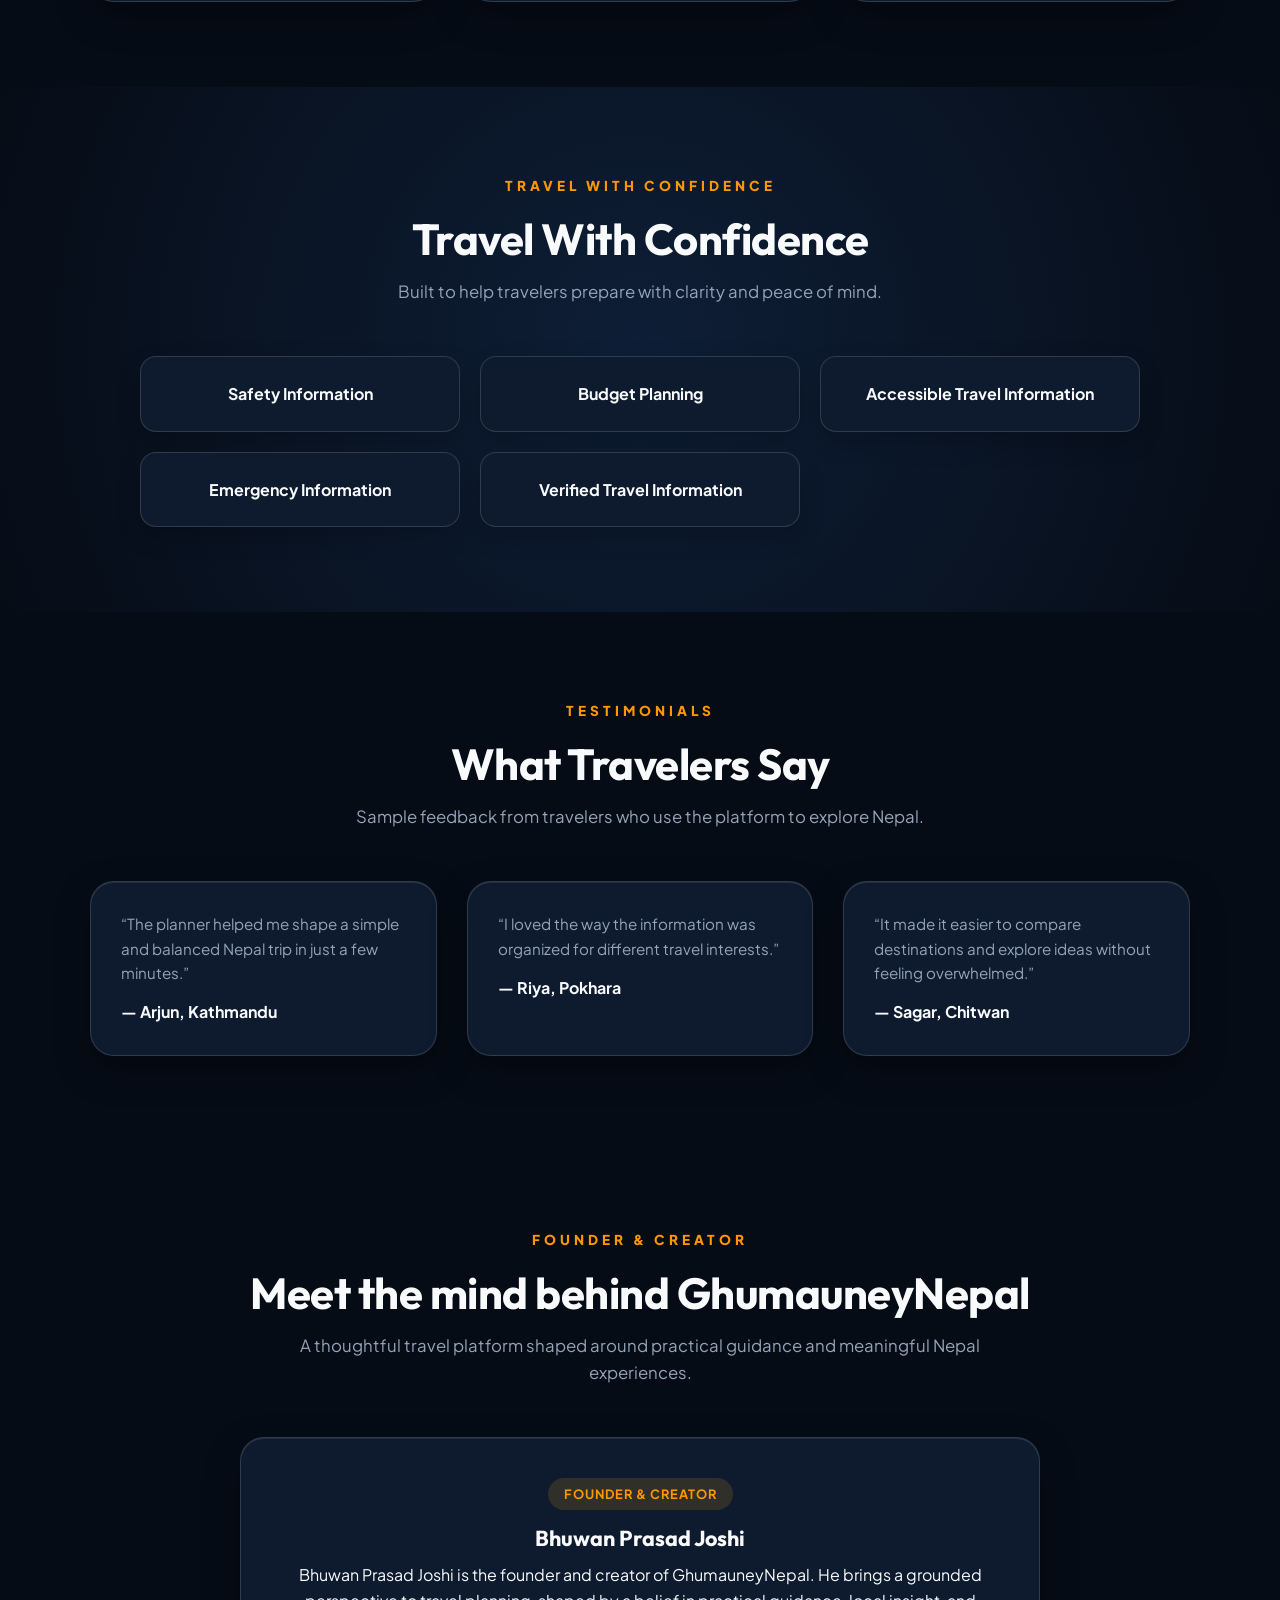
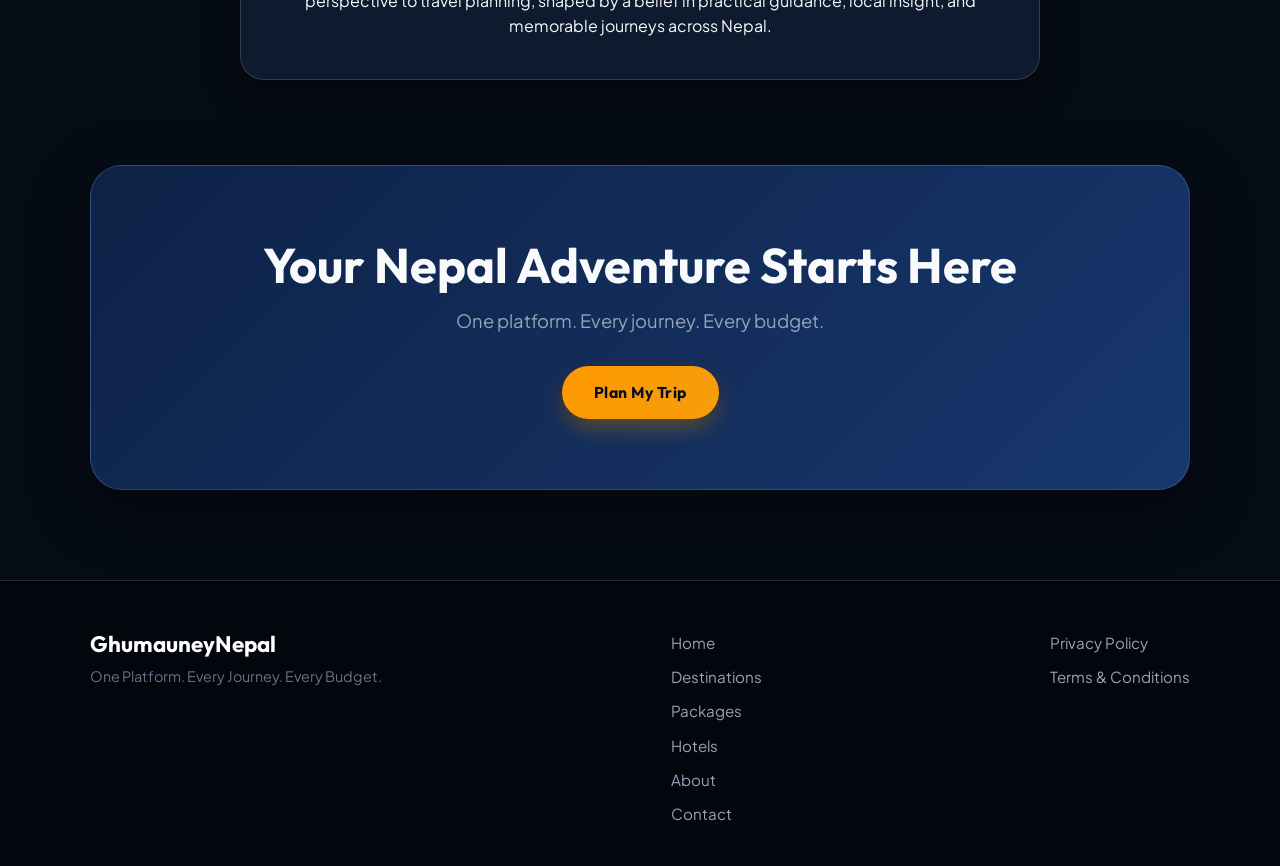
==== commit dc37eb78: "Update login page" ====
--- a/index.html
+++ b/index.html
@@ -1,13 +1,21 @@
 <!DOCTYPE html>
 <html lang="en">
+
 <head>
     <meta charset="UTF-8">
     <meta name="viewport" content="width=device-width, initial-scale=1.0">
-    <meta name="description" content="GhumauneyNepal helps travelers discover Nepal through destinations, trip planning, packages, hotels, and local travel guidance.">
+
+    <meta name="description"
+        content="GhumauneyNepal helps travelers discover Nepal through destinations, trip planning, packages, hotels, and local travel guidance.">
+
     <title>GhumauneyNepal | Home</title>
+
     <link rel="stylesheet" href="style.css">
 </head>
+
 <body class="is-loading">
+
+    <!-- PAGE LOADER -->
     <div class="page-loader" id="pageLoader" aria-hidden="true">
         <div class="loader-card">
             <img src="ll.png" alt="GhumauneyNepal logo">
@@ -15,349 +23,1159 @@
         </div>
     </div>
 
+
+    <!-- HEADER -->
     <header class="site-header">
+
         <div class="hero-glass-orb hero-glass-orb-1"></div>
         <div class="hero-glass-orb hero-glass-orb-2"></div>
 
         <nav class="main-nav">
+
+            <!-- LOGO -->
             <a class="logo hero-animate" href="index.html">
                 <img src="ll.png" alt="GhumauneyNepal logo">
             </a>
 
+
+            <!-- MOBILE MENU -->
             <button class="nav-toggle" type="button" aria-label="Toggle navigation" aria-expanded="false">
                 <span></span>
                 <span></span>
                 <span></span>
             </button>
 
-            <ul class="nav-links">
-                <li><a href="index.html" class="active">Home</a></li>
-                <li><a href="destinations.html">Destinations</a></li>
-                <li><a href="packages.html">Packages</a></li>
-                <li><a href="hotels.html">Hotels</a></li>
-                <li><a href="about.html">About</a></li>
-                <li><a href="contact.html">Contact</a></li>
+
+            <!-- NAVIGATION -->
+            <ul class="nav-links" id="mainNavLinks">
+
+                <li>
+                    <a href="index.html" class="active">
+                        Home
+                    </a>
+                </li>
+
+                <li>
+                    <a href="destinations.html">
+                        Destinations
+                    </a>
+                </li>
+
+                <li>
+                    <a href="packages.html">
+                        Packages
+                    </a>
+                </li>
+
+                <li>
+                    <a href="hotels.html">
+                        Hotels
+                    </a>
+                </li>
+
+                <li>
+                    <a href="about.html">
+                        About
+                    </a>
+                </li>
+
+                <li>
+                    <a href="contact.html">
+                        Contact
+                    </a>
+                </li>
+
+
+                <!-- LOGIN / REGISTER WILL CHANGE WHEN USER LOGS IN -->
+                <li id="authLinks">
+
+                    <a href="login.html">
+                        Login
+                    </a>
+
+                    <a href="register.html">
+                        Register
+                    </a>
+
+                </li>
+
             </ul>
+
         </nav>
 
+
+        <!-- HERO -->
         <div class="hero-content">
-            <div class="hero-badge hero-animate hero-animate-badge">Trusted Nepal Travel Companion</div>
-            <h1 class="hero-animate hero-animate-title">WHERE EVERY JOURNEY<br>BECOMES A STORY</h1>
-            <p class="hero-animate hero-animate-subtitle">Discover Nepal. Plan your journey. Create unforgettable memories.</p>
-            <p class="hero-support hero-animate hero-animate-support">Discover Nepal's mountains, culture, wildlife, heritage, and unforgettable experiences — all in one place.</p>
+
+            <div class="hero-badge hero-animate hero-animate-badge">
+                Trusted Nepal Travel Companion
+            </div>
+
+            <h1 class="hero-animate hero-animate-title">
+                WHERE EVERY JOURNEY<br>
+                BECOMES A STORY
+            </h1>
+
+            <p class="hero-animate hero-animate-subtitle">
+                Discover Nepal. Plan your journey. Create unforgettable memories.
+            </p>
+
+            <p class="hero-support hero-animate hero-animate-support">
+                Discover Nepal's mountains, culture, wildlife, heritage,
+                and unforgettable experiences — all in one place.
+            </p>
+
             <div class="hero-actions hero-animate hero-animate-actions">
-                <a href="#planner-section" class="btn">Plan My Trip</a>
-                <a href="destinations.html" class="btn btn-secondary">Explore Destinations</a>
-            </div>
+
+                <a href="#planner-section" class="btn">
+                    Plan My Trip
+                </a>
+
+                <a href="destinations.html" class="btn btn-secondary">
+                    Explore Destinations
+                </a>
+
+            </div>
+
         </div>
+
     </header>
 
+
+    <!-- MAIN -->
     <main>
+
+
+        <!-- TRIP PLANNER -->
         <section class="section planner-section reveal" id="planner-section">
+
             <div class="section-heading">
-                <span>TRIP PLANNER</span>
-                <h2>Plan Your Perfect Nepal Trip</h2>
-                <p>Tell us what you need and start building your journey.</p>
-            </div>
+
+                <span>
+                    TRIP PLANNER
+                </span>
+
+                <h2>
+                    Plan Your Perfect Nepal Trip
+                </h2>
+
+                <p>
+                    Tell us what you need and start building your journey.
+                </p>
+
+            </div>
+
 
             <div class="planner-card reveal-card">
+
                 <form id="tripPlannerForm">
+
                     <div class="form-grid">
+
                         <label class="field">
-                            <span>Destination</span>
+
+                            <span>
+                                Destination
+                            </span>
+
                             <select id="destination" required>
-                                <option value="">Choose a destination</option>
-                                <option value="Kathmandu">Kathmandu</option>
-                                <option value="Pokhara">Pokhara</option>
-                                <option value="Chitwan">Chitwan</option>
-                                <option value="Mustang">Mustang</option>
-                                <option value="Everest">Everest</option>
-                                <option value="Lumbini">Lumbini</option>
-                                <option value="Ilam">Ilam</option>
-                                <option value="Any Destination">Any Destination</option>
+
+                                <option value="">
+                                    Choose a destination
+                                </option>
+
+                                <option value="Kathmandu">
+                                    Kathmandu
+                                </option>
+
+                                <option value="Pokhara">
+                                    Pokhara
+                                </option>
+
+                                <option value="Chitwan">
+                                    Chitwan
+                                </option>
+
+                                <option value="Mustang">
+                                    Mustang
+                                </option>
+
+                                <option value="Everest">
+                                    Everest
+                                </option>
+
+                                <option value="Lumbini">
+                                    Lumbini
+                                </option>
+
+                                <option value="Ilam">
+                                    Ilam
+                                </option>
+
+                                <option value="Any Destination">
+                                    Any Destination
+                                </option>
+
                             </select>
+
                         </label>
 
+
                         <label class="field">
-                            <span>Budget</span>
+
+                            <span>
+                                Budget
+                            </span>
+
                             <select id="budget" required>
-                                <option value="">Choose a budget</option>
-                                <option value="Budget">Budget</option>
-                                <option value="Standard">Standard</option>
-                                <option value="Premium">Premium</option>
-                                <option value="Luxury">Luxury</option>
+
+                                <option value="">
+                                    Choose a budget
+                                </option>
+
+                                <option value="Budget">
+                                    Budget
+                                </option>
+
+                                <option value="Standard">
+                                    Standard
+                                </option>
+
+                                <option value="Premium">
+                                    Premium
+                                </option>
+
+                                <option value="Luxury">
+                                    Luxury
+                                </option>
+
                             </select>
+
                         </label>
 
+
                         <label class="field">
-                            <span>Number of Travelers</span>
+
+                            <span>
+                                Number of Travelers
+                            </span>
+
                             <input type="number" id="travelers" min="1" max="20" placeholder="e.g. 4" required>
+
                         </label>
 
+
                         <label class="field">
-                            <span>Number of Days</span>
+
+                            <span>
+                                Number of Days
+                            </span>
+
                             <input type="number" id="days" min="1" max="30" placeholder="e.g. 7" required>
+
                         </label>
 
+
                         <label class="field full-width">
-                            <span>Travel Interest</span>
+
+                            <span>
+                                Travel Interest
+                            </span>
+
                             <select id="interest" required>
-                                <option value="">Choose an interest</option>
-                                <option value="Adventure">Adventure</option>
-                                <option value="Nature">Nature</option>
-                                <option value="Culture">Culture</option>
-                                <option value="Wildlife">Wildlife</option>
-                                <option value="Spiritual">Spiritual</option>
-                                <option value="Relaxation">Relaxation</option>
+
+                                <option value="">
+                                    Choose an interest
+                                </option>
+
+                                <option value="Adventure">
+                                    Adventure
+                                </option>
+
+                                <option value="Nature">
+                                    Nature
+                                </option>
+
+                                <option value="Culture">
+                                    Culture
+                                </option>
+
+                                <option value="Wildlife">
+                                    Wildlife
+                                </option>
+
+                                <option value="Spiritual">
+                                    Spiritual
+                                </option>
+
+                                <option value="Relaxation">
+                                    Relaxation
+                                </option>
+
                             </select>
+
                         </label>
+
                     </div>
 
-                    <button type="submit" class="btn" style="margin-top: 20px;">Create My Trip</button>
+
+                    <button type="submit" class="btn" style="margin-top: 20px;">
+                        Create My Trip
+                    </button>
+
+
                     <div id="plannerResult" class="planner-result" role="status" aria-live="polite"></div>
+
                 </form>
-            </div>
+
+            </div>
+
         </section>
 
+
+        <!-- STATS -->
         <section class="section stats-section reveal">
+
             <div class="stats-grid">
+
                 <article class="stats-card reveal-card">
-                    <strong>50</strong>
-                    <span>Curated destinations</span>
-                </article>
+
+                    <strong>
+                        50
+                    </strong>
+
+                    <span>
+                        Curated destinations
+                    </span>
+
+                </article>
+
+
                 <article class="stats-card reveal-card">
-                    <strong>7</strong>
-                    <span>Provinces explored</span>
-                </article>
+
+                    <strong>
+                        7
+                    </strong>
+
+                    <span>
+                        Provinces explored
+                    </span>
+
+                </article>
+
+
                 <article class="stats-card reveal-card">
-                    <strong>100%</strong>
-                    <span>Traveler-ready planning</span>
-                </article>
-            </div>
+
+                    <strong>
+                        100%
+                    </strong>
+
+                    <span>
+                        Traveler-ready planning
+                    </span>
+
+                </article>
+
+            </div>
+
         </section>
 
+
+        <!-- FEATURED DESTINATIONS -->
         <section class="section featured-destinations reveal">
+
             <div class="section-heading">
-                <span>FEATURED DESTINATIONS</span>
-                <h2>Handpicked places to discover</h2>
-                <p>Browse a curated preview of Nepal's most inspiring destinations.</p>
-            </div>
+
+                <span>
+                    FEATURED DESTINATIONS
+                </span>
+
+                <h2>
+                    Handpicked places to discover
+                </h2>
+
+                <p>
+                    Browse a curated preview of Nepal's most inspiring destinations.
+                </p>
+
+            </div>
+
 
             <div class="card-grid featured-grid" id="featuredDestinations"></div>
+
         </section>
 
+
+        <!-- PROVINCES -->
         <section class="section provinces-section reveal">
+
             <div class="section-heading">
-                <span>7 PROVINCES</span>
-                <h2>Explore Nepal from east to west</h2>
-                <p>Every province contributes its own landscapes, stories, and experiences.</p>
-            </div>
+
+                <span>
+                    7 PROVINCES
+                </span>
+
+                <h2>
+                    Explore Nepal from east to west
+                </h2>
+
+                <p>
+                    Every province contributes its own landscapes,
+                    stories, and experiences.
+                </p>
+
+            </div>
+
 
             <div class="province-grid">
+
                 <article class="province-card reveal-card">
-                    <h3>Koshi Province</h3>
-                    <p>Tea gardens, mountainous routes, and dynamic eastern culture.</p>
-                </article>
+
+                    <h3>
+                        Koshi Province
+                    </h3>
+
+                    <p>
+                        Tea gardens, mountainous routes,
+                        and dynamic eastern culture.
+                    </p>
+
+                </article>
+
+
                 <article class="province-card reveal-card">
-                    <h3>Madhesh Province</h3>
-                    <p>Historic towns, spiritual centers, and rich cultural traditions.</p>
-                </article>
+
+                    <h3>
+                        Madhesh Province
+                    </h3>
+
+                    <p>
+                        Historic towns, spiritual centers,
+                        and rich cultural traditions.
+                    </p>
+
+                </article>
+
+
                 <article class="province-card reveal-card">
-                    <h3>Bagmati Province</h3>
-                    <p>Heritage cities, temple routes, and scenic highlands.</p>
-                </article>
+
+                    <h3>
+                        Bagmati Province
+                    </h3>
+
+                    <p>
+                        Heritage cities, temple routes,
+                        and scenic highlands.
+                    </p>
+
+                </article>
+
+
                 <article class="province-card reveal-card">
-                    <h3>Gandaki Province</h3>
-                    <p>Lake views, adventure trails, and dramatic Himalayan scenery.</p>
-                </article>
+
+                    <h3>
+                        Gandaki Province
+                    </h3>
+
+                    <p>
+                        Lake views, adventure trails,
+                        and dramatic Himalayan scenery.
+                    </p>
+
+                </article>
+
+
                 <article class="province-card reveal-card">
-                    <h3>Lumbini Province</h3>
-                    <p>Peaceful pilgrimage landscapes and ancient heritage sites.</p>
-                </article>
+
+                    <h3>
+                        Lumbini Province
+                    </h3>
+
+                    <p>
+                        Peaceful pilgrimage landscapes
+                        and ancient heritage sites.
+                    </p>
+
+                </article>
+
+
                 <article class="province-card reveal-card">
-                    <h3>Karnali Province</h3>
-                    <p>Remote lakes, high valleys, and unforgettable wilderness.</p>
-                </article>
+
+                    <h3>
+                        Karnali Province
+                    </h3>
+
+                    <p>
+                        Remote lakes, high valleys,
+                        and unforgettable wilderness.
+                    </p>
+
+                </article>
+
+
                 <article class="province-card reveal-card">
-                    <h3>Sudurpashchim Province</h3>
-                    <p>Open skies, mountain passes, and wide western landscapes.</p>
-                </article>
-            </div>
+
+                    <h3>
+                        Sudurpashchim Province
+                    </h3>
+
+                    <p>
+                        Open skies, mountain passes,
+                        and wide western landscapes.
+                    </p>
+
+                </article>
+
+            </div>
+
         </section>
 
+
+        <!-- CULTURE -->
         <section class="section culture-section reveal">
+
             <div class="section-heading">
-                <span>NEPAL IN EVERY SEASON</span>
-                <h2>Curated Experiences for Every Kind of Traveler</h2>
-                <p>From heritage walks to high-altitude adventure, GhumauneyNepal brings together inspiring routes and practical guidance.</p>
-            </div>
+
+                <span>
+                    NEPAL IN EVERY SEASON
+                </span>
+
+                <h2>
+                    Curated Experiences for Every Kind of Traveler
+                </h2>
+
+                <p>
+                    From heritage walks to high-altitude adventure,
+                    GhumauneyNepal brings together inspiring routes
+                    and practical guidance.
+                </p>
+
+            </div>
+
 
             <div class="culture-grid">
+
                 <article class="culture-card reveal-card">
-                    <h3>Heritage & Festivals</h3>
-                    <p>Step into living traditions with temple circuits, local festivals, and UNESCO-listed landmarks.</p>
-                </article>
+
+                    <h3>
+                        Heritage & Festivals
+                    </h3>
+
+                    <p>
+                        Step into living traditions with temple circuits,
+                        local festivals, and UNESCO-listed landmarks.
+                    </p>
+
+                </article>
+
+
                 <article class="culture-card reveal-card">
-                    <h3>Adventure & Trekking</h3>
-                    <p>Find routes ranging from beginner-friendly hikes to challenging Himalayan expeditions.</p>
-                </article>
+
+                    <h3>
+                        Adventure & Trekking
+                    </h3>
+
+                    <p>
+                        Find routes ranging from beginner-friendly hikes
+                        to challenging Himalayan expeditions.
+                    </p>
+
+                </article>
+
+
                 <article class="culture-card reveal-card">
-                    <h3>Wellness & Retreats</h3>
-                    <p>Recharge with lakeside stays, yoga spaces, scenic resorts, and restorative escapes.</p>
-                </article>
-            </div>
+
+                    <h3>
+                        Wellness & Retreats
+                    </h3>
+
+                    <p>
+                        Recharge with lakeside stays, yoga spaces,
+                        scenic resorts, and restorative escapes.
+                    </p>
+
+                </article>
+
+            </div>
+
         </section>
 
+
+        <!-- WHY GHUMAUNEYNEPAL -->
         <section class="section why-section reveal">
+
             <div class="section-heading">
-                <span>WHY GHUMAUNEYNEPAL</span>
-                <h2>Why Choose GhumauneyNepal?</h2>
-                <p>Everything you need to plan your Nepal adventure in one practical place.</p>
-            </div>
+
+                <span>
+                    WHY GHUMAUNEYNEPAL
+                </span>
+
+                <h2>
+                    Why Choose GhumauneyNepal?
+                </h2>
+
+                <p>
+                    Everything you need to plan your Nepal adventure
+                    in one practical place.
+                </p>
+
+            </div>
+
 
             <div class="card-grid feature-grid">
+
                 <article class="feature-card reveal-card">
-                    <h3>Smart Trip Planning</h3>
-                    <p>Plan your journey according to your budget, time, interests and group size.</p>
-                </article>
+
+                    <h3>
+                        Smart Trip Planning
+                    </h3>
+
+                    <p>
+                        Plan your journey according to your budget,
+                        time, interests and group size.
+                    </p>
+
+                </article>
+
+
                 <article class="feature-card reveal-card">
-                    <h3>Travel for Every Budget</h3>
-                    <p>Find travel experiences ranging from budget-friendly to premium.</p>
-                </article>
+
+                    <h3>
+                        Travel for Every Budget
+                    </h3>
+
+                    <p>
+                        Find travel experiences ranging from
+                        budget-friendly to premium.
+                    </p>
+
+                </article>
+
+
                 <article class="feature-card reveal-card">
-                    <h3>Safety First</h3>
-                    <p>Travel information designed to help you make safer and more informed decisions.</p>
-                </article>
+
+                    <h3>
+                        Safety First
+                    </h3>
+
+                    <p>
+                        Travel information designed to help you
+                        make safer and more informed decisions.
+                    </p>
+
+                </article>
+
+
                 <article class="feature-card reveal-card">
-                    <h3>One Platform</h3>
-                    <p>Destinations, packages, hotels and trip planning in one place.</p>
-                </article>
-            </div>
+
+                    <h3>
+                        One Platform
+                    </h3>
+
+                    <p>
+                        Destinations, packages, hotels and trip
+                        planning in one place.
+                    </p>
+
+                </article>
+
+            </div>
+
         </section>
 
+
+        <!-- PACKAGES -->
         <section class="section packages-section reveal">
+
             <div class="section-heading">
-                <span>FEATURED PACKAGES</span>
-                <h2>Featured Nepal Packages</h2>
-                <p>Curated experiences for unforgettable Nepal trips.</p>
-            </div>
+
+                <span>
+                    FEATURED PACKAGES
+                </span>
+
+                <h2>
+                    Featured Nepal Packages
+                </h2>
+
+                <p>
+                    Curated experiences for unforgettable Nepal trips.
+                </p>
+
+            </div>
+
 
             <div class="card-grid package-grid">
+
+
+                <!-- POKHARA -->
+
                 <article class="package-card reveal-card">
+
                     <img class="card-image" src="image/pokhara.jpg" alt="Pokhara Escape" loading="lazy">
+
                     <div class="card-content">
-                        <h3>Pokhara Escape</h3>
-                        <p class="duration">3 Days / 2 Nights</p>
-                        <p>A peaceful mix of lakeside views, nature, and light adventure.</p>
-                        <p class="price">Starting from <strong>USD 220</strong></p>
-                        <a href="packages.html" class="btn btn-small" style="margin-top: 10px;">View Package</a>
+
+                        <h3>
+                            Pokhara Escape
+                        </h3>
+
+                        <p class="duration">
+                            3 Days / 2 Nights
+                        </p>
+
+                        <p>
+                            A peaceful mix of lakeside views,
+                            nature, and light adventure.
+                        </p>
+
+                        <p class="price">
+                            Starting from
+                            <strong>
+                                USD 220
+                            </strong>
+                        </p>
+
+                        <a href="packages.html" class="btn btn-small" style="margin-top: 10px;">
+                            View Package
+                        </a>
+
                     </div>
-                </article>
+
+                </article>
+
+
+                <!-- CHITWAN -->
 
                 <article class="package-card reveal-card">
-                    <img class="card-image" src="image/chitwan national park.jpg" alt="Chitwan Adventure" loading="lazy">
+
+                    <img class="card-image" src="image/chitwan national park.jpg" alt="Chitwan Adventure"
+                        loading="lazy">
+
                     <div class="card-content">
-                        <h3>Chitwan Adventure</h3>
-                        <p class="duration">3 Days / 2 Nights</p>
-                        <p>Wildlife experiences, cultural encounters, and jungle stays.</p>
-                        <p class="price">Starting from <strong>USD 260</strong></p>
-                        <a href="packages.html" class="btn btn-small" style="margin-top: 10px;">View Package</a>
+
+                        <h3>
+                            Chitwan Adventure
+                        </h3>
+
+                        <p class="duration">
+                            3 Days / 2 Nights
+                        </p>
+
+                        <p>
+                            Wildlife experiences, cultural encounters,
+                            and jungle stays.
+                        </p>
+
+                        <p class="price">
+                            Starting from
+                            <strong>
+                                USD 260
+                            </strong>
+                        </p>
+
+                        <a href="packages.html" class="btn btn-small" style="margin-top: 10px;">
+                            View Package
+                        </a>
+
                     </div>
-                </article>
+
+                </article>
+
+
+                <!-- MUSTANG -->
 
                 <article class="package-card reveal-card">
+
                     <img class="card-image" src="image/mustang.jpg" alt="Mustang Explorer" loading="lazy">
+
                     <div class="card-content">
-                        <h3>Mustang Explorer</h3>
-                        <p class="duration">5 Days / 4 Nights</p>
-                        <p>Remote landscapes, heritage sites, and unforgettable Himalayan scenery.</p>
-                        <p class="price">Starting from <strong>USD 420</strong></p>
-                        <a href="packages.html" class="btn btn-small" style="margin-top: 10px;">View Package</a>
+
+                        <h3>
+                            Mustang Explorer
+                        </h3>
+
+                        <p class="duration">
+                            5 Days / 4 Nights
+                        </p>
+
+                        <p>
+                            Remote landscapes, heritage sites,
+                            and unforgettable Himalayan scenery.
+                        </p>
+
+                        <p class="price">
+                            Starting from
+                            <strong>
+                                USD 420
+                            </strong>
+                        </p>
+
+                        <a href="packages.html" class="btn btn-small" style="margin-top: 10px;">
+                            View Package
+                        </a>
+
                     </div>
-                </article>
-            </div>
+
+                </article>
+
+            </div>
+
         </section>
 
+
+        <!-- SAFETY -->
         <section class="section safety-section reveal">
+
             <div class="section-heading">
-                <span>TRAVEL WITH CONFIDENCE</span>
-                <h2>Travel With Confidence</h2>
-                <p>Built to help travelers prepare with clarity and peace of mind.</p>
-            </div>
+
+                <span>
+                    TRAVEL WITH CONFIDENCE
+                </span>
+
+                <h2>
+                    Travel With Confidence
+                </h2>
+
+                <p>
+                    Built to help travelers prepare with clarity
+                    and peace of mind.
+                </p>
+
+            </div>
+
 
             <div class="safety-grid">
-                <div class="safety-item reveal-card">Safety Information</div>
-                <div class="safety-item reveal-card">Budget Planning</div>
-                <div class="safety-item reveal-card">Accessible Travel Information</div>
-                <div class="safety-item reveal-card">Emergency Information</div>
-                <div class="safety-item reveal-card">Verified Travel Information</div>
-            </div>
+
+                <div class="safety-item reveal-card">
+                    Safety Information
+                </div>
+
+                <div class="safety-item reveal-card">
+                    Budget Planning
+                </div>
+
+                <div class="safety-item reveal-card">
+                    Accessible Travel Information
+                </div>
+
+                <div class="safety-item reveal-card">
+                    Emergency Information
+                </div>
+
+                <div class="safety-item reveal-card">
+                    Verified Travel Information
+                </div>
+
+            </div>
+
         </section>
 
+
+        <!-- TESTIMONIALS -->
         <section class="section testimonials-section reveal">
+
             <div class="section-heading">
-                <span>TESTIMONIALS</span>
-                <h2>What Travelers Say</h2>
-                <p>Sample feedback from travelers who use the platform to explore Nepal.</p>
-            </div>
+
+                <span>
+                    TESTIMONIALS
+                </span>
+
+                <h2>
+                    What Travelers Say
+                </h2>
+
+                <p>
+                    Sample feedback from travelers who use
+                    the platform to explore Nepal.
+                </p>
+
+            </div>
+
 
             <div class="card-grid testimonial-grid">
+
+
                 <article class="testimonial-card reveal-card">
-                    <p>“The planner helped me shape a simple and balanced Nepal trip in just a few minutes.”</p>
-                    <strong>— Arjun, Kathmandu</strong>
-                </article>
+
+                    <p>
+                        “The planner helped me shape a simple
+                        and balanced Nepal trip in just a few minutes.”
+                    </p>
+
+                    <strong>
+                        — Arjun, Kathmandu
+                    </strong>
+
+                </article>
+
+
                 <article class="testimonial-card reveal-card">
-                    <p>“I loved the way the information was organized for different travel interests.”</p>
-                    <strong>— Riya, Pokhara</strong>
-                </article>
+
+                    <p>
+                        “I loved the way the information was organized
+                        for different travel interests.”
+                    </p>
+
+                    <strong>
+                        — Riya, Pokhara
+                    </strong>
+
+                </article>
+
+
                 <article class="testimonial-card reveal-card">
-                    <p>“It made it easier to compare destinations and explore ideas without feeling overwhelmed.”</p>
-                    <strong>— Sagar, Chitwan</strong>
-                </article>
-            </div>
+
+                    <p>
+                        “It made it easier to compare destinations
+                        and explore ideas without feeling overwhelmed.”
+                    </p>
+
+                    <strong>
+                        — Sagar, Chitwan
+                    </strong>
+
+                </article>
+
+            </div>
+
         </section>
 
+
+        <!-- FOUNDER -->
         <section class="section founder-section reveal">
+
             <div class="section-heading">
-                <span>FOUNDER & CREATOR</span>
-                <h2>Meet the mind behind GhumauneyNepal</h2>
-                <p>A thoughtful travel platform shaped around practical guidance and meaningful Nepal experiences.</p>
-            </div>
+
+                <span>
+                    FOUNDER & CREATOR
+                </span>
+
+                <h2>
+                    Meet the mind behind GhumauneyNepal
+                </h2>
+
+                <p>
+                    A thoughtful travel platform shaped around
+                    practical guidance and meaningful Nepal experiences.
+                </p>
+
+            </div>
+
 
             <div class="founder-card reveal-card">
-                <div class="founder-badge">Founder & Creator</div>
-                <h3>Bhuwan Prasad Joshi</h3>
-                <p>Bhuwan Prasad Joshi is the founder and creator of GhumauneyNepal. He brings a grounded perspective to travel planning, shaped by a belief in practical guidance, local insight, and memorable journeys across Nepal.</p>
-            </div>
+
+                <div class="founder-badge">
+                    Founder & Creator
+                </div>
+
+                <h3>
+                    Bhuwan Prasad Joshi
+                </h3>
+
+                <p>
+                    Bhuwan Prasad Joshi is the founder and creator
+                    of GhumauneyNepal. He brings a grounded perspective
+                    to travel planning, shaped by a belief in practical
+                    guidance, local insight, and memorable journeys across Nepal.
+                </p>
+
+            </div>
+
         </section>
 
+
+        <!-- CTA -->
         <section class="section cta-section reveal">
-            <h2>Your Nepal Adventure Starts Here</h2>
-            <p>One platform. Every journey. Every budget.</p>
-            <a href="#planner-section" class="btn">Plan My Trip</a>
+
+            <h2>
+                Your Nepal Adventure Starts Here
+            </h2>
+
+            <p>
+                One platform. Every journey. Every budget.
+            </p>
+
+            <a href="#planner-section" class="btn">
+                Plan My Trip
+            </a>
+
         </section>
+
     </main>
 
+
+    <!-- FOOTER -->
     <footer class="site-footer">
+
         <div class="footer-brand">
-            <h3>GhumauneyNepal</h3>
-            <p>One Platform. Every Journey. Every Budget.</p>
+
+            <h3>
+                GhumauneyNepal
+            </h3>
+
+            <p>
+                One Platform. Every Journey. Every Budget.
+            </p>
+
         </div>
+
+
         <div class="footer-links">
-            <a href="index.html">Home</a>
-            <a href="destinations.html">Destinations</a>
-            <a href="packages.html">Packages</a>
-            <a href="hotels.html">Hotels</a>
-            <a href="about.html">About</a>
-            <a href="contact.html">Contact</a>
+
+            <a href="index.html">
+                Home
+            </a>
+
+            <a href="destinations.html">
+                Destinations
+            </a>
+
+            <a href="packages.html">
+                Packages
+            </a>
+
+            <a href="hotels.html">
+                Hotels
+            </a>
+
+            <a href="about.html">
+                About
+            </a>
+
+            <a href="contact.html">
+                Contact
+            </a>
+
         </div>
+
+
         <div class="footer-legal">
-            <a href="privacy-policy.html">Privacy Policy</a>
-            <a href="terms-conditions.html">Terms & Conditions</a>
+
+            <a href="privacy-policy.html">
+                Privacy Policy
+            </a>
+
+            <a href="terms-conditions.html">
+                Terms & Conditions
+            </a>
+
         </div>
+
     </footer>
 
+
+    <!-- EXISTING JAVASCRIPT -->
     <script src="data/destinations.js"></script>
     <script src="script.js"></script>
+
+
+    <!-- LOGIN SESSION -->
+    <script>
+
+        async function checkUserSession() {
+
+            try {
+
+                const response = await fetch(
+                    "Backend/auth/session.php",
+                    {
+                        method: "GET",
+                        credentials: "include"
+                    }
+                );
+
+                const data = await response.json();
+
+                const authLinks =
+                    document.getElementById("authLinks");
+
+                if (!authLinks) {
+                    return;
+                }
+
+
+                /* USER IS LOGGED IN */
+
+                if (data.success) {
+
+                    authLinks.innerHTML = `
+                        <span class="user-welcome">
+                            Welcome, ${data.data.name}
+                        </span>
+
+                        <a
+                            href="#"
+                            id="logoutLink"
+                        >
+                            Logout
+                        </a>
+                    `;
+
+
+                    const logoutLink =
+                        document.getElementById("logoutLink");
+
+
+                    logoutLink.addEventListener(
+                        "click",
+                        async function (event) {
+
+                            event.preventDefault();
+
+                            try {
+
+                                const logoutResponse =
+                                    await fetch(
+                                        "Backend/auth/logout.php",
+                                        {
+                                            method: "GET",
+                                            credentials: "include"
+                                        }
+                                    );
+
+
+                                const logoutData =
+                                    await logoutResponse.json();
+
+
+                                if (logoutData.success) {
+
+                                    window.location.reload();
+
+                                }
+
+                            } catch (error) {
+
+                                console.error(
+                                    "Logout error:",
+                                    error
+                                );
+
+                            }
+
+                        }
+                    );
+
+                }
+
+            } catch (error) {
+
+                console.error(
+                    "Session check error:",
+                    error
+                );
+
+            }
+
+        }
+
+
+        /* CHECK LOGIN WHEN PAGE LOADS */
+
+        checkUserSession();
+
+    </script>
+
 </body>
+
 </html>
